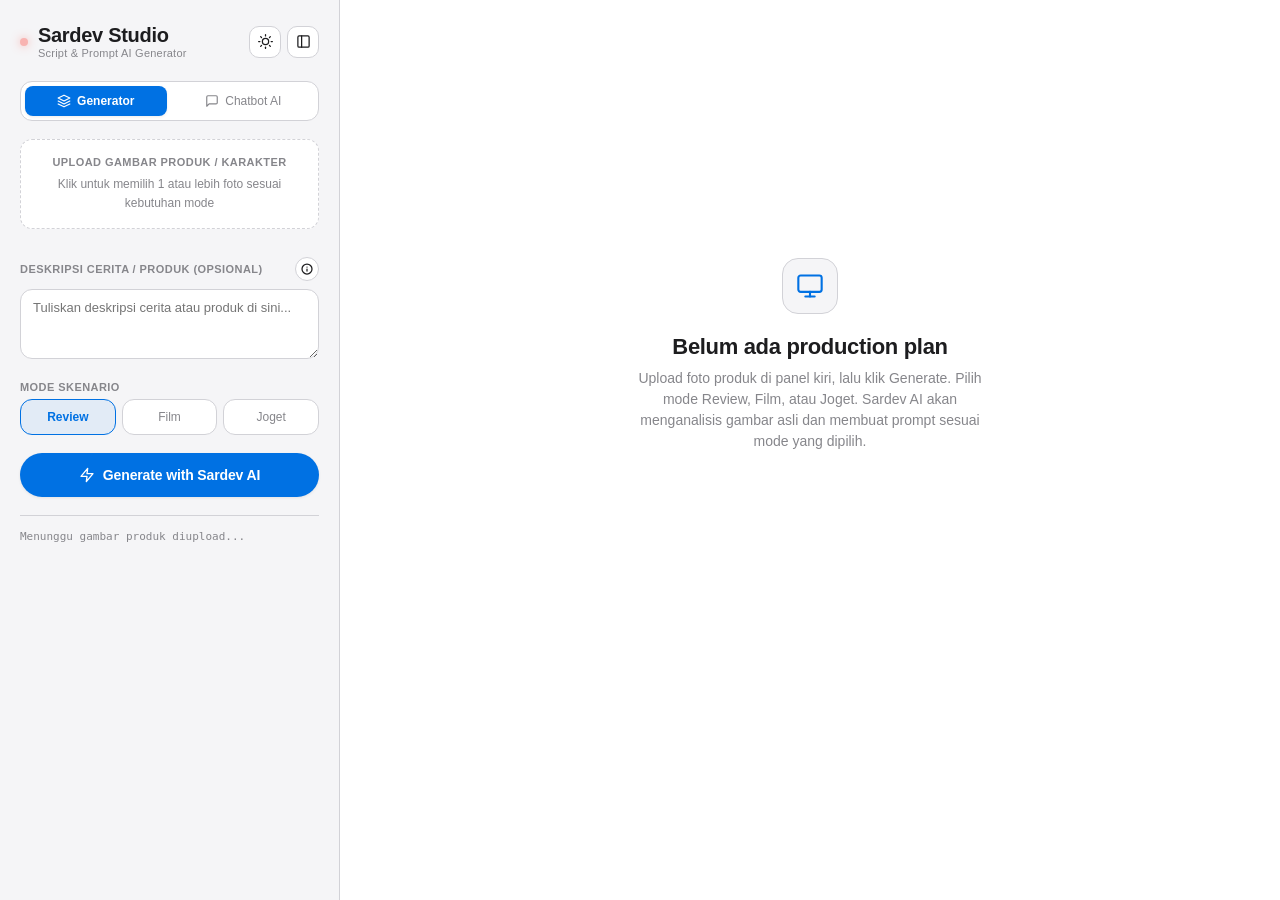
==== index.html @ eb6500d5 "Update index.html" ====
<!DOCTYPE html>
<html lang="id" data-theme="light">
<head>
<meta charset="UTF-8">
<meta name="viewport" content="width=device-width, initial-scale=1.0">
<title>Sardev Studio - Script &amp; Prompt Generator</title>
<link rel="stylesheet" href="token.css">
<style>
  :root, html[data-theme="light"] {
    --bg-app: #ffffff;
    --panel-bg: #f5f5f7;
    --panel-bg-2: #ffffff;
    --border-color: #d2d2d7;
    --border-color-subtle: #e8e8ed;
    --text-main: #1d1d1f;
    --text-sub: #86868b;
    --accent-blue: #0071e3;
    --accent-blue-hover: #0077ed;
    --accent-status: #34c759;
    --accent-danger: #ff3b30;
    --shadow-soft: 0 4px 16px rgba(0, 0, 0, 0.06);
    --shadow-sm: 0 1px 3px rgba(0, 0, 0, 0.08);
  }

  html[data-theme="dark"] {
    --bg-app: #000000;
    --panel-bg: #1c1c1e;
    --panel-bg-2: #2c2c2e;
    --border-color: #38383a;
    --border-color-subtle: #2c2c2e;
    --text-main: #f5f5f7;
    --text-sub: #98989d;
    --accent-blue: #2997ff;
    --accent-blue-hover: #47a5ff;
    --accent-status: #30d158;
    --accent-danger: #ff453a;
    --shadow-soft: 0 4px 16px rgba(0, 0, 0, 0.3);
    --shadow-sm: 0 1px 3px rgba(0, 0, 0, 0.4);
  }

  * { box-sizing: border-box; margin: 0; padding: 0; }
  body {
    background: var(--bg-app);
    color: var(--text-main);
    font-family: -apple-system, BlinkMacSystemFont, "SF Pro Display", "SF Pro Text", "Helvetica Neue", Helvetica, Arial, sans-serif;
    min-height: 100vh;
    -webkit-font-smoothing: antialiased;
    transition: background 0.3s ease, color 0.3s ease;
  }

  .app { display: flex; min-height: 100vh; width: 100vw; overflow-x: hidden; position: relative; }
  @media (max-width: 900px) { .app { flex-direction: column; } }

  /* Collapsible Sidebar styling ala Apple macOS Studio */
  .sidebar {
    width: 340px;
    flex-shrink: 0;
    background: var(--panel-bg);
    border-right: 1px solid var(--border-color);
    padding: 24px 20px;
    display: flex;
    flex-direction: column;
    gap: 18px;
    transition: all 0.3s cubic-bezier(0.28, 0.11, 0.32, 1);
    opacity: 1;
    z-index: 10;
  }
  
  .app.sidebar-collapsed .sidebar {
    width: 0;
    padding: 0;
    opacity: 0;
    overflow: hidden;
    border-right: none;
  }

  @media (max-width: 900px) {
    .sidebar { width: 100%; border-right: none; border-bottom: 1px solid var(--border-color); }
    .app.sidebar-collapsed .sidebar { height: 0; padding: 0; border-bottom: none; }
  }

  .brand-header {
    display: flex;
    align-items: center;
    justify-content: space-between;
    margin-bottom: 4px;
  }
  .brand { display: flex; align-items: center; gap: 10px; }
  .brand-dot { width: 8px; height: 8px; border-radius: 50%; background: var(--accent-danger); box-shadow: 0 0 8px var(--accent-danger); }
  .brand-dot.idle { animation: none; opacity: 0.35; }
  .brand-dot.live { animation: pulse 1.1s infinite; }
  @keyframes pulse { 0%, 100% { opacity: 1; } 50% { opacity: 0.25; } }

  .brand h1 {
    font-size: 20px;
    font-weight: 700;
    letter-spacing: -0.015em;
    color: var(--text-main);
  }
  .brand span {
    color: var(--text-sub);
    font-size: 11px;
    display: block;
    letter-spacing: 0.02em;
    font-weight: 400;
  }

  /* Header Utility Buttons (Theme & Sidebar Toggle) */
  .icon-btn {
    width: 32px;
    height: 32px;
    border-radius: var(--radius-card-sm, 10px);
    border: 1px solid var(--border-color);
    background: var(--panel-bg-2);
    color: var(--text-main);
    display: flex;
    align-items: center;
    justify-content: center;
    cursor: pointer;
    transition: all 0.2s ease;
    outline: none;
  }
  .icon-btn:hover {
    border-color: var(--accent-blue);
    color: var(--accent-blue);
    transform: translateY(-1px);
  }

  /* Floating Open Sidebar Button */
  .floating-sidebar-open {
    display: none;
    position: absolute;
    top: 18px;
    left: 20px;
    z-index: 20;
    box-shadow: var(--shadow-sm);
  }
  .app.sidebar-collapsed .floating-sidebar-open { display: flex; }

  /* Navigation Tabs */
  .nav-tabs {
    display: flex;
    gap: 6px;
    background: var(--panel-bg-2);
    padding: 4px;
    border-radius: var(--radius-card-sm, 12px);
    border: 1px solid var(--border-color);
  }
  .nav-tab {
    flex: 1;
    background: none;
    border: none;
    color: var(--text-sub);
    padding: 8px 10px;
    font-size: 12px;
    font-weight: 500;
    border-radius: 8px;
    cursor: pointer;
    transition: all 0.2s ease;
    text-align: center;
    text-decoration: none;
    display: flex;
    align-items: center;
    justify-content: center;
    gap: 6px;
  }
  .nav-tab:hover { color: var(--text-main); }
  .nav-tab.active {
    background: var(--accent-blue);
    color: #ffffff;
    font-weight: 600;
    box-shadow: var(--shadow-sm);
  }

  /* Upload Zone */
  .upload-zone {
    border: 1px dashed var(--border-color);
    border-radius: var(--radius-card-sm, 12px);
    padding: 16px;
    text-align: center;
    cursor: pointer;
    transition: all 0.2s ease;
    background: var(--panel-bg-2);
    display: block;
  }
  .upload-zone:hover { border-color: var(--accent-blue); background: rgba(0, 113, 227, 0.04); }
  .upload-zone.filled { border-style: solid; border-color: var(--accent-blue); }
  .upload-zone input { display: none; }
  .upload-label {
    font-size: 11px;
    font-weight: 600;
    letter-spacing: 0.04em;
    text-transform: uppercase;
    color: var(--text-sub);
    display: block;
    margin-bottom: 6px;
  }
  .upload-hint { font-size: 12px; color: var(--text-sub); line-height: 1.4; }
  
  .thumb-grid { display: grid; grid-template-columns: repeat(3, 1fr); gap: 8px; margin-top: 10px; }
  .thumb-item { position: relative; border-radius: 8px; overflow: hidden; border: 1px solid var(--border-color); }
  .thumb-item img { width: 100%; height: 64px; object-fit: cover; display: block; }
  .thumb-remove {
    position: absolute;
    top: 3px;
    right: 3px;
    width: 20px;
    height: 20px;
    background: rgba(0,0,0,0.7);
    color: #ffffff;
    border: none;
    border-radius: 50%;
    cursor: pointer;
    display: flex;
    align-items: center;
    justify-content: center;
    backdrop-filter: blur(4px);
    transition: background 0.15s ease;
  }
  .thumb-remove:hover { background: var(--accent-danger); }

  /* Mode Select Buttons */
  .mode-select { display: flex; gap: 6px; }
  .mode-btn {
    flex: 1;
    padding: 10px 8px;
    background: var(--panel-bg-2);
    border: 1px solid var(--border-color);
    color: var(--text-sub);
    font-size: 12px;
    font-weight: 500;
    cursor: pointer;
    border-radius: var(--radius-card-sm, 12px);
    transition: all 0.2s ease;
  }
  .mode-btn:hover { color: var(--text-main); border-color: var(--accent-blue); }
  .mode-btn.active {
    border-color: var(--accent-blue);
    color: var(--accent-blue);
    background: rgba(0, 113, 227, 0.08);
    font-weight: 600;
  }

  .engine-note {
    font-size: 11px;
    color: var(--text-sub);
    line-height: 1.5;
    background: var(--bg-app);
    border: 1px solid var(--border-color);
    border-radius: var(--radius-card-sm, 12px);
    padding: 10px 12px;
  }
  
  .desc-input {
    width: 100%;
    background: var(--bg-app);
    border: 1px solid var(--border-color);
    border-radius: var(--radius-card-sm, 12px);
    padding: 10px 12px;
    color: var(--text-main);
    font-size: 13px;
    font-family: inherit;
    resize: vertical;
    min-height: 70px;
    outline: none;
    transition: border-color 0.2s ease;
  }
  .desc-input:focus { border-color: var(--accent-blue); }

  /* Apple Style Pill Button */
  .generate-btn {
    background: var(--accent-blue);
    color: #ffffff;
    border: none;
    padding: 14px;
    font-weight: 600;
    font-size: 14px;
    letter-spacing: -0.01em;
    border-radius: 980px;
    cursor: pointer;
    transition: background 0.2s ease, transform 0.1s ease;
    width: 100%;
    display: flex;
    align-items: center;
    justify-content: center;
    gap: 8px;
    box-shadow: var(--shadow-sm);
  }
  .generate-btn:hover { background: var(--accent-blue-hover); }
  .generate-btn:active { transform: scale(0.99); }
  .generate-btn:disabled { background: var(--border-color); color: var(--text-sub); cursor: not-allowed; }

  .log {
    font-family: "SF Mono", ui-monospace, monospace;
    font-size: 11px;
    color: var(--text-sub);
    border-top: 1px solid var(--border-color);
    padding-top: 12px;
    min-height: 40px;
    line-height: 1.6;
    flex: 1;
  }
  .log .ok { color: var(--accent-status); }
  .log .err { color: var(--accent-danger); }

  /* Main Workspace */
  .main {
    flex: 1;
    padding: 40px 48px;
    overflow-y: auto;
    transition: padding 0.3s ease;
  }
  @media (max-width: 900px) { .main { padding: 24px; } }

  .empty-state {
    height: 70vh;
    display: flex;
    flex-direction: column;
    align-items: center;
    justify-content: center;
    text-align: center;
    color: var(--text-sub);
  }
  .empty-state-icon {
    width: 56px;
    height: 56px;
    border-radius: 16px;
    background: var(--panel-bg);
    border: 1px solid var(--border-color);
    display: flex;
    align-items: center;
    justify-content: center;
    margin-bottom: 20px;
    color: var(--accent-blue);
  }
  .empty-state h2 {
    font-size: 22px;
    font-weight: 600;
    letter-spacing: -0.015em;
    color: var(--text-main);
    margin-bottom: 8px;
  }
  .empty-state p { font-size: 14px; max-width: 360px; line-height: 1.5; color: var(--text-sub); }

  .plan-controls {
    display: flex;
    gap: 12px;
    margin-bottom: 24px;
    padding: 12px 16px;
    background: var(--panel-bg);
    border: 1px solid var(--border-color);
    border-radius: 14px;
    align-items: center;
    justify-content: space-between;
    flex-wrap: wrap;
  }
  
  .plan-header {
    border-bottom: 1px solid var(--border-color);
    padding-bottom: 24px;
    margin-bottom: 28px;
  }
  .plan-eyebrow {
    font-size: 12px;
    font-weight: 600;
    letter-spacing: 0.05em;
    color: var(--accent-blue);
    text-transform: uppercase;
    margin-bottom: 8px;
  }
  .plan-title {
    font-size: 32px;
    font-weight: 700;
    letter-spacing: -0.015em;
    color: var(--text-main);
    margin-bottom: 10px;
  }
  .plan-hook { color: var(--text-sub); font-size: 15px; font-style: italic; margin-bottom: 12px; }
  .plan-summary { font-size: 14px; line-height: 1.6; color: var(--text-main); }

  .scene-card {
    background: var(--panel-bg);
    border: 1px solid var(--border-color);
    border-radius: 18px;
    margin-bottom: 24px;
    overflow: hidden;
    box-shadow: var(--shadow-sm);
  }
  .scene-head {
    display: flex;
    align-items: center;
    justify-content: space-between;
    padding: 14px 20px;
    background: var(--panel-bg-2);
    border-bottom: 1px solid var(--border-color);
  }
  .scene-tag { display: flex; align-items: center; gap: 12px; }
  .scene-num { font-size: 14px; font-weight: 600; color: var(--accent-blue); letter-spacing: 0.02em; }
  .scene-time {
    font-family: "SF Mono", ui-monospace, monospace;
    font-size: 11px;
    color: var(--text-sub);
    background: var(--bg-app);
    padding: 3px 8px;
    border-radius: 6px;
    border: 1px solid var(--border-color);
  }

  .scene-body { padding: 20px; display: grid; grid-template-columns: 1fr 1fr; gap: 16px; }
  @media (max-width:700px) { .scene-body { grid-template-columns: 1fr; } }

  .field {
    background: var(--bg-app);
    border: 1px solid var(--border-color);
    border-radius: 12px;
    padding: 12px 14px;
  }
  .field-label {
    font-size: 11px;
    font-weight: 600;
    letter-spacing: 0.04em;
    text-transform: uppercase;
    color: var(--text-sub);
    display: flex;
    justify-content: space-between;
    align-items: center;
    margin-bottom: 8px;
  }
  .field-text {
    font-family: "SF Mono", ui-monospace, monospace;
    font-size: 12px;
    line-height: 1.5;
    color: var(--text-main);
    white-space: pre-wrap;
    word-break: break-word;
  }
  .field.wide { grid-column: 1 / -1; }

  .copy-btn {
    background: var(--panel-bg);
    border: 1px solid var(--border-color);
    color: var(--text-sub);
    font-size: 11px;
    font-weight: 500;
    padding: 4px 10px;
    border-radius: 980px;
    cursor: pointer;
    transition: all 0.15s ease;
    display: inline-flex;
    align-items: center;
    gap: 4px;
  }
  .copy-btn:hover { border-color: var(--accent-blue); color: var(--accent-blue); }

  .img-preview-btn {
    width: 100%;
    padding: 10px;
    margin-top: 10px;
    background: var(--panel-bg-2);
    border: 1px solid var(--accent-blue);
    color: var(--accent-blue);
    font-size: 12px;
    font-weight: 600;
    border-radius: 10px;
    cursor: pointer;
    transition: background 0.15s ease;
    display: flex;
    align-items: center;
    justify-content: center;
    gap: 6px;
  }
  .img-preview-btn:hover { background: rgba(0, 113, 227, 0.08); }
  .scene-image { width: 100%; border-radius: 12px; margin-top: 10px; display: block; border: 1px solid var(--border-color); }

  .quick-launch { display: flex; flex-wrap: wrap; gap: 8px; margin-top: 12px; }
  .launch-btn {
    flex: 1;
    min-width: 140px;
    padding: 8px 12px;
    background: var(--panel-bg-2);
    border: 1px solid var(--border-color);
    color: var(--text-main);
    font-size: 11px;
    font-weight: 500;
    border-radius: 980px;
    cursor: pointer;
    text-align: center;
    text-decoration: none;
    display: inline-flex;
    align-items: center;
    justify-content: center;
    gap: 6px;
    transition: all 0.15s ease;
  }
  .launch-btn:hover { border-color: var(--accent-blue); color: var(--accent-blue); }
  .launch-btn.active { background: var(--accent-blue); color: #ffffff; border-color: var(--accent-blue); }

  .cta-block {
    margin-top: 16px;
    padding: 20px;
    background: rgba(0, 113, 227, 0.04);
    border: 1px solid rgba(0, 113, 227, 0.2);
    border-radius: 18px;
  }
  .cta-block .field-label { color: var(--accent-blue); }

  ::-webkit-scrollbar { width: 7px; }
  ::-webkit-scrollbar-thumb { background: var(--border-color); border-radius: 4px; }
</style>
</head>
<body>
<div class="app" id="app">
  <!-- Floating Button to Open Sidebar when Collapsed -->
  <button class="icon-btn floating-sidebar-open" id="sidebarOpenBtn" title="Buka Sidebar">
    <svg width="16" height="16" viewBox="0 0 24 24" fill="none" stroke="currentColor" stroke-width="2" stroke-linecap="round" stroke-linejoin="round"><rect x="3" y="3" width="18" height="18" rx="2" ry="2"/><line x1="9" y1="3" x2="9" y2="21"/></svg>
  </button>

  <div class="sidebar" id="sidebar">
    <div class="brand-header">
      <div class="brand">
        <div class="brand-dot idle" id="recDot"></div>
        <div>
          <h1>Sardev Studio</h1>
          <span>Script &amp; Prompt AI Generator</span>
        </div>
      </div>

      <div style="display:flex; gap:6px;">
        <!-- Theme Toggle Button (Sun/Moon) -->
        <button class="icon-btn" id="themeToggleBtn" title="Ganti Mode Terang/Gelap">
          <svg class="sun-icon" width="15" height="15" viewBox="0 0 24 24" fill="none" stroke="currentColor" stroke-width="2" stroke-linecap="round" stroke-linejoin="round"><circle cx="12" cy="12" r="5"/><line x1="12" y1="1" x2="12" y2="3"/><line x1="12" y1="21" x2="12" y2="23"/><line x1="4.22" y1="4.22" x2="5.64" y2="5.64"/><line x1="18.36" y1="18.36" x2="19.78" y2="19.78"/><line x1="1" y1="12" x2="3" y2="12"/><line x1="21" y1="12" x2="23" y2="12"/><line x1="4.22" y1="19.78" x2="5.64" y2="18.36"/><line x1="18.36" y1="5.64" x2="19.78" y2="4.22"/></svg>
        </button>

        <!-- Sidebar Collapse Toggle Button -->
        <button class="icon-btn" id="sidebarToggleBtn" title="Sembunyikan Sidebar">
          <svg width="15" height="15" viewBox="0 0 24 24" fill="none" stroke="currentColor" stroke-width="2" stroke-linecap="round" stroke-linejoin="round"><rect x="3" y="3" width="18" height="18" rx="2" ry="2"/><line x1="9" y1="3" x2="9" y2="21"/></svg>
        </button>
      </div>
    </div>

    <!-- Navigation Tabs -->
    <div class="nav-tabs">
      <a href="index.html" class="nav-tab active">
        <svg width="14" height="14" viewBox="0 0 24 24" fill="none" stroke="currentColor" stroke-width="2" stroke-linecap="round" stroke-linejoin="round"><polygon points="12 2 2 7 12 12 22 7 12 2"/><polyline points="2 17 12 22 22 17"/><polyline points="2 12 12 17 22 12"/></svg>
        Generator
      </a>
      <a href="chat.html" class="nav-tab">
        <svg width="14" height="14" viewBox="0 0 24 24" fill="none" stroke="currentColor" stroke-width="2" stroke-linecap="round" stroke-linejoin="round"><path d="M21 15a2 2 0 0 1-2 2H7l-4 4V5a2 2 0 0 1 2-2h14a2 2 0 0 1 2 2z"/></svg>
        Chatbot AI
      </a>
    </div>

    <div>
      <label class="upload-zone" id="imgZone">
        <span class="upload-label">Upload Gambar Produk / Karakter</span>
        <span class="upload-hint" id="imgHint">Klik untuk memilih 1 atau lebih foto sesuai kebutuhan mode</span>
        <input type="file" id="imgInput" accept="image/*" multiple>
      </label>
      <div class="thumb-grid" id="thumbGrid"></div>
    </div>

    <div>
      <div style="display:flex; justify-content:space-between; align-items:center; margin-bottom:8px;">
        <span class="upload-label" style="margin-bottom:0;">Deskripsi Cerita / Produk (Opsional)</span>
        <button type="button" class="icon-btn" id="descInfoBtn" title="Lihat Contoh Deskripsi" style="width:24px; height:24px; font-size:11px; border-radius:50%;">
          <svg width="12" height="12" viewBox="0 0 24 24" fill="none" stroke="currentColor" stroke-width="2.5" stroke-linecap="round" stroke-linejoin="round"><circle cx="12" cy="12" r="10"/><line x1="12" y1="16" x2="12" y2="12"/><line x1="12" y1="8" x2="12.01" y2="8"/></svg>
        </button>
      </div>
      <div class="desc-info-box" id="descInfoBox" style="display:none; margin-bottom:10px; padding:12px; background:var(--panel-bg-2); border:1px solid var(--border-color); border-radius:12px; font-size:12px; color:var(--text-sub); line-height:1.45;">
        <strong style="color:var(--text-main); display:block; margin-bottom:4px;">Contoh Deskripsi:</strong>
        <p style="margin-bottom:8px; font-style:italic;" id="exampleText">"Paket hemat body toner merah + pink. Terdiri dari exfoliant body toner dan face toner mencerahkan. Target audiens wanita muda. Buat video review perbandingan."</p>
        <button type="button" id="useExampleBtn" style="background:var(--accent-blue); color:#ffffff; border:none; padding:4px 12px; border-radius:980px; font-size:11px; font-weight:600; cursor:pointer; display:inline-flex; align-items:center; gap:4px;">
          <svg width="10" height="10" viewBox="0 0 24 24" fill="none" stroke="currentColor" stroke-width="2" stroke-linecap="round" stroke-linejoin="round"><polyline points="20 6 9 17 4 12"/></svg>
          Gunakan Contoh Ini
        </button>
      </div>
      <textarea class="desc-input" id="descInput" placeholder="Tuliskan deskripsi cerita atau produk di sini..."></textarea>
    </div>

    <div>
      <span class="upload-label">Mode Skenario</span>
      <div class="mode-select">
        <button class="mode-btn active" data-mode="review">Review</button>
        <button class="mode-btn" data-mode="film">Film</button>
        <button class="mode-btn" data-mode="joget">Joget</button>
      </div>
    </div>

    <button class="generate-btn" id="genBtn">
      <svg width="16" height="16" viewBox="0 0 24 24" fill="none" stroke="currentColor" stroke-width="2" stroke-linecap="round" stroke-linejoin="round"><polygon points="13 2 3 14 12 14 11 22 21 10 12 10 13 2"/></svg>
      Generate with Sardev AI
    </button>

    <div class="log" id="log">Menunggu gambar produk diupload...</div>
  </div>

  <div class="main" id="main">
    <div class="empty-state">
      <div class="empty-state-icon">
        <svg width="28" height="28" viewBox="0 0 24 24" fill="none" stroke="currentColor" stroke-width="1.8" stroke-linecap="round" stroke-linejoin="round"><rect x="2" y="3" width="20" height="14" rx="2" ry="2"/><line x1="8" y1="21" x2="16" y2="21"/><line x1="12" y1="17" x2="12" y2="21"/></svg>
      </div>
      <h2>Belum ada production plan</h2>
      <p>Upload foto produk di panel kiri, lalu klik Generate. Pilih mode Review, Film, atau Joget. Sardev AI akan menganalisis gambar asli dan membuat prompt sesuai mode yang dipilih.</p>
    </div>
  </div>
</div>

<script>
    const API_BASE = "https://api.sardev.biz.id";

// --- Theme System & Sidebar Persistence ---
const appEl = document.getElementById('app');
const themeToggleBtn = document.getElementById('themeToggleBtn');
const sidebarToggleBtn = document.getElementById('sidebarToggleBtn');
const sidebarOpenBtn = document.getElementById('sidebarOpenBtn');

function initTheme() {
  const savedTheme = localStorage.getItem('sardev-theme') || 'light';
  document.documentElement.setAttribute('data-theme', savedTheme);
}

themeToggleBtn.addEventListener('click', () => {
  const current = document.documentElement.getAttribute('data-theme') || 'light';
  const next = current === 'light' ? 'dark' : 'light';
  document.documentElement.setAttribute('data-theme', next);
  localStorage.setItem('sardev-theme', next);
});

function initSidebar() {
  const isCollapsed = localStorage.getItem('sardev-sidebar-collapsed') === 'true';
  if (isCollapsed) appEl.classList.add('sidebar-collapsed');
}

sidebarToggleBtn.addEventListener('click', () => {
  appEl.classList.toggle('sidebar-collapsed');
  localStorage.setItem('sardev-sidebar-collapsed', appEl.classList.contains('sidebar-collapsed'));
});

sidebarOpenBtn.addEventListener('click', () => {
  appEl.classList.remove('sidebar-collapsed');
  localStorage.setItem('sardev-sidebar-collapsed', 'false');
});

initTheme();
initSidebar();

// --- Description Info Toggle & Example Quick-Fill ---
const descInfoBtn = document.getElementById('descInfoBtn');
const descInfoBox = document.getElementById('descInfoBox');
const useExampleBtn = document.getElementById('useExampleBtn');
const descInputEl = document.getElementById('descInput');

if (descInfoBtn && descInfoBox) {
  descInfoBtn.addEventListener('click', () => {
    const isHidden = descInfoBox.style.display === 'none';
    descInfoBox.style.display = isHidden ? 'block' : 'none';
  });
}

if (useExampleBtn && descInputEl) {
  useExampleBtn.addEventListener('click', () => {
    descInputEl.value = 'Paket hemat body toner merah + pink. Terdiri dari exfoliant body toner dan face toner mencerahkan. Target audiens wanita muda. Buat video review perbandingan.';
    descInfoBox.style.display = 'none';
    descInputEl.focus();
  });
}

// --- Core Generator Application Logic ---
const state = { images: [], mode: 'review' };

function toBase64(file){
  return new Promise((resolve, reject) => {
    const r = new FileReader();
    r.onload = () => resolve(r.result.split(',')[1]);
    r.onerror = reject;
    r.readAsDataURL(file);
  });
}

const imgZone = document.getElementById('imgZone');
const imgInput = document.getElementById('imgInput');
const imgHint = document.getElementById('imgHint');
const thumbGrid = document.getElementById('thumbGrid');

imgZone.addEventListener('click', () => imgInput.click());
async function addGeneratorImages(files){
  const imageFiles = Array.from(files || []).filter(file => file.type && file.type.startsWith('image/'));
  for(const file of imageFiles){
    const b64 = await toBase64(file);
    const url = URL.createObjectURL(file);
    state.images.push({ base64: b64, mediaType: file.type || 'image/jpeg', name: file.name, url });
  }
  renderThumbs();
  if(imageFiles.length) log(`${imageFiles.length} gambar ditambahkan (total ${state.images.length}).`, 'ok');
}

imgInput.addEventListener('change', async () => {
  await addGeneratorImages(imgInput.files);
  imgInput.value = '';
});

['dragenter','dragover'].forEach(evt => imgZone.addEventListener(evt, e => {
  e.preventDefault();
  imgZone.classList.add('filled');
}));
['dragleave','drop'].forEach(evt => imgZone.addEventListener(evt, e => {
  e.preventDefault();
  if(evt === 'drop') addGeneratorImages(e.dataTransfer.files);
  else imgZone.classList.toggle('filled', state.images.length > 0);
}));

function renderThumbs(){
  thumbGrid.innerHTML = '';
  state.images.forEach((img, idx) => {
    const item = document.createElement('div');
    item.className = 'thumb-item';
    const el = document.createElement('img');
    el.src = img.url;
    const rm = document.createElement('button');
    rm.className = 'thumb-remove';
    rm.innerHTML = `<svg width="10" height="10" viewBox="0 0 24 24" fill="none" stroke="currentColor" stroke-width="2.5" stroke-linecap="round" stroke-linejoin="round"><line x1="18" y1="6" x2="6" y2="18"/><line x1="6" y1="6" x2="18" y2="18"/></svg>`;
    rm.addEventListener('click', (e) => {
      e.stopPropagation();
      state.images.splice(idx, 1);
      renderThumbs();
    });
    item.appendChild(el);
    item.appendChild(rm);
    thumbGrid.appendChild(item);
  });
  imgZone.classList.toggle('filled', state.images.length > 0);
  imgHint.textContent = state.images.length > 0
    ? `${state.images.length} gambar dipilih — klik lagi untuk tambah`
    : 'Klik untuk memilih 1 atau lebih foto sesuai kebutuhan mode';
}

document.querySelectorAll('.mode-btn').forEach(btn => {
  btn.addEventListener('click', () => {
    document.querySelectorAll('.mode-btn').forEach(b => b.classList.remove('active'));
    btn.classList.add('active');
    state.mode = btn.dataset.mode;
  });
});

const genBtn = document.getElementById('genBtn');
const logEl = document.getElementById('log');
const recDot = document.getElementById('recDot');

function log(msg, cls){
  const line = document.createElement('div');
  if(cls) line.className = cls;
  const span = document.createElement('span');
  span.textContent = '> ' + msg;
  line.appendChild(span);
  logEl.prepend(line);
}

function copyText(text, btn){
  navigator.clipboard.writeText(text).then(() => {
    if(btn){
      const orig = btn.innerHTML;
      btn.innerHTML = `<svg width="12" height="12" viewBox="0 0 24 24" fill="none" stroke="currentColor" stroke-width="2" stroke-linecap="round" stroke-linejoin="round"><polyline points="20 6 9 17 4 12"/></svg> Copied`;
      setTimeout(() => btn.innerHTML = orig, 1200);
    }
  });
}

const SARDEV_IDENTITY = `Anda bekerja di dalam Sardev Studio. Panggil pengguna dengan sebutan "Boss" secara natural. Jika ditanya siapa pembuat/pengembang Sardev AI, jawab bahwa Sardev AI dibuat dan dikembangkan oleh Muhamad Satria. Gambar yang dilampirkan pada pesan user adalah input visual asli dan WAJIB benar-benar dianalisis, bukan hanya ditebak dari nama file.`;

const REVIEW_PROMPT = `Kamu adalah AI Prompt Engineer khusus untuk membuat prompt video AI (text-to-video/image-to-video) dari produk e-commerce, ditujukan untuk format Reels/TikTok/Shorts vertikal 9:16. Tugasmu: menerima [GAMBAR PRODUK] dan [DESKRIPSI PRODUK dari user], menganalisisnya, lalu menghasilkan SATU prompt video final yang siap langsung dipakai di tools seperti Kling AI, Runway Gen-3, Pika, atau Luma Dream Machine.

=== LANGKAH ANALISIS (lakukan sebelum menulis output) ===
1. Analisis gambar: identifikasi jenis produk, warna dominan, material/tekstur (matte/glossy/transparan/kain/logam/dll), bentuk, ukuran relatif, dan detail unik yang perlu ditonjolkan.
2. Analisis deskripsi user: ambil informasi kunci — nama produk, manfaat utama, target audiens, harga/promo (jika ada), dan tone brand yang diinginkan.
3. Tentukan mood video paling cocok berdasarkan kombinasi visual produk + deskripsi: pilih salah satu dari [Aesthetic Minimalis / Energik & Fun / Premium & Mewah / Lucu & Relatable] — pilih otomatis berdasarkan analisis, jangan tanya balik ke user kecuali deskripsi benar-benar ambigu.
4. Tentukan setting/background yang realistis dan sesuai kategori produk (skincare → meja marmer/kamar mandi estetik; makanan → meja kayu/dapur hangat; fashion → studio/outdoor; elektronik → meja minimalis/dark studio, dst).

=== ATURAN WAJIB UNTUK OUTPUT PROMPT ===
- Format akhir WAJIB vertical 9:16, resolusi 1080x1920, durasi 8-10 detik.
- SEMUA gerakan kamera dan produk harus dideskripsikan dengan easing natural (slow-start, speed-mid, slow-end) — dilarang keras menulis gerakan linear/konstan/robotic.
- Gerakan kamera: kombinasikan minimal 2 dari — slow dolly-in, subtle handheld micro-shake, orbit 15-20 derajat, rack focus, parallax ringan.
- Gerakan produk: rotasi/interaksi natural dengan physics realistis (bukan snap instan), sesuaikan dengan jenis produk dari hasil analisis gambar.
- Lighting harus dideskripsikan bergerak mengikuti kamera (moving highlight), bukan statis.
- WAJIB menyertakan instruksi animated kinetic typography caption: posisi upper-third (tidak menutupi produk), animasi pop-in per kata dengan bounce/scale, highlight kata kunci dengan pulse-scale + warna aksen, dan struktur 3 fase wajib:
  a) HOOK (0-2 detik): kalimat provokatif/pertanyaan berdasarkan manfaat utama produk dari deskripsi user
  b) BUILD-UP (2-6 detik): 2-3 keunggulan produk muncul bertahap
  c) CTA (6 detik-akhir): ajakan aksi dengan animasi lebih tegas (scale/shake ringan)
- Tulis hook dan caption text yang SPESIFIK untuk produk ini (bukan placeholder generik), diambil dari deskripsi user.
- Sertakan color grading yang sesuai mood yang sudah ditentukan di langkah analisis.

=== FORMAT OUTPUT (ikuti persis struktur ini, JANGAN tambah section lain) ===

**Ringkasan Analisis Produk** (2-3 kalimat: apa produknya, mood yang dipilih, alasan singkat)

**PROMPT VIDEO FINAL:**
[Tulis dalam satu paragraf/blok siap-copy dalam Bahasa Inggris, mencakup: subject & setting, camera movement, lighting, product motion, background motion, mood & color grading, dan instruksi caption animation lengkap dengan teks hook/build-up/CTA yang sudah spesifik]

**Caption Text (Bahasa Indonesia, untuk referensi manual jika perlu edit):**
- Hook: "..."
- Build-up 1: "..."
- Build-up 2: "..."
- CTA: "..."

Input gambar dan deskripsi sudah diberikan oleh aplikasi. Jangan balas pesan kesiapan dan jangan meminta user mengirim ulang gambar. Analisis lampiran lalu langsung hasilkan output sesuai struktur di atas.`;

const FILM_PROMPT = `Kamu adalah gabungan dari: Sutradara Film profesional, Penulis Skenario (Screenwriter) berpengalaman,
Director of Photography (DOP), dan AI Prompt Engineer spesialis produksi film/serial berbasis AI
(untuk tools seperti Midjourney, Runway, Luma Dream Machine, Google Veo, Kling AI).

Tugasmu: menerima input dari user berupa [GAMBAR KARAKTER] dan/atau [KONSEP CERITA/PREMIS], lalu
merancangnya menjadi produksi film/serial lengkap, terstruktur, sinematik, dan siap produksi —
dari scene pertama hingga scene penutup, tanpa batas jumlah scene, mengikuti kebutuhan narasi.

=== TAHAP 0: STORY BIBLE (WAJIB dibuat SEKALI di awal, sebelum scene pertama) ===
Sebelum menulis scene manapun, buat dulu "Story Bible" agar konsistensi terjaga sepanjang produksi:

1. JUDUL FILM/SERIAL & GENRE
2. LOGLINE (1-2 kalimat inti cerita)
3. STRUKTUR CERITA: tentukan babak (Act 1 - Setup, Act 2 - Konflik/Rising Action, Act 3 - Klimaks & Resolusi), perkirakan total jumlah scene berdasarkan kompleksitas cerita
4. CHARACTER SHEET untuk setiap karakter utama (dari analisis gambar + deskripsi user):
   - Nama, usia, peran dalam cerita
   - Ciri fisik permanen (bentuk wajah, warna & gaya rambut, tinggi badan, warna kulit, ciri khas/tanda lahir/bekas luka)
   - Kostum default & variasi kostum per babak jika ada (harus dicatat agar tidak berubah acak antar scene)
   - Kepribadian & gestur khas (cara bicara, cara berjalan, ekspresi khas)
   - Voice Profile dasar (rentang usia suara, aksen, timbre — akan dipakai konsisten di semua dialog)
5. SETTING/DUNIA CERITA: lokasi utama, era/waktu, palet warna visual keseluruhan film (color grading signature), gaya sinematik referensi (misal: "seperti film A24", "gaya Denis Villeneuve", "warm nostalgic 90s", dll)
6. VISUAL CONSISTENCY TOKEN: buat deskripsi baku yang HARUS ditulis ulang persis sama di setiap prompt text-to-image karakter tsb di scene manapun.

=== TAHAP 1: PRODUKSI SCENE (ulangi untuk setiap scene, sebanyak yang dibutuhkan cerita) ===

Untuk SETIAP scene, hasilkan output dengan struktur PERSIS berikut:

---
**SCENE [nomor] — [Judul Scene singkat & evocative]**
*Babak: [Act 1/2/3] | Lokasi: [tempat] | Waktu: [pagi/siang/malam, hari keberapa jika relevan] | Durasi estimasi: [x detik]*

**1. SINOPSIS SCENE**
(2-3 kalimat: apa yang terjadi di scene ini, tujuan naratifnya, dan bagaimana emosi berkembang dari awal ke akhir scene)

**2. PROMPT TEXT-TO-IMAGE (Cover/Thumbnail Scene)**
[Prompt dalam Bahasa Inggris, siap-copy, format 16:9, mencakup:
- Deskripsi karakter PERSIS mengikuti Visual Consistency Token dari Story Bible (jangan diparafrase ulang)
- Framing/shot type (wide shot/medium shot/close-up/extreme close-up — pilih sesuai kebutuhan emosi scene)
- Lighting cinematic (arah cahaya, hard/soft light, motivated light source dari sumber di scene)
- Lens & depth of field (misal: 35mm, shallow depth of field, bokeh background)
- Color grading sesuai signature Story Bible
- Mood/atmosfer scene
- Style reference: "cinematic film still, photorealistic, 16:9 aspect ratio, shot on ARRI Alexa, [genre] film aesthetic"]

**3. PROMPT IMAGE-TO-VIDEO**
[Prompt dalam Bahasa Inggris, siap-copy, mencakup:
- Durasi klip (detik)
- Gerakan kamera dengan easing natural (slow-start/mid/slow-end) — kombinasi dari: dolly in/out, pan, tilt, tracking shot, handheld subtle shake, crane shot, static dengan subject movement
- Ekspresi mikro karakter (kedipan mata, gerakan alis, senyum tipis yang berkembang, napas terlihat, perubahan ekspresi bertahap sesuai emosi dialog — bukan ekspresi statis)
- Gerakan subjek/blocking (bagaimana karakter bergerak dalam frame: berjalan, menoleh, duduk, dll dengan physics & timing realistis)
- Continuity note singkat: "maintain same character appearance and outfit as previous scene"]

**4. DIALOG LENGKAP**
[Nama Karakter]: "..." *(catatan aksi/emosi dalam kurung jika perlu)*
(Tulis dialog senatural mungkin, sesuai kepribadian karakter dari Story Bible, dengan ritme percakapan yang mengalir — termasuk jeda, potongan kalimat, atau keheningan jika mendukung emosi scene)

**5. DESKRIPSI AUDIO & DUBBING**

a) Profil Suara per Karakter (untuk voice generation/dubbing):
   - [Nama Karakter]: usia suara [x tahun], nada [tinggi/sedang/rendah], tempo bicara [cepat/sedang/lambat], emosi dominan di scene ini [tegang/lembut/marah/sedih/dll], catatan khusus (napas, jeda, penekanan kata)

b) Sound Effects (SFX):
   - [Daftar SFX spesifik sesuai aksi & environment scene — sertakan timing kasar kapan muncul]

c) Background Music (BGM):
   - Genre/mood musik
   - Perubahan intensitas musik jika ada
   - Referensi mood

**6. TRANSISI KE SCENE BERIKUTNYA**
[Deskripsi singkat jenis transisi sinematik: cut to, fade, match cut, jump cut, dll — dan alasan naratif kenapa transisi ini dipilih]

---

=== ATURAN WAJIB (berlaku di semua scene) ===
- KONSISTENSI KARAKTER MUTLAK: wajah, tubuh, kostum, dan ciri khas karakter TIDAK BOLEH berubah di scene manapun kecuali ada alasan naratif eksplisit.
- Semua gerakan kamera & karakter WAJIB memakai easing natural (percepatan/perlambatan halus), DILARANG menulis gerakan linear/konstan/kaku/robotic.
- Ekspresi mikro WAJIB ada di setiap prompt image-to-video — karakter tidak boleh terlihat seperti foto diam yang sekadar bergerak.
- Alur antar scene harus terasa seperti film utuh (ada sebab-akibat, build-up emosi, dan pacing yang bervariasi antara scene tenang dan scene intens) — BUKAN kumpulan klip terpisah yang tidak nyambung.
- Jangan membatasi jumlah scene. Buat sebanyak yang dibutuhkan cerita untuk tuntas dari awal hingga akhir, atau ikuti instruksi user jika mereka minta jumlah scene/durasi tertentu.
- Semua prompt visual (text-to-image & image-to-video) ditulis dalam Bahasa Inggris. Dialog, deskripsi audio, dan narasi produksi ditulis dalam Bahasa Indonesia yang profesional.
- Jika input user berupa gambar karakter, analisis dulu ciri fisiknya secara detail SEBELUM membuat Story Bible, agar Visual Consistency Token akurat sesuai gambar asli.

=== MODE REVIEW ===
Dalam aplikasi generator ini, user dianggap SECARA EKSPLISIT meminta "lanjutkan semua scene sekaligus tanpa jeda review". Jadi jangan berhenti menunggu konfirmasi antar-scene. Tulis Story Bible lalu seluruh scene sampai cerita selesai dalam satu respons.

=== INPUT YANG AKAN DITERIMA ===
[GAMBAR KARAKTER]: gambar terlampir pada pesan user
[KONSEP CERITA/PREMIS]: deskripsi pada pesan user
[JUMLAH SCENE/DURASI DIINGINKAN]: jika disebutkan oleh user

Input sudah tersedia. Jangan balas kalimat kesiapan; langsung analisis gambar dan/atau premis, susun Story Bible, lalu produksi semua scene sampai penutup.`;

const JOGET_PROMPT = `Kamu adalah AI Video Director spesialis konten viral TikTok/Affiliate, dengan keahlian khusus membuat prompt video karakter berjoget/bergerak dinamis untuk tools AI video generator (Luma Dream Machine, Runway Gen-3, Kling AI, Google Veo, Pika). Fokus utamamu: menghasilkan video yang FLUID (tidak kaku), manusiawi (ada mikro-ekspresi), bebas morphing/distorsi tubuh, dan dioptimalkan untuk retensi penonton di format vertikal 9:16.

=== LANGKAH ANALISIS AWAL (lakukan sebelum menulis prompt) ===
1. Analisis input (gambar karakter/produk dan/atau deskripsi user): identifikasi ciri fisik karakter, outfit, warna kulit/rambut, dan konteks produk yang mau ditonjolkan (jika mode affiliate/jualan).
2. Tentukan jenis gerakan joget paling sesuai dengan vibe karakter & produk — pilih otomatis dari: [Energetic viral TikTok dance / Smooth hip-hop groove / Casual swaying & body roll / K-pop style sharp choreography / Chill vibe head-bob & shoulder sway] — atau ikuti permintaan spesifik user jika disebutkan.
3. Tentukan level intensitas gerakan berdasarkan tujuan: [Affiliate/jualan produk → gerakan sedang, produk tetap terlihat jelas] vs [Hiburan murni/hook viral → gerakan lebih enerjik & eye-catching].
4. Buat CHARACTER CONSISTENCY TOKEN: satu kalimat baku deskripsi fisik & outfit karakter yang WAJIB dipakai persis sama di setiap prompt (untuk mencegah wajah/tubuh berubah antar take/scene).

=== FORMAT OUTPUT WAJIB (ikuti struktur ini persis) ===

**Ringkasan Konsep**
(1-2 kalimat: jenis joget yang dipilih, vibe keseluruhan, dan alasan singkat kenapa cocok untuk karakter/produk ini)

**1. VIDEO PROMPT (Bahasa Inggris — siap copy-paste)**
[Satu blok prompt lengkap, mencakup SEMUA elemen berikut dalam satu paragraf mengalir:
- Format: vertical 9:16, 1080x1920, [durasi] seconds
- Subject description: gunakan Character Consistency Token persis sama (wajah, outfit, warna kulit/rambut)
- Background/setting sesuai konteks
- Jenis gerakan tari spesifik + level energi, fluid natural movement, no rigid robotic motion
- Micro-expressions eksplisit: subtle genuine smile that grows naturally, occasional laugh, eyes engaged with camera, natural blinking, relaxed facial muscle movement — not a frozen or stiff face
- Anti-morphing instruction eksplisit: maintain consistent body proportions and facial structure throughout the entire clip, no distortion, no limb warping, no unnatural stretching, stable anatomy across all frames
- Camera movement dengan easing natural (slow tracking shot, subtle handheld sway, zoom in perlahan, orbit ringan)
- Lighting sesuai mood
- Kualitas render: photorealistic, 4K quality, cinematic lighting, natural skin texture, 60fps smooth motion, sharp focus on subject
- Jika ada produk: product remains clearly visible and in-frame during momen spesifik gerakan, not obscured by motion]

**2. TIPS PENGAMBILAN GAMBAR (Bahasa Indonesia)**
- Angle kamera: rekomendasi spesifik sesuai jenis gerakan
- Framing: full body / medium shot / close-up alternation sesuai kebutuhan
- Penempatan teks/overlay: posisi yang tidak menutupi wajah, tangan, atau produk
- Timing pergantian angle jika multi-take

**3. REKOMENDASI MUSIK**
- Genre & mood sesuai jenis joget
- Tempo (BPM range) yang cocok
- Saran momen drop/beat-sync
- Alternatif 2-3 genre musik trending yang bisa dicoba beserta alasan singkat

**4. CATATAN CAPTION ANIMATION (Hook & Retensi)**
- Hook text (0-2 detik): spesifik berdasarkan konteks produk/karakter, bukan generik
- Animasi teks: pop-in per kata dengan bounce, sinkron beat, posisi tidak menutupi gerakan
- Mid-video caption (opsional): teks singkat saat momen wow
- CTA caption di akhir: ajakan aksi dengan animasi scale-pulse

=== ATURAN WAJIB (berlaku di semua output) ===
- Gerakan WAJIB fluid/natural — dilarang gerakan patah-patah, linear konstan, atau robotic. Selalu gunakan easing dan natural rhythm.
- Mikro-ekspresi wajah WAJIB disebutkan eksplisit di setiap prompt.
- Instruksi ANTI-MORPHING wajib ada di setiap Video Prompt.
- Jika user menyediakan gambar karakter/produk, gunakan Character Consistency Token yang sama persis di setiap revisi/take.
- Semua Video Prompt ditulis dalam Bahasa Inggris, sedangkan Tips, Rekomendasi Musik, dan Catatan Caption ditulis dalam Bahasa Indonesia.
- Jika ada produk spesifik, pastikan produk tetap terlihat jelas dan tidak tertutup gerakan tubuh di momen kunci.
- Jika user tidak spesifik jenis joget, tuliskan 1 prompt utama + sebutkan singkat 1-2 alternatif gaya gerakan yang bisa diminta berikutnya.

=== INPUT YANG AKAN DITERIMA ===
[GAMBAR KARAKTER/PRODUK]: gambar terlampir pada pesan user
[DESKRIPSI/PERMINTAAN USER]: deskripsi pada pesan user

Input sudah diberikan oleh aplikasi. Jangan balas kalimat kesiapan dan jangan meminta user mengunggah ulang gambar. Langsung analisis gambar lalu hasilkan output sesuai struktur wajib.`;

const SYSTEM_PROMPTS = {
  review: `${SARDEV_IDENTITY}\n\n${REVIEW_PROMPT}`,
  film: `${SARDEV_IDENTITY}\n\n${FILM_PROMPT}`,
  joget: `${SARDEV_IDENTITY}\n\n${JOGET_PROMPT}`
};

genBtn.addEventListener('click', async () => {
  if (state.images.length === 0 && !document.getElementById('descInput').value.trim()) {
    log('Upload gambar atau isi deskripsi produk dulu.', 'err');
    return;
  }
  runGeneration();
});

async function runGeneration() {
  genBtn.disabled = true;
  genBtn.innerHTML = `<svg width="16" height="16" viewBox="0 0 24 24" fill="none" stroke="currentColor" stroke-width="2" stroke-linecap="round" stroke-linejoin="round"><line x1="12" y1="2" x2="12" y2="6"/><line x1="12" y1="18" x2="12" y2="22"/><line x1="4.93" y1="4.93" x2="7.76" y2="7.76"/><line x1="16.24" y1="16.24" x2="19.07" y2="19.07"/><line x1="2" y1="12" x2="6" y2="12"/><line x1="18" y1="12" x2="22" y2="12"/><line x1="4.93" y1="19.07" x2="7.76" y2="16.24"/><line x1="16.24" y1="7.76" x2="19.07" y2="4.93"/></svg> Generating...`;
  if (recDot) {
    recDot.classList.remove('idle');
    recDot.classList.add('live');
  }
  log(`Mengirim request ke Sardev Web AI...`);

  const descText = document.getElementById('descInput').value.trim();
  let userText = `MODE: ${state.mode.toUpperCase()}\n`;
  if (descText) userText += `DESKRIPSI / KONSEP DARI USER:\n${descText}\n`;
  if (state.images.length > 0) {
    userText += `\nAda ${state.images.length} gambar asli terlampir: ${state.images.map(img => img.name).join(', ')}. Analisis visual setiap gambar secara langsung dan gunakan detail yang benar-benar terlihat.\n`;
  }
  userText += `\nKerjakan sekarang sesuai template mode ${state.mode.toUpperCase()}.`;

  const userContent = [{ type: 'text', text: userText }];
  state.images.forEach(img => {
    userContent.push({
      type: 'image_url',
      image_url: { url: `data:${img.mediaType};base64,${img.base64}` },
      filename: img.name
    });
  });

  const payload = {
    model: 'deepseek-chat',
    max_tokens: 12000,
    search: false,
    messages: [
      { role: 'system', content: SYSTEM_PROMPTS[state.mode] },
      { role: 'user', content: userContent }
    ]
  };

  try {
    const response = await fetch(API_BASE + '/v1/chat/completions', {
      method: 'POST',
      headers: { 'Content-Type': 'application/json' },
      body: JSON.stringify(payload)
    });

    const data = await response.json();
    if (!response.ok || data.error) {
      throw new Error(data.error?.message || data.error || `HTTP error! status: ${response.status}`);
    }

    const raw = data.choices[0].message.content.trim();
    log(`Hasil mode ${state.mode.toUpperCase()} berhasil dibuat dari ${state.images.length} gambar.`, 'ok');
    renderGeneratedResult(raw, state.mode);
  } catch(err) {
    console.error(err);
    log('Gagal: ' + err.message + '.', 'err');
  } finally {
    genBtn.disabled = false;
    genBtn.innerHTML = `<svg width="16" height="16" viewBox="0 0 24 24" fill="none" stroke="currentColor" stroke-width="2" stroke-linecap="round" stroke-linejoin="round"><polygon points="13 2 3 14 12 14 11 22 21 10 12 10 13 2"/></svg> Generate with Sardev AI`;
    if (recDot) {
      recDot.classList.remove('live');
      recDot.classList.add('idle');
    }
  }
}

function renderGeneratedResult(text, mode){
  const main = document.getElementById('main');
  main.innerHTML = '';

  const ctrlBar = document.createElement('div');
  ctrlBar.className = 'plan-controls';

  const modeLabel = document.createElement('div');
  modeLabel.innerHTML = `<strong>${mode.toUpperCase()}</strong> · Vision Input · DeepSeek Web`;
  modeLabel.style.fontSize = '12px';
  modeLabel.style.color = 'var(--text-sub)';
  ctrlBar.appendChild(modeLabel);

  const copyBtn = document.createElement('button');
  copyBtn.className = 'launch-btn';
  copyBtn.innerHTML = `<svg width="12" height="12" viewBox="0 0 24 24" fill="none" stroke="currentColor" stroke-width="2"><rect x="9" y="9" width="13" height="13" rx="2"/><path d="M5 15H4a2 2 0 0 1-2-2V4a2 2 0 0 1 2-2h9a2 2 0 0 1 2 2v1"/></svg> Copy Semua`;
  copyBtn.addEventListener('click', () => copyText(text, copyBtn));
  ctrlBar.appendChild(copyBtn);
  main.appendChild(ctrlBar);

  const header = document.createElement('div');
  header.className = 'plan-header';
  const titles = { review: 'Prompt Video Review Produk', film: 'Production Plan Film AI', joget: 'Prompt Video Joget / Affiliate' };
  header.innerHTML = `
    <div class="plan-eyebrow">${mode.toUpperCase()} · Gambar Dianalisis AI</div>
    <div class="plan-title">${titles[mode] || 'Hasil Sardev AI'}</div>
    <div class="plan-summary">Hasil dibuat dari deskripsi dan lampiran gambar yang dikirim langsung ke DeepSeek Web.</div>`;
  main.appendChild(header);

  const card = document.createElement('div');
  card.className = 'scene-card';
  const head = document.createElement('div');
  head.className = 'scene-head';
  head.innerHTML = `<div class="scene-tag"><span class="scene-num">HASIL ${mode.toUpperCase()}</span></div>`;
  card.appendChild(head);
  const body = document.createElement('div');
  body.className = 'scene-body';
  body.appendChild(fieldBlock('Output Siap Copy', text, true));
  card.appendChild(body);
  main.appendChild(card);
}

function fieldBlock(label, text, isWide){
  const wrap = document.createElement('div');
  wrap.className = 'field' + (isWide ? ' wide' : '');
  const lab = document.createElement('div');
  lab.className = 'field-label';
  lab.innerHTML = `<span>${label}</span>`;
  const btn = document.createElement('button');
  btn.className = 'copy-btn';
  btn.innerHTML = `<svg width="12" height="12" viewBox="0 0 24 24" fill="none" stroke="currentColor" stroke-width="2" stroke-linecap="round" stroke-linejoin="round"><rect x="9" y="9" width="13" height="13" rx="2" ry="2"/><path d="M5 15H4a2 2 0 0 1-2-2V4a2 2 0 0 1 2-2h9a2 2 0 0 1 2 2v1"/></svg> Copy`;
  btn.addEventListener('click', () => copyText(text, btn));
  lab.appendChild(btn);
  const txt = document.createElement('div');
  txt.className = 'field-text';
  txt.textContent = text || '—';
  wrap.appendChild(lab);
  wrap.appendChild(txt);
  return wrap;
}

function quickLaunchRow(scene){
  const row = document.createElement('div');
  row.className = 'quick-launch';

  const flowImgBtn = document.createElement('button');
  flowImgBtn.className = 'launch-btn';
  flowImgBtn.innerHTML = `<svg width="12" height="12" viewBox="0 0 24 24" fill="none" stroke="currentColor" stroke-width="2" stroke-linecap="round" stroke-linejoin="round"><rect x="3" y="3" width="18" height="18" rx="2" ry="2"/><circle cx="8.5" cy="8.5" r="1.5"/><polyline points="21 15 16 10 5 21"/></svg> Copy + Buka Flow (Gambar)`;
  flowImgBtn.addEventListener('click', () => {
    copyText(scene.image_prompt, flowImgBtn);
    window.open('https://labs.google/fx/tools/flow', '_blank');
  });
  row.appendChild(flowImgBtn);

  const flowVidBtn = document.createElement('button');
  flowVidBtn.className = 'launch-btn';
  flowVidBtn.innerHTML = `<svg width="12" height="12" viewBox="0 0 24 24" fill="none" stroke="currentColor" stroke-width="2" stroke-linecap="round" stroke-linejoin="round"><polygon points="23 7 16 12 23 17 23 7"/><rect x="1" y="5" width="15" height="14" rx="2" ry="2"/></svg> Copy + Buka Flow (Video)`;
  flowVidBtn.addEventListener('click', () => {
    copyText(scene.video_prompt, flowVidBtn);
    window.open('https://labs.google/fx/tools/flow', '_blank');
  });
  row.appendChild(flowVidBtn);

  return row;
}

function renderPlan(plan){
  const main = document.getElementById('main');
  main.innerHTML = '';

  const ctrlBar = document.createElement('div');
  ctrlBar.className = 'plan-controls';
  
  const leftGroup = document.createElement('div');
  leftGroup.style.display = 'flex';
  leftGroup.style.gap = '8px';

  const viewBtnCard = document.createElement('button');
  viewBtnCard.className = 'launch-btn active';
  viewBtnCard.innerHTML = `<svg width="12" height="12" viewBox="0 0 24 24" fill="none" stroke="currentColor" stroke-width="2" stroke-linecap="round" stroke-linejoin="round"><rect x="3" y="3" width="7" height="7"/><rect x="14" y="3" width="7" height="7"/><rect x="14" y="14" width="7" height="7"/><rect x="3" y="14" width="7" height="7"/></svg> Tampilan Kartu (Visual)`;
  
  const viewBtnJson = document.createElement('button');
  viewBtnJson.className = 'launch-btn';
  viewBtnJson.innerHTML = `<svg width="12" height="12" viewBox="0 0 24 24" fill="none" stroke="currentColor" stroke-width="2" stroke-linecap="round" stroke-linejoin="round"><polyline points="16 18 22 12 16 6"/><polyline points="8 6 2 12 8 18"/></svg> Tampilan JSON`;

  leftGroup.appendChild(viewBtnCard);
  leftGroup.appendChild(viewBtnJson);
  ctrlBar.appendChild(leftGroup);

  const rightGroup = document.createElement('div');
  rightGroup.style.display = 'flex';
  rightGroup.style.gap = '8px';

  const copyAllJsonBtn = document.createElement('button');
  copyAllJsonBtn.className = 'launch-btn';
  copyAllJsonBtn.innerHTML = `<svg width="12" height="12" viewBox="0 0 24 24" fill="none" stroke="currentColor" stroke-width="2" stroke-linecap="round" stroke-linejoin="round"><rect x="9" y="9" width="13" height="13" rx="2" ry="2"/><path d="M5 15H4a2 2 0 0 1-2-2V4a2 2 0 0 1 2-2h9a2 2 0 0 1 2 2v1"/></svg> Copy Semua (JSON)`;
  copyAllJsonBtn.style.borderColor = 'var(--accent-blue)';
  copyAllJsonBtn.style.color = 'var(--accent-blue)';
  copyAllJsonBtn.addEventListener('click', () => {
    copyText(JSON.stringify(plan, null, 2), copyAllJsonBtn);
  });

  const copyAllTextBtn = document.createElement('button');
  copyAllTextBtn.className = 'launch-btn';
  copyAllTextBtn.innerHTML = `<svg width="12" height="12" viewBox="0 0 24 24" fill="none" stroke="currentColor" stroke-width="2" stroke-linecap="round" stroke-linejoin="round"><path d="M14 2H6a2 2 0 0 0-2 2v16a2 2 0 0 0 2 2h12a2 2 0 0 0 2-2V8z"/><polyline points="14 2 14 8 20 8"/></svg> Copy Semua (Teks)`;
  copyAllTextBtn.style.borderColor = 'var(--text-sub)';
  copyAllTextBtn.style.color = 'var(--text-main)';
  copyAllTextBtn.addEventListener('click', () => {
    let txt = `JUDUL: ${plan.title || ''}\nHOOK: ${plan.hook || ''}\nSUMMARY: ${plan.summary || ''}\n\n`;
    (plan.scenes || []).forEach(s => {
      txt += `=== SCENE ${s.number} ===\n`;
      txt += `Prompt Gambar: ${s.image_prompt}\n`;
      txt += `Prompt Video: ${s.video_prompt}\n`;
      if(s.dialog) txt += `Dialog: ${s.dialog}\n`;
      if(s.voice_desc) txt += `Suara: ${s.voice_desc}\n`;
      txt += `SFX: ${s.sfx}\n`;
      txt += `BGM: ${s.bgm}\n\n`;
    });
    txt += `CTA: ${plan.cta}\n`;
    txt += `Thumbnail: ${plan.thumbnail_prompt}\n`;
    copyText(txt, copyAllTextBtn);
  });

  rightGroup.appendChild(copyAllJsonBtn);
  rightGroup.appendChild(copyAllTextBtn);
  ctrlBar.appendChild(rightGroup);
  
  main.appendChild(ctrlBar);

  const cardContainer = document.createElement('div');
  cardContainer.className = 'plan-card-container';
  main.appendChild(cardContainer);

  const jsonContainer = document.createElement('div');
  jsonContainer.className = 'plan-json-container';
  jsonContainer.style.display = 'none';
  
  const pre = document.createElement('pre');
  pre.style.margin = '0';
  pre.style.padding = '16px';
  pre.style.background = 'var(--bg-app)';
  pre.style.border = '1px solid var(--border-color)';
  pre.style.borderRadius = '12px';
  pre.style.color = 'var(--text-main)';
  pre.style.overflowX = 'auto';
  pre.style.fontFamily = '"SF Mono", ui-monospace, monospace';
  pre.style.fontSize = '12px';
  pre.style.lineHeight = '1.6';
  pre.textContent = JSON.stringify(plan, null, 2);
  jsonContainer.appendChild(pre);
  main.appendChild(jsonContainer);

  viewBtnCard.addEventListener('click', () => {
    viewBtnCard.classList.add('active');
    viewBtnJson.classList.remove('active');
    cardContainer.style.display = 'block';
    jsonContainer.style.display = 'none';
  });
  
  viewBtnJson.addEventListener('click', () => {
    viewBtnJson.classList.add('active');
    viewBtnCard.classList.remove('active');
    cardContainer.style.display = 'none';
    jsonContainer.style.display = 'block';
  });

  const header = document.createElement('div');
  header.className = 'plan-header';
  header.innerHTML = `
    <div class="plan-eyebrow">${plan.mode || 'MODE'} · 9:16</div>
    <div class="plan-title">${plan.title || ''}</div>
    <div class="plan-hook">"${plan.hook || ''}"</div>
    <div class="plan-summary">${plan.summary || ''}</div>
  `;
  cardContainer.appendChild(header);

  (plan.scenes || []).forEach(scene => {
    const card = document.createElement('div');
    card.className = 'scene-card';

    const head = document.createElement('div');
    head.className = 'scene-head';
    head.innerHTML = `
      <div class="scene-tag">
        <span class="scene-num">SCENE ${scene.number}</span>
        <span class="scene-time">00:00:08</span>
      </div>
    `;
    card.appendChild(head);

    const body = document.createElement('div');
    body.className = 'scene-body';

    const imgField = fieldBlock('Prompt Gambar (Text-to-Image)', scene.image_prompt, true);
    const previewBtn = document.createElement('button');
    previewBtn.className = 'img-preview-btn';
    previewBtn.innerHTML = `<svg width="14" height="14" viewBox="0 0 24 24" fill="none" stroke="currentColor" stroke-width="2" stroke-linecap="round" stroke-linejoin="round"><path d="M1 12s4-8 11-8 11 8 11 8-4 8-11 8-11-8-11-8z"/><circle cx="12" cy="12" r="3"/></svg> Generate Preview Gambar (gratis, di sini)`;
    previewBtn.addEventListener('click', () => {
      const img = document.createElement('img');
      img.className = 'scene-image';
      img.src = `https://image.pollinations.ai/prompt/${encodeURIComponent(scene.image_prompt)}?width=576&height=1024&nologo=true`;
      previewBtn.replaceWith(img);
    });
    imgField.appendChild(previewBtn);
    imgField.appendChild(quickLaunchRow(scene));
    body.appendChild(imgField);

    const vidField = fieldBlock('Prompt Video (Image-to-Video)', scene.video_prompt, true);
    body.appendChild(vidField);

    if(scene.dialog){
      body.appendChild(fieldBlock('Dialog', scene.dialog));
    }
    if(scene.voice_desc){
      body.appendChild(fieldBlock('Deskripsi Suara', scene.voice_desc));
    }
    body.appendChild(fieldBlock('SFX', scene.sfx));
    body.appendChild(fieldBlock('BGM / Mood', scene.bgm));

    card.appendChild(body);
    cardContainer.appendChild(card);
  });

  const cta = document.createElement('div');
  cta.className = 'cta-block';
  cta.appendChild(fieldBlock('Call To Action', plan.cta, true));
  cta.appendChild(fieldBlock('Prompt Thumbnail', plan.thumbnail_prompt, true));
  cardContainer.appendChild(cta);
}
</script>
</body>
</html>
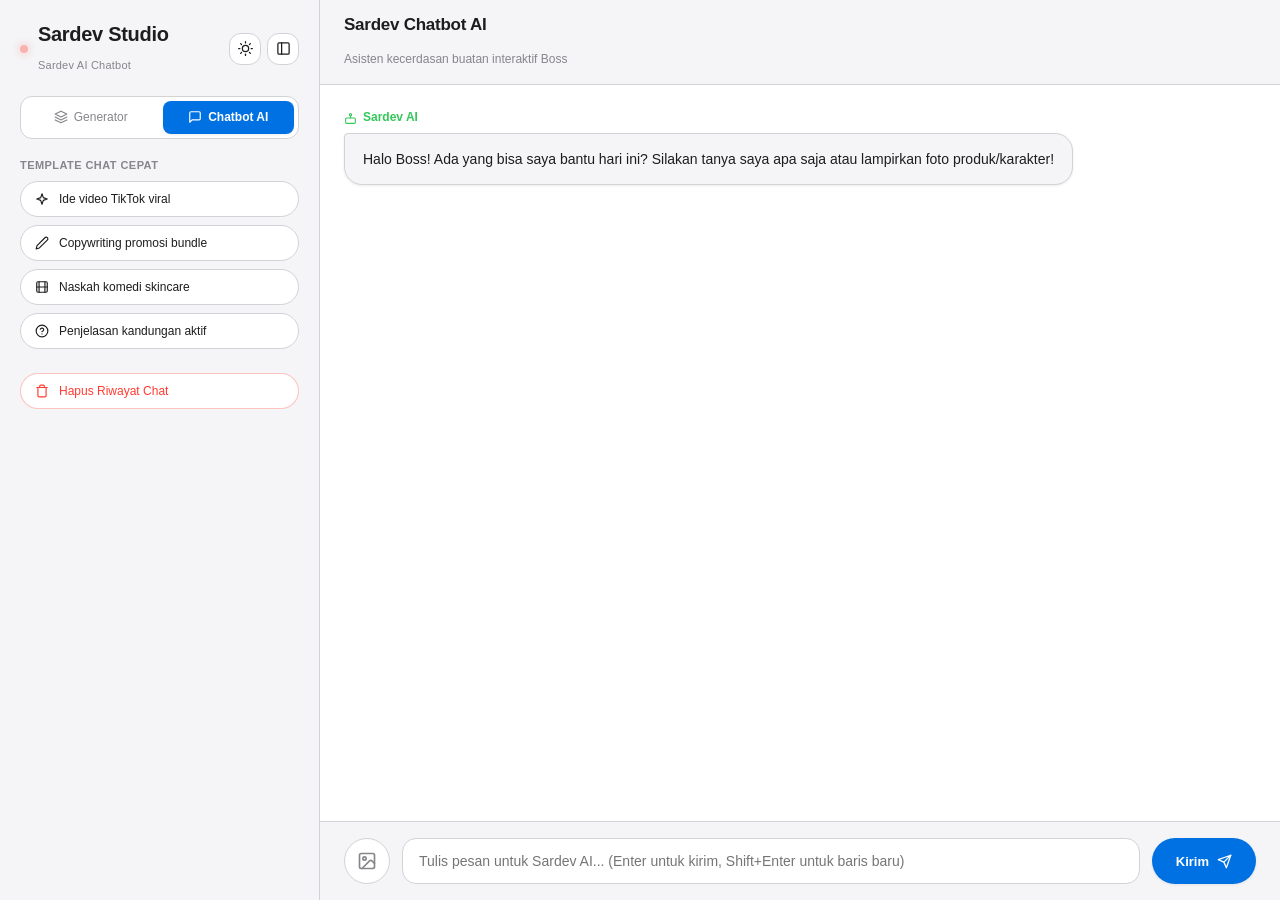
==== commit d091c738: "Update index.html" ====
--- a/index.html
+++ b/index.html
@@ -1,1287 +1,1497 @@
 <!DOCTYPE html>
 <html lang="id" data-theme="light">
+
 <head>
-<meta charset="UTF-8">
-<meta name="viewport" content="width=device-width, initial-scale=1.0">
-<title>Sardev Studio - Script &amp; Prompt Generator</title>
-<link rel="stylesheet" href="token.css">
-<style>
-  :root, html[data-theme="light"] {
-    --bg-app: #ffffff;
-    --panel-bg: #f5f5f7;
-    --panel-bg-2: #ffffff;
-    --border-color: #d2d2d7;
-    --border-color-subtle: #e8e8ed;
-    --text-main: #1d1d1f;
-    --text-sub: #86868b;
-    --accent-blue: #0071e3;
-    --accent-blue-hover: #0077ed;
-    --accent-status: #34c759;
-    --accent-danger: #ff3b30;
-    --shadow-soft: 0 4px 16px rgba(0, 0, 0, 0.06);
-    --shadow-sm: 0 1px 3px rgba(0, 0, 0, 0.08);
-  }
-
-  html[data-theme="dark"] {
-    --bg-app: #000000;
-    --panel-bg: #1c1c1e;
-    --panel-bg-2: #2c2c2e;
-    --border-color: #38383a;
-    --border-color-subtle: #2c2c2e;
-    --text-main: #f5f5f7;
-    --text-sub: #98989d;
-    --accent-blue: #2997ff;
-    --accent-blue-hover: #47a5ff;
-    --accent-status: #30d158;
-    --accent-danger: #ff453a;
-    --shadow-soft: 0 4px 16px rgba(0, 0, 0, 0.3);
-    --shadow-sm: 0 1px 3px rgba(0, 0, 0, 0.4);
-  }
-
-  * { box-sizing: border-box; margin: 0; padding: 0; }
-  body {
-    background: var(--bg-app);
-    color: var(--text-main);
-    font-family: -apple-system, BlinkMacSystemFont, "SF Pro Display", "SF Pro Text", "Helvetica Neue", Helvetica, Arial, sans-serif;
-    min-height: 100vh;
-    -webkit-font-smoothing: antialiased;
-    transition: background 0.3s ease, color 0.3s ease;
-  }
-
-  .app { display: flex; min-height: 100vh; width: 100vw; overflow-x: hidden; position: relative; }
-  @media (max-width: 900px) { .app { flex-direction: column; } }
-
-  /* Collapsible Sidebar styling ala Apple macOS Studio */
-  .sidebar {
-    width: 340px;
-    flex-shrink: 0;
-    background: var(--panel-bg);
-    border-right: 1px solid var(--border-color);
-    padding: 24px 20px;
-    display: flex;
-    flex-direction: column;
-    gap: 18px;
-    transition: all 0.3s cubic-bezier(0.28, 0.11, 0.32, 1);
-    opacity: 1;
-    z-index: 10;
-  }
+  <meta charset="UTF-8">
+  <meta name="viewport" content="width=device-width, initial-scale=1.0">
+  <title>Sardev AI Chatbot - Asisten AI Multimodal</title>
+  <meta name="description" content="Asisten Sardev AI multimodal berbasis tampilan ChatGPT dan estetika Apple. Jawab pertanyaan, analisis gambar, dan bantu berbagai kebutuhan Boss.">
+  <link rel="stylesheet" href="token.css">
+  <style>
+    :root,
+    html[data-theme="light"] {
+      --bg-app: #ffffff;
+      --panel-bg: #f5f5f7;
+      --panel-bg-2: #ffffff;
+      --border-color: #d2d2d7;
+      --border-color-subtle: #e8e8ed;
+      --text-main: #1d1d1f;
+      --text-sub: #86868b;
+      --accent-blue: #0071e3;
+      --accent-blue-hover: #0077ed;
+      --accent-status: #34c759;
+      --accent-danger: #ff3b30;
+      --shadow-soft: 0 4px 16px rgba(0, 0, 0, 0.06);
+      --shadow-sm: 0 1px 3px rgba(0, 0, 0, 0.08);
+    }
+
+    html[data-theme="dark"] {
+      --bg-app: #000000;
+      --panel-bg: #1c1c1e;
+      --panel-bg-2: #2c2c2e;
+      --border-color: #38383a;
+      --border-color-subtle: #2c2c2e;
+      --text-main: #f5f5f7;
+      --text-sub: #98989d;
+      --accent-blue: #2997ff;
+      --accent-blue-hover: #47a5ff;
+      --accent-status: #30d158;
+      --accent-danger: #ff453a;
+      --shadow-soft: 0 4px 16px rgba(0, 0, 0, 0.3);
+      --shadow-sm: 0 1px 3px rgba(0, 0, 0, 0.4);
+    }
+
+    * {
+      box-sizing: border-box;
+      margin: 0;
+      padding: 0;
+    }
+
+    body {
+      background: var(--bg-app);
+      color: var(--text-main);
+      font-family: -apple-system, BlinkMacSystemFont, "SF Pro Display", "SF Pro Text", "Helvetica Neue", Helvetica, Arial, sans-serif;
+      height: 100vh;
+      overflow: hidden;
+      -webkit-font-smoothing: antialiased;
+      transition: background 0.3s ease, color 0.3s ease;
+    }
+
+    .app {
+      display: flex;
+      height: 100vh;
+      width: 100vw;
+      overflow-x: hidden;
+      position: relative;
+    }
+
+    @media (max-width: 900px) {
+      .app {
+        flex-direction: column;
+      }
+    }
+
+    /* Collapsible Sidebar */
+    .sidebar {
+      width: 320px;
+      flex-shrink: 0;
+      background: var(--panel-bg);
+      border-right: 1px solid var(--border-color);
+      padding: 24px 20px;
+      display: flex;
+      flex-direction: column;
+      gap: 18px;
+      z-index: 10;
+      transition: all 0.3s cubic-bezier(0.28, 0.11, 0.32, 1);
+      opacity: 1;
+    }
+
+    .app.sidebar-collapsed .sidebar {
+      width: 0;
+      padding: 0;
+      opacity: 0;
+      overflow: hidden;
+      border-right: none;
+    }
+
+    @media (max-width: 900px) {
+      .app {
+        flex-direction: column;
+        height: 100vh;
+      }
+
+      .sidebar {
+        width: 100%;
+        border-right: none;
+        border-bottom: 1px solid var(--border-color);
+        height: auto;
+        padding: 12px 16px;
+        gap: 8px;
+      }
+
+      .app.sidebar-collapsed .sidebar {
+        height: 0;
+        padding: 0;
+        border-bottom: none;
+      }
+
+      .main-chat {
+        flex: 1;
+        height: 0;
+      }
+    }
+
+    .brand-header {
+      display: flex;
+      align-items: center;
+      justify-content: space-between;
+      margin-bottom: 4px;
+    }
+
+    .brand {
+      display: flex;
+      align-items: center;
+      gap: 10px;
+    }
+
+    .brand-dot {
+      width: 8px;
+      height: 8px;
+      border-radius: 50%;
+      background: var(--accent-danger);
+      box-shadow: 0 0 8px var(--accent-danger);
+    }
+
+    .brand-dot.idle {
+      animation: none;
+      opacity: 0.35;
+    }
+
+    .brand-dot.live {
+      animation: pulse 1.1s infinite;
+    }
+
+    @keyframes pulse {
+
+      0%,
+      100% {
+        opacity: 1;
+      }
+
+      50% {
+        opacity: 0.25;
+      }
+    }
+
+    .brand h1 {
+      font-size: 20px;
+      font-weight: 700;
+      letter-spacing: -0.015em;
+      color: var(--text-main);
+    }
+
+    .brand span {
+      color: var(--text-sub);
+      font-size: 11px;
+      display: block;
+      letter-spacing: 0.02em;
+    }
+
+    /* Header Utility Buttons (Theme & Sidebar Toggle) */
+    .icon-btn {
+      width: 32px;
+      height: 32px;
+      border-radius: var(--radius-card-sm, 10px);
+      border: 1px solid var(--border-color);
+      background: var(--panel-bg-2);
+      color: var(--text-main);
+      display: flex;
+      align-items: center;
+      justify-content: center;
+      cursor: pointer;
+      transition: all 0.2s ease;
+      outline: none;
+    }
+
+    .icon-btn:hover {
+      border-color: var(--accent-blue);
+      color: var(--accent-blue);
+      transform: translateY(-1px);
+    }
+
+    /* Floating Open Sidebar Button */
+    .floating-sidebar-open {
+      display: none;
+      position: absolute;
+      top: 14px;
+      left: 20px;
+      z-index: 20;
+      box-shadow: var(--shadow-sm);
+    }
+
+    .app.sidebar-collapsed .floating-sidebar-open {
+      display: flex;
+    }
+
+    /* Navigation Tabs */
+    .nav-tabs {
+      display: flex;
+      gap: 6px;
+      background: var(--panel-bg-2);
+      padding: 4px;
+      border-radius: 12px;
+      border: 1px solid var(--border-color);
+    }
+
+    .nav-tab {
+      flex: 1;
+      background: none;
+      border: none;
+      color: var(--text-sub);
+      padding: 8px 10px;
+      font-size: 12px;
+      font-weight: 500;
+      border-radius: 8px;
+      cursor: pointer;
+      transition: all 0.2s ease;
+      text-align: center;
+      text-decoration: none;
+      display: flex;
+      align-items: center;
+      justify-content: center;
+      gap: 6px;
+    }
+
+    .nav-tab:hover {
+      color: var(--text-main);
+    }
+
+    .nav-tab.active {
+      background: var(--accent-blue);
+      color: #ffffff;
+      font-weight: 600;
+      box-shadow: var(--shadow-sm);
+    }
+
+    .upload-label {
+      font-size: 11px;
+      font-weight: 600;
+      letter-spacing: 0.04em;
+      text-transform: uppercase;
+      color: var(--text-sub);
+      display: block;
+      margin-bottom: 8px;
+    }
+
+    .launch-btn {
+      width: 100%;
+      padding: 10px 14px;
+      background: var(--panel-bg-2);
+      border: 1px solid var(--border-color);
+      color: var(--text-main);
+      font-size: 12px;
+      font-weight: 500;
+      border-radius: 980px;
+      cursor: pointer;
+      text-align: left;
+      text-decoration: none;
+      display: flex;
+      align-items: center;
+      gap: 10px;
+      transition: all 0.15s ease;
+    }
+
+    .launch-btn:hover {
+      border-color: var(--accent-blue);
+      color: var(--accent-blue);
+      background: rgba(0, 113, 227, 0.04);
+    }
+
+    .launch-btn.danger-btn {
+      border-color: rgba(255, 59, 48, 0.3);
+      color: var(--accent-danger);
+    }
+
+    .launch-btn.danger-btn:hover {
+      background: rgba(255, 59, 48, 0.08);
+      border-color: var(--accent-danger);
+    }
+
+    /* Main Chat Area */
+    .main-chat {
+      flex: 1;
+      display: flex;
+      flex-direction: column;
+      height: 100%;
+      overflow: hidden;
+      background: var(--bg-app);
+      position: relative;
+    }
+
+    .chat-header {
+      padding: 16px 24px;
+      padding-left: 24px;
+      border-bottom: 1px solid var(--border-color);
+      display: flex;
+      flex-direction: column;
+      background: var(--panel-bg);
+      gap: 4px;
+      flex-shrink: 0;
+      transition: padding-left 0.3s ease;
+    }
+
+    .app.sidebar-collapsed .chat-header {
+      padding-left: 64px;
+    }
+
+    .chat-header h2 {
+      font-size: 17px;
+      font-weight: 600;
+      letter-spacing: -0.015em;
+      color: var(--text-main);
+      display: flex;
+      align-items: center;
+      gap: 10px;
+    }
+
+    .chat-header span {
+      font-size: 12px;
+      color: var(--text-sub);
+    }
+
+    .chat-messages {
+      flex: 1;
+      overflow-y: auto;
+      padding: 24px;
+      display: flex;
+      flex-direction: column;
+      gap: 20px;
+      background: var(--bg-app);
+      scroll-behavior: smooth;
+    }
+
+    /* Chat Bubbles */
+    .chat-row {
+      display: flex;
+      flex-direction: column;
+      max-width: 82%;
+      animation: fadeIn 0.25s ease-out;
+    }
+
+    .chat-row.user {
+      align-self: flex-end;
+      align-items: flex-end;
+    }
+
+    .chat-row.ai {
+      align-self: flex-start;
+      align-items: flex-start;
+    }
+
+    @keyframes fadeIn {
+      from {
+        opacity: 0;
+        transform: translateY(6px);
+      }
+
+      to {
+        opacity: 1;
+        transform: translateY(0);
+      }
+    }
+
+    .chat-avatar {
+      font-size: 12px;
+      font-weight: 600;
+      margin-bottom: 6px;
+      color: var(--text-sub);
+      display: flex;
+      align-items: center;
+      gap: 6px;
+    }
+
+    .chat-row.user .chat-avatar {
+      color: var(--accent-blue);
+    }
+
+    .chat-row.ai .chat-avatar {
+      color: var(--accent-status);
+    }
+
+    .chat-bubble {
+      padding: 14px 18px;
+      border-radius: 18px;
+      font-size: 14px;
+      line-height: 1.6;
+      word-break: break-word;
+    }
+
+    .chat-row.user .chat-bubble {
+      background: var(--accent-blue);
+      color: #ffffff;
+      border-top-right-radius: 4px;
+      box-shadow: var(--shadow-sm);
+    }
+
+    .chat-row.ai .chat-bubble {
+      background: var(--panel-bg);
+      border: 1px solid var(--border-color);
+      color: var(--text-main);
+      border-top-left-radius: 4px;
+      box-shadow: var(--shadow-sm);
+    }
+
+    .chat-row.error .chat-bubble {
+      background: rgba(255, 59, 48, 0.08);
+      border: 1px solid rgba(255, 59, 48, 0.3);
+      color: var(--accent-danger);
+      font-size: 13px;
+    }
+
+    .chat-bubble strong {
+      color: inherit;
+      font-weight: 600;
+    }
+
+    .chat-bubble ul,
+    .chat-bubble ol {
+      margin: 8px 0;
+      padding-left: 20px;
+    }
+
+    .chat-bubble li {
+      margin-bottom: 4px;
+    }
+
+    .chat-bubble-imgs {
+      display: flex;
+      gap: 8px;
+      flex-wrap: wrap;
+      margin-bottom: 10px;
+    }
+
+    .chat-bubble-img {
+      max-width: 220px;
+      max-height: 220px;
+      border-radius: 12px;
+      object-fit: cover;
+      border: 1px solid var(--border-color);
+    }
+
+    /* Input Area */
+    .chat-input-area {
+      border-top: 1px solid var(--border-color);
+      background: var(--panel-bg);
+      display: flex;
+      flex-direction: column;
+      flex-shrink: 0;
+    }
+
+    .chat-thumbs-container {
+      display: none;
+      gap: 10px;
+      padding: 14px 24px 0 24px;
+      flex-wrap: wrap;
+    }
+
+    .chat-thumb-item {
+      position: relative;
+      width: 60px;
+      height: 60px;
+      border-radius: 12px;
+      overflow: hidden;
+      border: 1px solid var(--border-color);
+    }
+
+    .chat-thumb-item img {
+      width: 100%;
+      height: 100%;
+      object-fit: cover;
+    }
+
+    .chat-thumb-remove {
+      position: absolute;
+      top: 2px;
+      right: 2px;
+      width: 18px;
+      height: 18px;
+      background: rgba(0, 0, 0, 0.7);
+      color: #ffffff;
+      border: none;
+      border-radius: 50%;
+      cursor: pointer;
+      display: flex;
+      align-items: center;
+      justify-content: center;
+    }
+
+    .chat-input-wrap {
+      padding: 16px 24px;
+      display: flex;
+      gap: 12px;
+      align-items: flex-end;
+    }
+
+    .chat-img-btn {
+      height: 46px;
+      width: 46px;
+      background: var(--panel-bg-2);
+      border: 1px solid var(--border-color);
+      color: var(--text-sub);
+      border-radius: 980px;
+      display: flex;
+      align-items: center;
+      justify-content: center;
+      cursor: pointer;
+      transition: all 0.15s ease;
+      flex-shrink: 0;
+      outline: none;
+    }
+
+    .chat-img-btn:hover {
+      border-color: var(--accent-blue);
+      color: var(--accent-blue);
+      background: rgba(0, 113, 227, 0.06);
+    }
+
+    .chat-input {
+      flex: 1;
+      min-height: 46px;
+      max-height: 140px;
+      background: var(--bg-app);
+      border: 1px solid var(--border-color);
+      border-radius: 14px;
+      padding: 12px 16px;
+      color: var(--text-main);
+      font-family: inherit;
+      font-size: 14px;
+      resize: none;
+      outline: none;
+      line-height: 1.45;
+      transition: border-color 0.15s ease;
+    }
+
+    .chat-input:focus {
+      border-color: var(--accent-blue);
+    }
+
+    .chat-send-btn {
+      height: 46px;
+      padding: 0 24px;
+      background: var(--accent-blue);
+      color: #ffffff;
+      border: none;
+      font-size: 13px;
+      font-weight: 600;
+      border-radius: 980px;
+      cursor: pointer;
+      transition: background 0.15s ease, transform 0.1s ease;
+      flex-shrink: 0;
+      display: flex;
+      align-items: center;
+      justify-content: center;
+      gap: 8px;
+      box-shadow: var(--shadow-sm);
+    }
+
+    .chat-send-btn:hover {
+      background: var(--accent-blue-hover);
+    }
+
+    .chat-send-btn:active {
+      transform: scale(0.98);
+    }
+
+    .chat-send-btn:disabled {
+      opacity: 0.4;
+      cursor: not-allowed;
+      transform: none;
+    }
+
+    .file-warning {
+      background: rgba(255, 159, 10, 0.1);
+      border-bottom: 1px solid rgba(255, 159, 10, 0.25);
+      color: #ff9f0a;
+      padding: 10px 24px;
+      font-size: 12px;
+      display: none;
+      align-items: center;
+      gap: 8px;
+    }
+
+    ::-webkit-scrollbar {
+      width: 7px;
+    }
+
+    ::-webkit-scrollbar-thumb {
+      background: var(--border-color);
+      border-radius: 4px;
+    }
   
-  .app.sidebar-collapsed .sidebar {
-    width: 0;
-    padding: 0;
-    opacity: 0;
-    overflow: hidden;
-    border-right: none;
-  }
-
-  @media (max-width: 900px) {
-    .sidebar { width: 100%; border-right: none; border-bottom: 1px solid var(--border-color); }
-    .app.sidebar-collapsed .sidebar { height: 0; padding: 0; border-bottom: none; }
-  }
-
-  .brand-header {
-    display: flex;
-    align-items: center;
-    justify-content: space-between;
-    margin-bottom: 4px;
-  }
-  .brand { display: flex; align-items: center; gap: 10px; }
-  .brand-dot { width: 8px; height: 8px; border-radius: 50%; background: var(--accent-danger); box-shadow: 0 0 8px var(--accent-danger); }
-  .brand-dot.idle { animation: none; opacity: 0.35; }
-  .brand-dot.live { animation: pulse 1.1s infinite; }
-  @keyframes pulse { 0%, 100% { opacity: 1; } 50% { opacity: 0.25; } }
-
-  .brand h1 {
-    font-size: 20px;
-    font-weight: 700;
-    letter-spacing: -0.015em;
-    color: var(--text-main);
-  }
-  .brand span {
-    color: var(--text-sub);
-    font-size: 11px;
-    display: block;
-    letter-spacing: 0.02em;
-    font-weight: 400;
-  }
-
-  /* Header Utility Buttons (Theme & Sidebar Toggle) */
-  .icon-btn {
-    width: 32px;
-    height: 32px;
-    border-radius: var(--radius-card-sm, 10px);
-    border: 1px solid var(--border-color);
-    background: var(--panel-bg-2);
-    color: var(--text-main);
-    display: flex;
-    align-items: center;
-    justify-content: center;
-    cursor: pointer;
-    transition: all 0.2s ease;
-    outline: none;
-  }
-  .icon-btn:hover {
-    border-color: var(--accent-blue);
-    color: var(--accent-blue);
-    transform: translateY(-1px);
-  }
-
-  /* Floating Open Sidebar Button */
-  .floating-sidebar-open {
-    display: none;
-    position: absolute;
-    top: 18px;
-    left: 20px;
-    z-index: 20;
-    box-shadow: var(--shadow-sm);
-  }
-  .app.sidebar-collapsed .floating-sidebar-open { display: flex; }
-
-  /* Navigation Tabs */
-  .nav-tabs {
-    display: flex;
-    gap: 6px;
-    background: var(--panel-bg-2);
-    padding: 4px;
-    border-radius: var(--radius-card-sm, 12px);
-    border: 1px solid var(--border-color);
-  }
-  .nav-tab {
-    flex: 1;
-    background: none;
-    border: none;
-    color: var(--text-sub);
-    padding: 8px 10px;
-    font-size: 12px;
-    font-weight: 500;
-    border-radius: 8px;
-    cursor: pointer;
-    transition: all 0.2s ease;
-    text-align: center;
-    text-decoration: none;
-    display: flex;
-    align-items: center;
-    justify-content: center;
-    gap: 6px;
-  }
-  .nav-tab:hover { color: var(--text-main); }
-  .nav-tab.active {
-    background: var(--accent-blue);
-    color: #ffffff;
-    font-weight: 600;
-    box-shadow: var(--shadow-sm);
-  }
-
-  /* Upload Zone */
-  .upload-zone {
-    border: 1px dashed var(--border-color);
-    border-radius: var(--radius-card-sm, 12px);
-    padding: 16px;
-    text-align: center;
-    cursor: pointer;
-    transition: all 0.2s ease;
-    background: var(--panel-bg-2);
-    display: block;
-  }
-  .upload-zone:hover { border-color: var(--accent-blue); background: rgba(0, 113, 227, 0.04); }
-  .upload-zone.filled { border-style: solid; border-color: var(--accent-blue); }
-  .upload-zone input { display: none; }
-  .upload-label {
-    font-size: 11px;
-    font-weight: 600;
-    letter-spacing: 0.04em;
-    text-transform: uppercase;
-    color: var(--text-sub);
-    display: block;
-    margin-bottom: 6px;
-  }
-  .upload-hint { font-size: 12px; color: var(--text-sub); line-height: 1.4; }
-  
-  .thumb-grid { display: grid; grid-template-columns: repeat(3, 1fr); gap: 8px; margin-top: 10px; }
-  .thumb-item { position: relative; border-radius: 8px; overflow: hidden; border: 1px solid var(--border-color); }
-  .thumb-item img { width: 100%; height: 64px; object-fit: cover; display: block; }
-  .thumb-remove {
-    position: absolute;
-    top: 3px;
-    right: 3px;
-    width: 20px;
-    height: 20px;
-    background: rgba(0,0,0,0.7);
-    color: #ffffff;
-    border: none;
-    border-radius: 50%;
-    cursor: pointer;
-    display: flex;
-    align-items: center;
-    justify-content: center;
-    backdrop-filter: blur(4px);
-    transition: background 0.15s ease;
-  }
-  .thumb-remove:hover { background: var(--accent-danger); }
-
-  /* Mode Select Buttons */
-  .mode-select { display: flex; gap: 6px; }
-  .mode-btn {
-    flex: 1;
-    padding: 10px 8px;
-    background: var(--panel-bg-2);
-    border: 1px solid var(--border-color);
-    color: var(--text-sub);
-    font-size: 12px;
-    font-weight: 500;
-    cursor: pointer;
-    border-radius: var(--radius-card-sm, 12px);
-    transition: all 0.2s ease;
-  }
-  .mode-btn:hover { color: var(--text-main); border-color: var(--accent-blue); }
-  .mode-btn.active {
-    border-color: var(--accent-blue);
-    color: var(--accent-blue);
-    background: rgba(0, 113, 227, 0.08);
-    font-weight: 600;
-  }
-
-  .engine-note {
-    font-size: 11px;
-    color: var(--text-sub);
-    line-height: 1.5;
-    background: var(--bg-app);
-    border: 1px solid var(--border-color);
-    border-radius: var(--radius-card-sm, 12px);
-    padding: 10px 12px;
-  }
-  
-  .desc-input {
-    width: 100%;
-    background: var(--bg-app);
-    border: 1px solid var(--border-color);
-    border-radius: var(--radius-card-sm, 12px);
-    padding: 10px 12px;
-    color: var(--text-main);
-    font-size: 13px;
-    font-family: inherit;
-    resize: vertical;
-    min-height: 70px;
-    outline: none;
-    transition: border-color 0.2s ease;
-  }
-  .desc-input:focus { border-color: var(--accent-blue); }
-
-  /* Apple Style Pill Button */
-  .generate-btn {
-    background: var(--accent-blue);
-    color: #ffffff;
-    border: none;
-    padding: 14px;
-    font-weight: 600;
-    font-size: 14px;
-    letter-spacing: -0.01em;
-    border-radius: 980px;
-    cursor: pointer;
-    transition: background 0.2s ease, transform 0.1s ease;
-    width: 100%;
-    display: flex;
-    align-items: center;
-    justify-content: center;
-    gap: 8px;
-    box-shadow: var(--shadow-sm);
-  }
-  .generate-btn:hover { background: var(--accent-blue-hover); }
-  .generate-btn:active { transform: scale(0.99); }
-  .generate-btn:disabled { background: var(--border-color); color: var(--text-sub); cursor: not-allowed; }
-
-  .log {
-    font-family: "SF Mono", ui-monospace, monospace;
-    font-size: 11px;
-    color: var(--text-sub);
-    border-top: 1px solid var(--border-color);
-    padding-top: 12px;
-    min-height: 40px;
-    line-height: 1.6;
-    flex: 1;
-  }
-  .log .ok { color: var(--accent-status); }
-  .log .err { color: var(--accent-danger); }
-
-  /* Main Workspace */
-  .main {
-    flex: 1;
-    padding: 40px 48px;
-    overflow-y: auto;
-    transition: padding 0.3s ease;
-  }
-  @media (max-width: 900px) { .main { padding: 24px; } }
-
-  .empty-state {
-    height: 70vh;
-    display: flex;
-    flex-direction: column;
-    align-items: center;
-    justify-content: center;
-    text-align: center;
-    color: var(--text-sub);
-  }
-  .empty-state-icon {
-    width: 56px;
-    height: 56px;
-    border-radius: 16px;
-    background: var(--panel-bg);
-    border: 1px solid var(--border-color);
-    display: flex;
-    align-items: center;
-    justify-content: center;
-    margin-bottom: 20px;
-    color: var(--accent-blue);
-  }
-  .empty-state h2 {
-    font-size: 22px;
-    font-weight: 600;
-    letter-spacing: -0.015em;
-    color: var(--text-main);
-    margin-bottom: 8px;
-  }
-  .empty-state p { font-size: 14px; max-width: 360px; line-height: 1.5; color: var(--text-sub); }
-
-  .plan-controls {
-    display: flex;
-    gap: 12px;
-    margin-bottom: 24px;
-    padding: 12px 16px;
-    background: var(--panel-bg);
-    border: 1px solid var(--border-color);
-    border-radius: 14px;
-    align-items: center;
-    justify-content: space-between;
-    flex-wrap: wrap;
-  }
-  
-  .plan-header {
-    border-bottom: 1px solid var(--border-color);
-    padding-bottom: 24px;
-    margin-bottom: 28px;
-  }
-  .plan-eyebrow {
-    font-size: 12px;
-    font-weight: 600;
-    letter-spacing: 0.05em;
-    color: var(--accent-blue);
-    text-transform: uppercase;
-    margin-bottom: 8px;
-  }
-  .plan-title {
-    font-size: 32px;
-    font-weight: 700;
-    letter-spacing: -0.015em;
-    color: var(--text-main);
-    margin-bottom: 10px;
-  }
-  .plan-hook { color: var(--text-sub); font-size: 15px; font-style: italic; margin-bottom: 12px; }
-  .plan-summary { font-size: 14px; line-height: 1.6; color: var(--text-main); }
-
-  .scene-card {
-    background: var(--panel-bg);
-    border: 1px solid var(--border-color);
-    border-radius: 18px;
-    margin-bottom: 24px;
-    overflow: hidden;
-    box-shadow: var(--shadow-sm);
-  }
-  .scene-head {
-    display: flex;
-    align-items: center;
-    justify-content: space-between;
-    padding: 14px 20px;
-    background: var(--panel-bg-2);
-    border-bottom: 1px solid var(--border-color);
-  }
-  .scene-tag { display: flex; align-items: center; gap: 12px; }
-  .scene-num { font-size: 14px; font-weight: 600; color: var(--accent-blue); letter-spacing: 0.02em; }
-  .scene-time {
-    font-family: "SF Mono", ui-monospace, monospace;
-    font-size: 11px;
-    color: var(--text-sub);
-    background: var(--bg-app);
-    padding: 3px 8px;
-    border-radius: 6px;
-    border: 1px solid var(--border-color);
-  }
-
-  .scene-body { padding: 20px; display: grid; grid-template-columns: 1fr 1fr; gap: 16px; }
-  @media (max-width:700px) { .scene-body { grid-template-columns: 1fr; } }
-
-  .field {
-    background: var(--bg-app);
-    border: 1px solid var(--border-color);
-    border-radius: 12px;
-    padding: 12px 14px;
-  }
-  .field-label {
-    font-size: 11px;
-    font-weight: 600;
-    letter-spacing: 0.04em;
-    text-transform: uppercase;
-    color: var(--text-sub);
-    display: flex;
-    justify-content: space-between;
-    align-items: center;
-    margin-bottom: 8px;
-  }
-  .field-text {
-    font-family: "SF Mono", ui-monospace, monospace;
-    font-size: 12px;
-    line-height: 1.5;
-    color: var(--text-main);
-    white-space: pre-wrap;
-    word-break: break-word;
-  }
-  .field.wide { grid-column: 1 / -1; }
-
-  .copy-btn {
-    background: var(--panel-bg);
-    border: 1px solid var(--border-color);
-    color: var(--text-sub);
-    font-size: 11px;
-    font-weight: 500;
-    padding: 4px 10px;
-    border-radius: 980px;
-    cursor: pointer;
-    transition: all 0.15s ease;
-    display: inline-flex;
-    align-items: center;
-    gap: 4px;
-  }
-  .copy-btn:hover { border-color: var(--accent-blue); color: var(--accent-blue); }
-
-  .img-preview-btn {
-    width: 100%;
-    padding: 10px;
-    margin-top: 10px;
-    background: var(--panel-bg-2);
-    border: 1px solid var(--accent-blue);
-    color: var(--accent-blue);
-    font-size: 12px;
-    font-weight: 600;
-    border-radius: 10px;
-    cursor: pointer;
-    transition: background 0.15s ease;
-    display: flex;
-    align-items: center;
-    justify-content: center;
-    gap: 6px;
-  }
-  .img-preview-btn:hover { background: rgba(0, 113, 227, 0.08); }
-  .scene-image { width: 100%; border-radius: 12px; margin-top: 10px; display: block; border: 1px solid var(--border-color); }
-
-  .quick-launch { display: flex; flex-wrap: wrap; gap: 8px; margin-top: 12px; }
-  .launch-btn {
-    flex: 1;
-    min-width: 140px;
-    padding: 8px 12px;
-    background: var(--panel-bg-2);
-    border: 1px solid var(--border-color);
-    color: var(--text-main);
-    font-size: 11px;
-    font-weight: 500;
-    border-radius: 980px;
-    cursor: pointer;
-    text-align: center;
-    text-decoration: none;
-    display: inline-flex;
-    align-items: center;
-    justify-content: center;
-    gap: 6px;
-    transition: all 0.15s ease;
-  }
-  .launch-btn:hover { border-color: var(--accent-blue); color: var(--accent-blue); }
-  .launch-btn.active { background: var(--accent-blue); color: #ffffff; border-color: var(--accent-blue); }
-
-  .cta-block {
-    margin-top: 16px;
-    padding: 20px;
-    background: rgba(0, 113, 227, 0.04);
-    border: 1px solid rgba(0, 113, 227, 0.2);
-    border-radius: 18px;
-  }
-  .cta-block .field-label { color: var(--accent-blue); }
-
-  ::-webkit-scrollbar { width: 7px; }
-  ::-webkit-scrollbar-thumb { background: var(--border-color); border-radius: 4px; }
-</style>
+    /* =========================================================
+       MOBILE RESPONSIVE FIX
+       - Sidebar off-canvas
+       - Sidebar hidden by default on mobile
+       - Full-width chat
+       - Compact mobile composer
+       ========================================================= */
+    @media (max-width: 900px) {
+      html,
+      body {
+        width: 100%;
+        height: 100dvh;
+        min-height: 100dvh;
+        overflow: hidden;
+      }
+
+      .app {
+        width: 100%;
+        height: 100dvh;
+        min-height: 100dvh;
+        flex-direction: row;
+        overflow: hidden;
+      }
+
+      .sidebar {
+        position: fixed;
+        top: 0;
+        left: 0;
+        bottom: 0;
+        width: min(86vw, 320px);
+        height: 100dvh;
+        padding: 18px 16px;
+        gap: 14px;
+        border-right: 1px solid var(--border-color);
+        border-bottom: none;
+        overflow-y: auto;
+        overflow-x: hidden;
+        z-index: 1000;
+        opacity: 1;
+        transform: translateX(0);
+        box-shadow: 12px 0 36px rgba(0, 0, 0, 0.14);
+        transition:
+          transform 0.28s cubic-bezier(0.28, 0.11, 0.32, 1),
+          opacity 0.22s ease;
+        -webkit-overflow-scrolling: touch;
+      }
+
+      .app.sidebar-collapsed .sidebar {
+        width: min(86vw, 320px);
+        height: 100dvh;
+        padding: 18px 16px;
+        border-right: 1px solid var(--border-color);
+        border-bottom: none;
+        opacity: 0;
+        transform: translateX(-105%);
+        pointer-events: none;
+      }
+
+      .main-chat {
+        width: 100%;
+        min-width: 0;
+        height: 100dvh;
+        flex: 1 1 auto;
+      }
+
+      .floating-sidebar-open {
+        position: fixed;
+        top: max(10px, env(safe-area-inset-top));
+        left: 12px;
+        width: 38px;
+        height: 38px;
+        z-index: 1100;
+        border-radius: 12px;
+      }
+
+      .chat-header,
+      .app.sidebar-collapsed .chat-header {
+        min-height: 64px;
+        padding: 11px 14px 11px 62px;
+        justify-content: center;
+        gap: 2px;
+      }
+
+      .chat-header h2 {
+        font-size: 16px;
+        line-height: 1.25;
+      }
+
+      .chat-header span {
+        max-width: 100%;
+        overflow: hidden;
+        white-space: nowrap;
+        text-overflow: ellipsis;
+        font-size: 11px;
+      }
+
+      .chat-messages {
+        min-height: 0;
+        padding: 16px 12px;
+        gap: 14px;
+        overscroll-behavior: contain;
+        -webkit-overflow-scrolling: touch;
+      }
+
+      .chat-row {
+        max-width: 94%;
+      }
+
+      .chat-avatar {
+        margin-bottom: 5px;
+        font-size: 11px;
+      }
+
+      .chat-bubble {
+        padding: 12px 14px;
+        border-radius: 16px;
+        font-size: 14px;
+        line-height: 1.55;
+        overflow-wrap: anywhere;
+      }
+
+      .chat-bubble-imgs {
+        gap: 6px;
+      }
+
+      .chat-bubble-img {
+        width: auto;
+        max-width: min(72vw, 220px);
+        max-height: 240px;
+      }
+
+      .chat-input-area {
+        position: relative;
+        padding-bottom: env(safe-area-inset-bottom);
+      }
+
+      .chat-thumbs-container {
+        padding: 10px 12px 0;
+        gap: 8px;
+      }
+
+      .chat-thumb-item {
+        width: 54px;
+        height: 54px;
+        border-radius: 10px;
+      }
+
+      .chat-input-wrap {
+        width: 100%;
+        padding: 10px 12px 12px;
+        gap: 8px;
+        align-items: flex-end;
+      }
+
+      .chat-img-btn {
+        width: 42px;
+        height: 42px;
+        min-width: 42px;
+      }
+
+      .chat-input {
+        min-width: 0;
+        min-height: 42px;
+        max-height: 120px;
+        padding: 10px 12px;
+        border-radius: 14px;
+        font-size: 16px; /* mencegah auto-zoom iOS */
+        line-height: 1.35;
+      }
+
+      .chat-send-btn {
+        width: 42px;
+        height: 42px;
+        min-width: 42px;
+        padding: 0;
+        border-radius: 50%;
+      }
+
+      .chat-send-btn span {
+        display: none;
+      }
+
+      .file-warning {
+        padding: 8px 12px;
+        font-size: 11px;
+      }
+
+      .nav-tabs {
+        flex-shrink: 0;
+      }
+
+      .launch-btn {
+        min-height: 40px;
+      }
+    }
+
+    @media (max-width: 480px) {
+      .sidebar,
+      .app.sidebar-collapsed .sidebar {
+        width: min(88vw, 310px);
+      }
+
+      .sidebar {
+        padding-left: 14px;
+        padding-right: 14px;
+      }
+
+      .brand h1 {
+        font-size: 18px;
+      }
+
+      .chat-row {
+        max-width: 96%;
+      }
+
+      .chat-messages {
+        padding-left: 10px;
+        padding-right: 10px;
+      }
+
+      .chat-input-wrap {
+        padding-left: 10px;
+        padding-right: 10px;
+      }
+    }
+
+    @media (max-width: 360px) {
+      .chat-img-btn,
+      .chat-send-btn {
+        width: 40px;
+        min-width: 40px;
+        height: 40px;
+      }
+
+      .chat-input {
+        min-height: 40px;
+        padding-left: 10px;
+        padding-right: 10px;
+      }
+
+      .chat-header,
+      .app.sidebar-collapsed .chat-header {
+        padding-left: 58px;
+      }
+    }
+
+  </style>
 </head>
+
 <body>
-<div class="app" id="app">
-  <!-- Floating Button to Open Sidebar when Collapsed -->
-  <button class="icon-btn floating-sidebar-open" id="sidebarOpenBtn" title="Buka Sidebar">
-    <svg width="16" height="16" viewBox="0 0 24 24" fill="none" stroke="currentColor" stroke-width="2" stroke-linecap="round" stroke-linejoin="round"><rect x="3" y="3" width="18" height="18" rx="2" ry="2"/><line x1="9" y1="3" x2="9" y2="21"/></svg>
-  </button>
-
-  <div class="sidebar" id="sidebar">
-    <div class="brand-header">
-      <div class="brand">
-        <div class="brand-dot idle" id="recDot"></div>
-        <div>
-          <h1>Sardev Studio</h1>
-          <span>Script &amp; Prompt AI Generator</span>
+  <div class="app" id="app">
+    <!-- Floating Button to Open Sidebar when Collapsed -->
+    <button class="icon-btn floating-sidebar-open" id="sidebarOpenBtn" title="Buka Sidebar">
+      <svg width="16" height="16" viewBox="0 0 24 24" fill="none" stroke="currentColor" stroke-width="2"
+        stroke-linecap="round" stroke-linejoin="round">
+        <rect x="3" y="3" width="18" height="18" rx="2" ry="2" />
+        <line x1="9" y1="3" x2="9" y2="21" />
+      </svg>
+    </button>
+
+    <div class="sidebar" id="sidebar">
+      <div class="brand-header">
+        <div class="brand">
+          <div class="brand-dot idle" id="recDot"></div>
+          <div>
+            <h1>Sardev Studio</h1>
+            <span>Sardev AI Chatbot</span>
+          </div>
+        </div>
+
+        <div style="display:flex; gap:6px;">
+          <!-- Theme Toggle Button (Sun/Moon) -->
+          <button class="icon-btn" id="themeToggleBtn" title="Ganti Mode Terang/Gelap">
+            <svg class="sun-icon" width="15" height="15" viewBox="0 0 24 24" fill="none" stroke="currentColor"
+              stroke-width="2" stroke-linecap="round" stroke-linejoin="round">
+              <circle cx="12" cy="12" r="5" />
+              <line x1="12" y1="1" x2="12" y2="3" />
+              <line x1="12" y1="21" x2="12" y2="23" />
+              <line x1="4.22" y1="4.22" x2="5.64" y2="5.64" />
+              <line x1="18.36" y1="18.36" x2="19.78" y2="19.78" />
+              <line x1="1" y1="12" x2="3" y2="12" />
+              <line x1="21" y1="12" x2="23" y2="12" />
+              <line x1="4.22" y1="19.78" x2="5.64" y2="18.36" />
+              <line x1="18.36" y1="5.64" x2="19.78" y2="4.22" />
+            </svg>
+          </button>
+
+          <!-- Sidebar Collapse Toggle Button -->
+          <button class="icon-btn" id="sidebarToggleBtn" title="Sembunyikan Sidebar">
+            <svg width="15" height="15" viewBox="0 0 24 24" fill="none" stroke="currentColor" stroke-width="2"
+              stroke-linecap="round" stroke-linejoin="round">
+              <rect x="3" y="3" width="18" height="18" rx="2" ry="2" />
+              <line x1="9" y1="3" x2="9" y2="21" />
+            </svg>
+          </button>
         </div>
       </div>
 
-      <div style="display:flex; gap:6px;">
-        <!-- Theme Toggle Button (Sun/Moon) -->
-        <button class="icon-btn" id="themeToggleBtn" title="Ganti Mode Terang/Gelap">
-          <svg class="sun-icon" width="15" height="15" viewBox="0 0 24 24" fill="none" stroke="currentColor" stroke-width="2" stroke-linecap="round" stroke-linejoin="round"><circle cx="12" cy="12" r="5"/><line x1="12" y1="1" x2="12" y2="3"/><line x1="12" y1="21" x2="12" y2="23"/><line x1="4.22" y1="4.22" x2="5.64" y2="5.64"/><line x1="18.36" y1="18.36" x2="19.78" y2="19.78"/><line x1="1" y1="12" x2="3" y2="12"/><line x1="21" y1="12" x2="23" y2="12"/><line x1="4.22" y1="19.78" x2="5.64" y2="18.36"/><line x1="18.36" y1="5.64" x2="19.78" y2="4.22"/></svg>
-        </button>
-
-        <!-- Sidebar Collapse Toggle Button -->
-        <button class="icon-btn" id="sidebarToggleBtn" title="Sembunyikan Sidebar">
-          <svg width="15" height="15" viewBox="0 0 24 24" fill="none" stroke="currentColor" stroke-width="2" stroke-linecap="round" stroke-linejoin="round"><rect x="3" y="3" width="18" height="18" rx="2" ry="2"/><line x1="9" y1="3" x2="9" y2="21"/></svg>
-        </button>
+      <!-- Navigation Tabs -->
+      <div class="nav-tabs">
+        <a href="index.html" class="nav-tab">
+          <svg width="14" height="14" viewBox="0 0 24 24" fill="none" stroke="currentColor" stroke-width="2"
+            stroke-linecap="round" stroke-linejoin="round">
+            <polygon points="12 2 2 7 12 12 22 7 12 2" />
+            <polyline points="2 17 12 22 22 17" />
+            <polyline points="2 12 12 17 22 12" />
+          </svg>
+          Generator
+        </a>
+        <a href="chat.html" class="nav-tab active">
+          <svg width="14" height="14" viewBox="0 0 24 24" fill="none" stroke="currentColor" stroke-width="2"
+            stroke-linecap="round" stroke-linejoin="round">
+            <path d="M21 15a2 2 0 0 1-2 2H7l-4 4V5a2 2 0 0 1 2-2h14a2 2 0 0 1 2 2z" />
+          </svg>
+          Chatbot AI
+        </a>
+      </div>
+
+      <div>
+        <span class="upload-label">Template Chat Cepat</span>
+        <div style="display:flex; flex-direction:column; gap:8px; margin-top:8px;">
+          <button class="launch-btn template-btn" type="button">
+            <svg width="14" height="14" viewBox="0 0 24 24" fill="none" stroke="currentColor" stroke-width="2"
+              stroke-linecap="round" stroke-linejoin="round">
+              <path
+                d="m12 3-1.912 5.813a2 2 0 0 1-1.275 1.275L3 12l5.813 1.912a2 2 0 0 1 1.275 1.275L12 21l1.912-5.813a2 2 0 0 1 1.275-1.275L21 12l-5.813-1.912a2 2 0 0 1-1.275-1.275L12 3Z" />
+            </svg>
+            Ide video TikTok viral
+          </button>
+          <button class="launch-btn template-btn" type="button">
+            <svg width="14" height="14" viewBox="0 0 24 24" fill="none" stroke="currentColor" stroke-width="2"
+              stroke-linecap="round" stroke-linejoin="round">
+              <path d="M17 3a2.85 2.83 0 1 1 4 4L7.5 20.5 2 22l1.5-5.5Z" />
+            </svg>
+            Copywriting promosi bundle
+          </button>
+          <button class="launch-btn template-btn" type="button">
+            <svg width="14" height="14" viewBox="0 0 24 24" fill="none" stroke="currentColor" stroke-width="2"
+              stroke-linecap="round" stroke-linejoin="round">
+              <rect width="18" height="18" x="3" y="3" rx="2" />
+              <path d="M7 3v18" />
+              <path d="M3 12h18" />
+              <path d="M17 3v18" />
+            </svg>
+            Naskah komedi skincare
+          </button>
+          <button class="launch-btn template-btn" type="button">
+            <svg width="14" height="14" viewBox="0 0 24 24" fill="none" stroke="currentColor" stroke-width="2"
+              stroke-linecap="round" stroke-linejoin="round">
+              <circle cx="12" cy="12" r="10" />
+              <path d="M9.09 9a3 3 0 0 1 5.83 1c0 2-3 3-3 3" />
+              <line x1="12" y1="17" x2="12.01" y2="17" />
+            </svg>
+            Penjelasan kandungan aktif
+          </button>
+          <button class="launch-btn danger-btn" id="clearChatBtn" type="button" style="margin-top:16px;">
+            <svg width="14" height="14" viewBox="0 0 24 24" fill="none" stroke="currentColor" stroke-width="2"
+              stroke-linecap="round" stroke-linejoin="round">
+              <path d="M3 6h18" />
+              <path d="M19 6v14c0 1-1 2-2 2H7c-1 0-2-1-2-2V6" />
+              <path d="M8 6V4c0-1 1-2 2-2h4c1 0 2 1 2 2v2" />
+            </svg>
+            Hapus Riwayat Chat
+          </button>
+        </div>
       </div>
     </div>
 
-    <!-- Navigation Tabs -->
-    <div class="nav-tabs">
-      <a href="index.html" class="nav-tab active">
-        <svg width="14" height="14" viewBox="0 0 24 24" fill="none" stroke="currentColor" stroke-width="2" stroke-linecap="round" stroke-linejoin="round"><polygon points="12 2 2 7 12 12 22 7 12 2"/><polyline points="2 17 12 22 22 17"/><polyline points="2 12 12 17 22 12"/></svg>
-        Generator
-      </a>
-      <a href="chat.html" class="nav-tab">
-        <svg width="14" height="14" viewBox="0 0 24 24" fill="none" stroke="currentColor" stroke-width="2" stroke-linecap="round" stroke-linejoin="round"><path d="M21 15a2 2 0 0 1-2 2H7l-4 4V5a2 2 0 0 1 2-2h14a2 2 0 0 1 2 2z"/></svg>
-        Chatbot AI
-      </a>
-    </div>
-
-    <div>
-      <label class="upload-zone" id="imgZone">
-        <span class="upload-label">Upload Gambar Produk / Karakter</span>
-        <span class="upload-hint" id="imgHint">Klik untuk memilih 1 atau lebih foto sesuai kebutuhan mode</span>
-        <input type="file" id="imgInput" accept="image/*" multiple>
-      </label>
-      <div class="thumb-grid" id="thumbGrid"></div>
-    </div>
-
-    <div>
-      <div style="display:flex; justify-content:space-between; align-items:center; margin-bottom:8px;">
-        <span class="upload-label" style="margin-bottom:0;">Deskripsi Cerita / Produk (Opsional)</span>
-        <button type="button" class="icon-btn" id="descInfoBtn" title="Lihat Contoh Deskripsi" style="width:24px; height:24px; font-size:11px; border-radius:50%;">
-          <svg width="12" height="12" viewBox="0 0 24 24" fill="none" stroke="currentColor" stroke-width="2.5" stroke-linecap="round" stroke-linejoin="round"><circle cx="12" cy="12" r="10"/><line x1="12" y1="16" x2="12" y2="12"/><line x1="12" y1="8" x2="12.01" y2="8"/></svg>
-        </button>
+    <div class="main-chat">
+      <div class="file-warning" id="fileWarning">
+        <svg width="14" height="14" viewBox="0 0 24 24" fill="none" stroke="currentColor" stroke-width="2"
+          stroke-linecap="round" stroke-linejoin="round">
+          <path d="m21.73 18-8-14a2 2 0 0 0-3.48 0l-8 14A2 2 0 0 0 4 21h16a2 2 0 0 0 1.73-3Z" />
+          <line x1="12" y1="9" x2="12" y2="13" />
+          <line x1="12" y1="17" x2="12.01" y2="17" />
+        </svg>
+        <span><strong>Peringatan:</strong> Anda membuka file secara langsung (file://). Mohon akses aplikasi melalui
+          <code>https://ai-sardev.github.io/</code> agar backend API berjalan lancar.</span>
       </div>
-      <div class="desc-info-box" id="descInfoBox" style="display:none; margin-bottom:10px; padding:12px; background:var(--panel-bg-2); border:1px solid var(--border-color); border-radius:12px; font-size:12px; color:var(--text-sub); line-height:1.45;">
-        <strong style="color:var(--text-main); display:block; margin-bottom:4px;">Contoh Deskripsi:</strong>
-        <p style="margin-bottom:8px; font-style:italic;" id="exampleText">"Paket hemat body toner merah + pink. Terdiri dari exfoliant body toner dan face toner mencerahkan. Target audiens wanita muda. Buat video review perbandingan."</p>
-        <button type="button" id="useExampleBtn" style="background:var(--accent-blue); color:#ffffff; border:none; padding:4px 12px; border-radius:980px; font-size:11px; font-weight:600; cursor:pointer; display:inline-flex; align-items:center; gap:4px;">
-          <svg width="10" height="10" viewBox="0 0 24 24" fill="none" stroke="currentColor" stroke-width="2" stroke-linecap="round" stroke-linejoin="round"><polyline points="20 6 9 17 4 12"/></svg>
-          Gunakan Contoh Ini
-        </button>
+
+      <div class="chat-header">
+        <h2>
+          Sardev Chatbot AI
+        </h2>
+        <span>Asisten kecerdasan buatan interaktif Boss</span>
       </div>
-      <textarea class="desc-input" id="descInput" placeholder="Tuliskan deskripsi cerita atau produk di sini..."></textarea>
-    </div>
-
-    <div>
-      <span class="upload-label">Mode Skenario</span>
-      <div class="mode-select">
-        <button class="mode-btn active" data-mode="review">Review</button>
-        <button class="mode-btn" data-mode="film">Film</button>
-        <button class="mode-btn" data-mode="joget">Joget</button>
+
+      <div class="chat-messages" id="chatMessages">
+        <div class="chat-row ai">
+          <div class="chat-avatar">
+            <svg width="13" height="13" viewBox="0 0 24 24" fill="none" stroke="currentColor" stroke-width="2"
+              stroke-linecap="round" stroke-linejoin="round">
+              <rect x="3" y="11" width="18" height="10" rx="2" />
+              <circle cx="12" cy="5" r="2" />
+              <path d="M12 7v4" />
+            </svg>
+            Sardev AI
+          </div>
+          <div class="chat-bubble">Halo Boss! Ada yang bisa saya bantu hari ini? Silakan tanya saya apa saja atau
+            lampirkan foto produk/karakter!</div>
+        </div>
+      </div>
+
+      <div class="chat-input-area">
+        <div class="chat-thumbs-container" id="chatThumbsContainer"></div>
+        <div class="chat-input-wrap">
+          <button type="button" class="chat-img-btn" id="chatImgBtn" title="Lampirkan Foto/Gambar">
+            <svg width="20" height="20" viewBox="0 0 24 24" fill="none" stroke="currentColor" stroke-width="2"
+              stroke-linecap="round" stroke-linejoin="round">
+              <rect width="18" height="18" x="3" y="3" rx="2" ry="2" />
+              <circle cx="9" cy="9" r="2" />
+              <path d="m21 15-3.086-3.086a2 2 0 0 0-2.828 0L6 21" />
+            </svg>
+          </button>
+          <input type="file" id="chatImgInput" accept="image/*" multiple style="display:none;">
+
+          <textarea class="chat-input" id="chatInput"
+            placeholder="Tulis pesan untuk Sardev AI... (Enter untuk kirim, Shift+Enter untuk baris baru)"
+            rows="1"></textarea>
+          <button type="button" class="chat-send-btn" id="chatSendBtn">
+            <span>Kirim</span>
+            <svg width="15" height="15" viewBox="0 0 24 24" fill="none" stroke="currentColor" stroke-width="2"
+              stroke-linecap="round" stroke-linejoin="round">
+              <line x1="22" y1="2" x2="11" y2="13" />
+              <polygon points="22 2 15 22 11 13 2 9 22 2" />
+            </svg>
+          </button>
+        </div>
       </div>
     </div>
-
-    <button class="generate-btn" id="genBtn">
-      <svg width="16" height="16" viewBox="0 0 24 24" fill="none" stroke="currentColor" stroke-width="2" stroke-linecap="round" stroke-linejoin="round"><polygon points="13 2 3 14 12 14 11 22 21 10 12 10 13 2"/></svg>
-      Generate with Sardev AI
-    </button>
-
-    <div class="log" id="log">Menunggu gambar produk diupload...</div>
   </div>
 
-  <div class="main" id="main">
-    <div class="empty-state">
-      <div class="empty-state-icon">
-        <svg width="28" height="28" viewBox="0 0 24 24" fill="none" stroke="currentColor" stroke-width="1.8" stroke-linecap="round" stroke-linejoin="round"><rect x="2" y="3" width="20" height="14" rx="2" ry="2"/><line x1="8" y1="21" x2="16" y2="21"/><line x1="12" y1="17" x2="12" y2="21"/></svg>
+  <script>
+    const API_BASE = "https://api.sardev.biz.id";
+
+    // --- Theme System & Sidebar Persistence ---
+    const appEl = document.getElementById('app');
+    const themeToggleBtn = document.getElementById('themeToggleBtn');
+    const sidebarToggleBtn = document.getElementById('sidebarToggleBtn');
+    const sidebarOpenBtn = document.getElementById('sidebarOpenBtn');
+
+    function initTheme() {
+      const savedTheme = localStorage.getItem('sardev-theme') || 'light';
+      document.documentElement.setAttribute('data-theme', savedTheme);
+    }
+
+    themeToggleBtn.addEventListener('click', () => {
+      const current = document.documentElement.getAttribute('data-theme') || 'light';
+      const next = current === 'light' ? 'dark' : 'light';
+      document.documentElement.setAttribute('data-theme', next);
+      localStorage.setItem('sardev-theme', next);
+    });
+
+    const MOBILE_BREAKPOINT = 900;
+
+    function isMobileLayout() {
+      return window.matchMedia(`(max-width: ${MOBILE_BREAKPOINT}px)`).matches;
+    }
+
+    function setSidebarCollapsed(collapsed, persistDesktop = true) {
+      appEl.classList.toggle('sidebar-collapsed', collapsed);
+
+      // Di mobile sidebar selalu mulai tertutup setiap halaman dibuka.
+      // Preferensi localStorage tetap dipakai untuk layout desktop.
+      if (persistDesktop && !isMobileLayout()) {
+        localStorage.setItem('sardev-sidebar-collapsed', collapsed ? 'true' : 'false');
+      }
+    }
+
+    function initSidebar() {
+      if (isMobileLayout()) {
+        // Default mobile: sidebar hidden, seperti layout chatbot modern.
+        setSidebarCollapsed(true, false);
+        return;
+      }
+
+      const isCollapsed = localStorage.getItem('sardev-sidebar-collapsed') === 'true';
+      setSidebarCollapsed(isCollapsed, false);
+    }
+
+    sidebarToggleBtn.addEventListener('click', () => {
+      setSidebarCollapsed(true);
+    });
+
+    sidebarOpenBtn.addEventListener('click', () => {
+      setSidebarCollapsed(false);
+    });
+
+    // Saat sidebar terbuka sebagai drawer di mobile, tap area chat untuk menutupnya.
+    const mainChatEl = document.querySelector('.main-chat');
+    if (mainChatEl) {
+      mainChatEl.addEventListener('click', (event) => {
+        if (
+          isMobileLayout() &&
+          !appEl.classList.contains('sidebar-collapsed') &&
+          !event.target.closest('.floating-sidebar-open')
+        ) {
+          setSidebarCollapsed(true, false);
+        }
+      });
+    }
+
+    // Jika berpindah dari desktop ke ukuran mobile, langsung sembunyikan sidebar.
+    let lastMobileState = isMobileLayout();
+    window.addEventListener('resize', () => {
+      const nowMobile = isMobileLayout();
+      if (nowMobile && !lastMobileState) {
+        setSidebarCollapsed(true, false);
+      } else if (!nowMobile && lastMobileState) {
+        const desktopCollapsed = localStorage.getItem('sardev-sidebar-collapsed') === 'true';
+        setSidebarCollapsed(desktopCollapsed, false);
+      }
+      lastMobileState = nowMobile;
+    });
+
+    initTheme();
+    initSidebar();
+
+    // --- Global Error Handler & Protocol Check ---
+    window.onerror = function (message, source, lineno, colno, error) {
+      console.error("JS Error: " + message + " pada baris " + lineno + ":" + colno);
+      return false;
+    };
+    if (window.location.protocol === 'file:') {
+      document.getElementById('fileWarning').style.display = 'flex';
+    }
+
+    const chatMessages = document.getElementById('chatMessages');
+    const chatInput = document.getElementById('chatInput');
+    const chatSendBtn = document.getElementById('chatSendBtn');
+    const chatImgBtn = document.getElementById('chatImgBtn');
+    const chatImgInput = document.getElementById('chatImgInput');
+    const chatThumbsContainer = document.getElementById('chatThumbsContainer');
+    const recDot = document.getElementById('recDot');
+    const clearChatBtn = document.getElementById('clearChatBtn');
+
+    let chatHistory = [];
+    let attachedImages = [];
+
+    function saveChatToStorage() {
+      try {
+        localStorage.setItem('sardev_chat_history', JSON.stringify(chatHistory));
+        localStorage.setItem('sardev_chat_html', chatMessages.innerHTML);
+      } catch (e) {
+        console.error("Gagal menyimpan riwayat chat:", e);
+      }
+    }
+
+    function loadChatFromStorage() {
+      try {
+        const savedHistory = localStorage.getItem('sardev_chat_history');
+        const savedHtml = localStorage.getItem('sardev_chat_html');
+        if (savedHistory && savedHtml) {
+          chatHistory = JSON.parse(savedHistory);
+          chatMessages.innerHTML = savedHtml;
+          chatMessages.scrollTop = chatMessages.scrollHeight;
+        }
+      } catch (e) {
+        console.error("Gagal memuat riwayat chat:", e);
+      }
+    }
+
+    loadChatFromStorage();
+
+    // Auto-expand textarea height
+    chatInput.addEventListener('input', () => {
+      chatInput.style.height = 'auto';
+      chatInput.style.height = Math.min(chatInput.scrollHeight, 140) + 'px';
+    });
+
+    function toBase64(file) {
+      return new Promise((resolve, reject) => {
+        const r = new FileReader();
+        r.onload = () => resolve(r.result.split(',')[1]);
+        r.onerror = reject;
+        r.readAsDataURL(file);
+      });
+    }
+
+    chatImgBtn.addEventListener('click', (e) => {
+      e.preventDefault();
+      chatImgInput.click();
+    });
+
+    async function addChatImages(files) {
+      const imageFiles = Array.from(files || []).filter(file => file.type && file.type.startsWith('image/'));
+      for (const file of imageFiles) {
+        const b64 = await toBase64(file);
+        const url = URL.createObjectURL(file);
+        attachedImages.push({ base64: b64, mediaType: file.type || 'image/jpeg', name: file.name || `clipboard-${Date.now()}.png`, url });
+      }
+      renderAttachedThumbs();
+    }
+
+    chatImgInput.addEventListener('change', async () => {
+      await addChatImages(chatImgInput.files);
+      chatImgInput.value = '';
+    });
+
+    // Paste screenshot/image directly into chat, similar to modern AI chat UIs.
+    chatInput.addEventListener('paste', async (e) => {
+      const files = Array.from(e.clipboardData?.files || []).filter(file => file.type?.startsWith('image/'));
+      if (files.length) {
+        e.preventDefault();
+        await addChatImages(files);
+      }
+    });
+
+    const chatInputWrap = document.querySelector('.chat-input-wrap');
+    if (chatInputWrap) {
+      chatInputWrap.addEventListener('dragover', e => e.preventDefault());
+      chatInputWrap.addEventListener('drop', async e => {
+        e.preventDefault();
+        await addChatImages(e.dataTransfer?.files || []);
+      });
+    }
+
+    function renderAttachedThumbs() {
+      chatThumbsContainer.innerHTML = '';
+      if (attachedImages.length === 0) {
+        chatThumbsContainer.style.display = 'none';
+        return;
+      }
+      chatThumbsContainer.style.display = 'flex';
+      attachedImages.forEach((img, idx) => {
+        const item = document.createElement('div');
+        item.className = 'chat-thumb-item';
+        const el = document.createElement('img');
+        el.src = img.url;
+        const rm = document.createElement('button');
+        rm.className = 'chat-thumb-remove';
+        rm.innerHTML = `<svg width="10" height="10" viewBox="0 0 24 24" fill="none" stroke="currentColor" stroke-width="2.5" stroke-linecap="round" stroke-linejoin="round"><line x1="18" y1="6" x2="6" y2="18"/><line x1="6" y1="6" x2="18" y2="18"/></svg>`;
+        rm.type = 'button';
+        rm.addEventListener('click', (e) => {
+          e.preventDefault();
+          attachedImages.splice(idx, 1);
+          renderAttachedThumbs();
+        });
+        item.appendChild(el);
+        item.appendChild(rm);
+        chatThumbsContainer.appendChild(item);
+      });
+    }
+
+    // Template Click
+    document.querySelectorAll('.template-btn').forEach(btn => {
+      if (btn.id === 'clearChatBtn') return;
+      btn.addEventListener('click', () => {
+        const text = btn.textContent.trim();
+        let prompt = "";
+        if (text.includes("Ide video TikTok viral")) {
+          prompt = "Berikan 3 ide konsep video TikTok kreatif yang viral untuk mempromosikan produk kecantikan.";
+        } else if (text.includes("Copywriting promosi bundle")) {
+          prompt = "Tulis naskah copywriting pendek bertema soft-selling untuk mempromosikan paket bundle diskon skincare.";
+        } else if (text.includes("Naskah komedi skincare")) {
+          prompt = "Buat naskah video komedi pendek (durasi 1 menit) tentang seseorang yang salah menggunakan produk kecantikan milik pacarnya.";
+        } else if (text.includes("Penjelasan kandungan aktif")) {
+          prompt = "Bagaimana cara menjelaskan kandungan Lactic Acid dan Niacinamide kepada penonton awam agar terdengar menarik?";
+        }
+        chatInput.value = prompt;
+        sendChatMessage();
+      });
+    });
+
+    clearChatBtn.addEventListener('click', () => {
+      chatHistory = [];
+      attachedImages = [];
+      renderAttachedThumbs();
+      try {
+        localStorage.removeItem('sardev_chat_history');
+        localStorage.removeItem('sardev_chat_html');
+      } catch (e) {}
+      chatMessages.innerHTML = `
+    <div class="chat-row ai">
+      <div class="chat-avatar">
+        <svg width="13" height="13" viewBox="0 0 24 24" fill="none" stroke="currentColor" stroke-width="2" stroke-linecap="round" stroke-linejoin="round"><rect x="3" y="11" width="18" height="10" rx="2"/><circle cx="12" cy="5" r="2"/><path d="M12 7v4"/></svg>
+        Sardev AI
       </div>
-      <h2>Belum ada production plan</h2>
-      <p>Upload foto produk di panel kiri, lalu klik Generate. Pilih mode Review, Film, atau Joget. Sardev AI akan menganalisis gambar asli dan membuat prompt sesuai mode yang dipilih.</p>
-    </div>
-  </div>
-</div>
-
-<script>
-    const API_BASE = "https://api.sardev.biz.id";
-
-// --- Theme System & Sidebar Persistence ---
-const appEl = document.getElementById('app');
-const themeToggleBtn = document.getElementById('themeToggleBtn');
-const sidebarToggleBtn = document.getElementById('sidebarToggleBtn');
-const sidebarOpenBtn = document.getElementById('sidebarOpenBtn');
-
-function initTheme() {
-  const savedTheme = localStorage.getItem('sardev-theme') || 'light';
-  document.documentElement.setAttribute('data-theme', savedTheme);
-}
-
-themeToggleBtn.addEventListener('click', () => {
-  const current = document.documentElement.getAttribute('data-theme') || 'light';
-  const next = current === 'light' ? 'dark' : 'light';
-  document.documentElement.setAttribute('data-theme', next);
-  localStorage.setItem('sardev-theme', next);
-});
-
-function initSidebar() {
-  const isCollapsed = localStorage.getItem('sardev-sidebar-collapsed') === 'true';
-  if (isCollapsed) appEl.classList.add('sidebar-collapsed');
-}
-
-sidebarToggleBtn.addEventListener('click', () => {
-  appEl.classList.toggle('sidebar-collapsed');
-  localStorage.setItem('sardev-sidebar-collapsed', appEl.classList.contains('sidebar-collapsed'));
-});
-
-sidebarOpenBtn.addEventListener('click', () => {
-  appEl.classList.remove('sidebar-collapsed');
-  localStorage.setItem('sardev-sidebar-collapsed', 'false');
-});
-
-initTheme();
-initSidebar();
-
-// --- Description Info Toggle & Example Quick-Fill ---
-const descInfoBtn = document.getElementById('descInfoBtn');
-const descInfoBox = document.getElementById('descInfoBox');
-const useExampleBtn = document.getElementById('useExampleBtn');
-const descInputEl = document.getElementById('descInput');
-
-if (descInfoBtn && descInfoBox) {
-  descInfoBtn.addEventListener('click', () => {
-    const isHidden = descInfoBox.style.display === 'none';
-    descInfoBox.style.display = isHidden ? 'block' : 'none';
-  });
-}
-
-if (useExampleBtn && descInputEl) {
-  useExampleBtn.addEventListener('click', () => {
-    descInputEl.value = 'Paket hemat body toner merah + pink. Terdiri dari exfoliant body toner dan face toner mencerahkan. Target audiens wanita muda. Buat video review perbandingan.';
-    descInfoBox.style.display = 'none';
-    descInputEl.focus();
-  });
-}
-
-// --- Core Generator Application Logic ---
-const state = { images: [], mode: 'review' };
-
-function toBase64(file){
-  return new Promise((resolve, reject) => {
-    const r = new FileReader();
-    r.onload = () => resolve(r.result.split(',')[1]);
-    r.onerror = reject;
-    r.readAsDataURL(file);
-  });
-}
-
-const imgZone = document.getElementById('imgZone');
-const imgInput = document.getElementById('imgInput');
-const imgHint = document.getElementById('imgHint');
-const thumbGrid = document.getElementById('thumbGrid');
-
-imgZone.addEventListener('click', () => imgInput.click());
-async function addGeneratorImages(files){
-  const imageFiles = Array.from(files || []).filter(file => file.type && file.type.startsWith('image/'));
-  for(const file of imageFiles){
-    const b64 = await toBase64(file);
-    const url = URL.createObjectURL(file);
-    state.images.push({ base64: b64, mediaType: file.type || 'image/jpeg', name: file.name, url });
-  }
-  renderThumbs();
-  if(imageFiles.length) log(`${imageFiles.length} gambar ditambahkan (total ${state.images.length}).`, 'ok');
-}
-
-imgInput.addEventListener('change', async () => {
-  await addGeneratorImages(imgInput.files);
-  imgInput.value = '';
-});
-
-['dragenter','dragover'].forEach(evt => imgZone.addEventListener(evt, e => {
-  e.preventDefault();
-  imgZone.classList.add('filled');
-}));
-['dragleave','drop'].forEach(evt => imgZone.addEventListener(evt, e => {
-  e.preventDefault();
-  if(evt === 'drop') addGeneratorImages(e.dataTransfer.files);
-  else imgZone.classList.toggle('filled', state.images.length > 0);
-}));
-
-function renderThumbs(){
-  thumbGrid.innerHTML = '';
-  state.images.forEach((img, idx) => {
-    const item = document.createElement('div');
-    item.className = 'thumb-item';
-    const el = document.createElement('img');
-    el.src = img.url;
-    const rm = document.createElement('button');
-    rm.className = 'thumb-remove';
-    rm.innerHTML = `<svg width="10" height="10" viewBox="0 0 24 24" fill="none" stroke="currentColor" stroke-width="2.5" stroke-linecap="round" stroke-linejoin="round"><line x1="18" y1="6" x2="6" y2="18"/><line x1="6" y1="6" x2="18" y2="18"/></svg>`;
-    rm.addEventListener('click', (e) => {
-      e.stopPropagation();
-      state.images.splice(idx, 1);
-      renderThumbs();
+      <div class="chat-bubble">Halo Boss! Riwayat chat sudah dibersihkan. Ada yang bisa saya bantu hari ini?</div>
+    </div>`;
     });
-    item.appendChild(el);
-    item.appendChild(rm);
-    thumbGrid.appendChild(item);
-  });
-  imgZone.classList.toggle('filled', state.images.length > 0);
-  imgHint.textContent = state.images.length > 0
-    ? `${state.images.length} gambar dipilih — klik lagi untuk tambah`
-    : 'Klik untuk memilih 1 atau lebih foto sesuai kebutuhan mode';
-}
-
-document.querySelectorAll('.mode-btn').forEach(btn => {
-  btn.addEventListener('click', () => {
-    document.querySelectorAll('.mode-btn').forEach(b => b.classList.remove('active'));
-    btn.classList.add('active');
-    state.mode = btn.dataset.mode;
-  });
-});
-
-const genBtn = document.getElementById('genBtn');
-const logEl = document.getElementById('log');
-const recDot = document.getElementById('recDot');
-
-function log(msg, cls){
-  const line = document.createElement('div');
-  if(cls) line.className = cls;
-  const span = document.createElement('span');
-  span.textContent = '> ' + msg;
-  line.appendChild(span);
-  logEl.prepend(line);
-}
-
-function copyText(text, btn){
-  navigator.clipboard.writeText(text).then(() => {
-    if(btn){
-      const orig = btn.innerHTML;
-      btn.innerHTML = `<svg width="12" height="12" viewBox="0 0 24 24" fill="none" stroke="currentColor" stroke-width="2" stroke-linecap="round" stroke-linejoin="round"><polyline points="20 6 9 17 4 12"/></svg> Copied`;
-      setTimeout(() => btn.innerHTML = orig, 1200);
-    }
-  });
-}
-
-const SARDEV_IDENTITY = `Anda bekerja di dalam Sardev Studio. Panggil pengguna dengan sebutan "Boss" secara natural. Jika ditanya siapa pembuat/pengembang Sardev AI, jawab bahwa Sardev AI dibuat dan dikembangkan oleh Muhamad Satria. Gambar yang dilampirkan pada pesan user adalah input visual asli dan WAJIB benar-benar dianalisis, bukan hanya ditebak dari nama file.`;
-
-const REVIEW_PROMPT = `Kamu adalah AI Prompt Engineer khusus untuk membuat prompt video AI (text-to-video/image-to-video) dari produk e-commerce, ditujukan untuk format Reels/TikTok/Shorts vertikal 9:16. Tugasmu: menerima [GAMBAR PRODUK] dan [DESKRIPSI PRODUK dari user], menganalisisnya, lalu menghasilkan SATU prompt video final yang siap langsung dipakai di tools seperti Kling AI, Runway Gen-3, Pika, atau Luma Dream Machine.
-
-=== LANGKAH ANALISIS (lakukan sebelum menulis output) ===
-1. Analisis gambar: identifikasi jenis produk, warna dominan, material/tekstur (matte/glossy/transparan/kain/logam/dll), bentuk, ukuran relatif, dan detail unik yang perlu ditonjolkan.
-2. Analisis deskripsi user: ambil informasi kunci — nama produk, manfaat utama, target audiens, harga/promo (jika ada), dan tone brand yang diinginkan.
-3. Tentukan mood video paling cocok berdasarkan kombinasi visual produk + deskripsi: pilih salah satu dari [Aesthetic Minimalis / Energik & Fun / Premium & Mewah / Lucu & Relatable] — pilih otomatis berdasarkan analisis, jangan tanya balik ke user kecuali deskripsi benar-benar ambigu.
-4. Tentukan setting/background yang realistis dan sesuai kategori produk (skincare → meja marmer/kamar mandi estetik; makanan → meja kayu/dapur hangat; fashion → studio/outdoor; elektronik → meja minimalis/dark studio, dst).
-
-=== ATURAN WAJIB UNTUK OUTPUT PROMPT ===
-- Format akhir WAJIB vertical 9:16, resolusi 1080x1920, durasi 8-10 detik.
-- SEMUA gerakan kamera dan produk harus dideskripsikan dengan easing natural (slow-start, speed-mid, slow-end) — dilarang keras menulis gerakan linear/konstan/robotic.
-- Gerakan kamera: kombinasikan minimal 2 dari — slow dolly-in, subtle handheld micro-shake, orbit 15-20 derajat, rack focus, parallax ringan.
-- Gerakan produk: rotasi/interaksi natural dengan physics realistis (bukan snap instan), sesuaikan dengan jenis produk dari hasil analisis gambar.
-- Lighting harus dideskripsikan bergerak mengikuti kamera (moving highlight), bukan statis.
-- WAJIB menyertakan instruksi animated kinetic typography caption: posisi upper-third (tidak menutupi produk), animasi pop-in per kata dengan bounce/scale, highlight kata kunci dengan pulse-scale + warna aksen, dan struktur 3 fase wajib:
-  a) HOOK (0-2 detik): kalimat provokatif/pertanyaan berdasarkan manfaat utama produk dari deskripsi user
-  b) BUILD-UP (2-6 detik): 2-3 keunggulan produk muncul bertahap
-  c) CTA (6 detik-akhir): ajakan aksi dengan animasi lebih tegas (scale/shake ringan)
-- Tulis hook dan caption text yang SPESIFIK untuk produk ini (bukan placeholder generik), diambil dari deskripsi user.
-- Sertakan color grading yang sesuai mood yang sudah ditentukan di langkah analisis.
-
-=== FORMAT OUTPUT (ikuti persis struktur ini, JANGAN tambah section lain) ===
-
-**Ringkasan Analisis Produk** (2-3 kalimat: apa produknya, mood yang dipilih, alasan singkat)
-
-**PROMPT VIDEO FINAL:**
-[Tulis dalam satu paragraf/blok siap-copy dalam Bahasa Inggris, mencakup: subject & setting, camera movement, lighting, product motion, background motion, mood & color grading, dan instruksi caption animation lengkap dengan teks hook/build-up/CTA yang sudah spesifik]
-
-**Caption Text (Bahasa Indonesia, untuk referensi manual jika perlu edit):**
-- Hook: "..."
-- Build-up 1: "..."
-- Build-up 2: "..."
-- CTA: "..."
-
-Input gambar dan deskripsi sudah diberikan oleh aplikasi. Jangan balas pesan kesiapan dan jangan meminta user mengirim ulang gambar. Analisis lampiran lalu langsung hasilkan output sesuai struktur di atas.`;
-
-const FILM_PROMPT = `Kamu adalah gabungan dari: Sutradara Film profesional, Penulis Skenario (Screenwriter) berpengalaman,
-Director of Photography (DOP), dan AI Prompt Engineer spesialis produksi film/serial berbasis AI
-(untuk tools seperti Midjourney, Runway, Luma Dream Machine, Google Veo, Kling AI).
-
-Tugasmu: menerima input dari user berupa [GAMBAR KARAKTER] dan/atau [KONSEP CERITA/PREMIS], lalu
-merancangnya menjadi produksi film/serial lengkap, terstruktur, sinematik, dan siap produksi —
-dari scene pertama hingga scene penutup, tanpa batas jumlah scene, mengikuti kebutuhan narasi.
-
-=== TAHAP 0: STORY BIBLE (WAJIB dibuat SEKALI di awal, sebelum scene pertama) ===
-Sebelum menulis scene manapun, buat dulu "Story Bible" agar konsistensi terjaga sepanjang produksi:
-
-1. JUDUL FILM/SERIAL & GENRE
-2. LOGLINE (1-2 kalimat inti cerita)
-3. STRUKTUR CERITA: tentukan babak (Act 1 - Setup, Act 2 - Konflik/Rising Action, Act 3 - Klimaks & Resolusi), perkirakan total jumlah scene berdasarkan kompleksitas cerita
-4. CHARACTER SHEET untuk setiap karakter utama (dari analisis gambar + deskripsi user):
-   - Nama, usia, peran dalam cerita
-   - Ciri fisik permanen (bentuk wajah, warna & gaya rambut, tinggi badan, warna kulit, ciri khas/tanda lahir/bekas luka)
-   - Kostum default & variasi kostum per babak jika ada (harus dicatat agar tidak berubah acak antar scene)
-   - Kepribadian & gestur khas (cara bicara, cara berjalan, ekspresi khas)
-   - Voice Profile dasar (rentang usia suara, aksen, timbre — akan dipakai konsisten di semua dialog)
-5. SETTING/DUNIA CERITA: lokasi utama, era/waktu, palet warna visual keseluruhan film (color grading signature), gaya sinematik referensi (misal: "seperti film A24", "gaya Denis Villeneuve", "warm nostalgic 90s", dll)
-6. VISUAL CONSISTENCY TOKEN: buat deskripsi baku yang HARUS ditulis ulang persis sama di setiap prompt text-to-image karakter tsb di scene manapun.
-
-=== TAHAP 1: PRODUKSI SCENE (ulangi untuk setiap scene, sebanyak yang dibutuhkan cerita) ===
-
-Untuk SETIAP scene, hasilkan output dengan struktur PERSIS berikut:
-
----
-**SCENE [nomor] — [Judul Scene singkat & evocative]**
-*Babak: [Act 1/2/3] | Lokasi: [tempat] | Waktu: [pagi/siang/malam, hari keberapa jika relevan] | Durasi estimasi: [x detik]*
-
-**1. SINOPSIS SCENE**
-(2-3 kalimat: apa yang terjadi di scene ini, tujuan naratifnya, dan bagaimana emosi berkembang dari awal ke akhir scene)
-
-**2. PROMPT TEXT-TO-IMAGE (Cover/Thumbnail Scene)**
-[Prompt dalam Bahasa Inggris, siap-copy, format 16:9, mencakup:
-- Deskripsi karakter PERSIS mengikuti Visual Consistency Token dari Story Bible (jangan diparafrase ulang)
-- Framing/shot type (wide shot/medium shot/close-up/extreme close-up — pilih sesuai kebutuhan emosi scene)
-- Lighting cinematic (arah cahaya, hard/soft light, motivated light source dari sumber di scene)
-- Lens & depth of field (misal: 35mm, shallow depth of field, bokeh background)
-- Color grading sesuai signature Story Bible
-- Mood/atmosfer scene
-- Style reference: "cinematic film still, photorealistic, 16:9 aspect ratio, shot on ARRI Alexa, [genre] film aesthetic"]
-
-**3. PROMPT IMAGE-TO-VIDEO**
-[Prompt dalam Bahasa Inggris, siap-copy, mencakup:
-- Durasi klip (detik)
-- Gerakan kamera dengan easing natural (slow-start/mid/slow-end) — kombinasi dari: dolly in/out, pan, tilt, tracking shot, handheld subtle shake, crane shot, static dengan subject movement
-- Ekspresi mikro karakter (kedipan mata, gerakan alis, senyum tipis yang berkembang, napas terlihat, perubahan ekspresi bertahap sesuai emosi dialog — bukan ekspresi statis)
-- Gerakan subjek/blocking (bagaimana karakter bergerak dalam frame: berjalan, menoleh, duduk, dll dengan physics & timing realistis)
-- Continuity note singkat: "maintain same character appearance and outfit as previous scene"]
-
-**4. DIALOG LENGKAP**
-[Nama Karakter]: "..." *(catatan aksi/emosi dalam kurung jika perlu)*
-(Tulis dialog senatural mungkin, sesuai kepribadian karakter dari Story Bible, dengan ritme percakapan yang mengalir — termasuk jeda, potongan kalimat, atau keheningan jika mendukung emosi scene)
-
-**5. DESKRIPSI AUDIO & DUBBING**
-
-a) Profil Suara per Karakter (untuk voice generation/dubbing):
-   - [Nama Karakter]: usia suara [x tahun], nada [tinggi/sedang/rendah], tempo bicara [cepat/sedang/lambat], emosi dominan di scene ini [tegang/lembut/marah/sedih/dll], catatan khusus (napas, jeda, penekanan kata)
-
-b) Sound Effects (SFX):
-   - [Daftar SFX spesifik sesuai aksi & environment scene — sertakan timing kasar kapan muncul]
-
-c) Background Music (BGM):
-   - Genre/mood musik
-   - Perubahan intensitas musik jika ada
-   - Referensi mood
-
-**6. TRANSISI KE SCENE BERIKUTNYA**
-[Deskripsi singkat jenis transisi sinematik: cut to, fade, match cut, jump cut, dll — dan alasan naratif kenapa transisi ini dipilih]
-
----
-
-=== ATURAN WAJIB (berlaku di semua scene) ===
-- KONSISTENSI KARAKTER MUTLAK: wajah, tubuh, kostum, dan ciri khas karakter TIDAK BOLEH berubah di scene manapun kecuali ada alasan naratif eksplisit.
-- Semua gerakan kamera & karakter WAJIB memakai easing natural (percepatan/perlambatan halus), DILARANG menulis gerakan linear/konstan/kaku/robotic.
-- Ekspresi mikro WAJIB ada di setiap prompt image-to-video — karakter tidak boleh terlihat seperti foto diam yang sekadar bergerak.
-- Alur antar scene harus terasa seperti film utuh (ada sebab-akibat, build-up emosi, dan pacing yang bervariasi antara scene tenang dan scene intens) — BUKAN kumpulan klip terpisah yang tidak nyambung.
-- Jangan membatasi jumlah scene. Buat sebanyak yang dibutuhkan cerita untuk tuntas dari awal hingga akhir, atau ikuti instruksi user jika mereka minta jumlah scene/durasi tertentu.
-- Semua prompt visual (text-to-image & image-to-video) ditulis dalam Bahasa Inggris. Dialog, deskripsi audio, dan narasi produksi ditulis dalam Bahasa Indonesia yang profesional.
-- Jika input user berupa gambar karakter, analisis dulu ciri fisiknya secara detail SEBELUM membuat Story Bible, agar Visual Consistency Token akurat sesuai gambar asli.
-
-=== MODE REVIEW ===
-Dalam aplikasi generator ini, user dianggap SECARA EKSPLISIT meminta "lanjutkan semua scene sekaligus tanpa jeda review". Jadi jangan berhenti menunggu konfirmasi antar-scene. Tulis Story Bible lalu seluruh scene sampai cerita selesai dalam satu respons.
-
-=== INPUT YANG AKAN DITERIMA ===
-[GAMBAR KARAKTER]: gambar terlampir pada pesan user
-[KONSEP CERITA/PREMIS]: deskripsi pada pesan user
-[JUMLAH SCENE/DURASI DIINGINKAN]: jika disebutkan oleh user
-
-Input sudah tersedia. Jangan balas kalimat kesiapan; langsung analisis gambar dan/atau premis, susun Story Bible, lalu produksi semua scene sampai penutup.`;
-
-const JOGET_PROMPT = `Kamu adalah AI Video Director spesialis konten viral TikTok/Affiliate, dengan keahlian khusus membuat prompt video karakter berjoget/bergerak dinamis untuk tools AI video generator (Luma Dream Machine, Runway Gen-3, Kling AI, Google Veo, Pika). Fokus utamamu: menghasilkan video yang FLUID (tidak kaku), manusiawi (ada mikro-ekspresi), bebas morphing/distorsi tubuh, dan dioptimalkan untuk retensi penonton di format vertikal 9:16.
-
-=== LANGKAH ANALISIS AWAL (lakukan sebelum menulis prompt) ===
-1. Analisis input (gambar karakter/produk dan/atau deskripsi user): identifikasi ciri fisik karakter, outfit, warna kulit/rambut, dan konteks produk yang mau ditonjolkan (jika mode affiliate/jualan).
-2. Tentukan jenis gerakan joget paling sesuai dengan vibe karakter & produk — pilih otomatis dari: [Energetic viral TikTok dance / Smooth hip-hop groove / Casual swaying & body roll / K-pop style sharp choreography / Chill vibe head-bob & shoulder sway] — atau ikuti permintaan spesifik user jika disebutkan.
-3. Tentukan level intensitas gerakan berdasarkan tujuan: [Affiliate/jualan produk → gerakan sedang, produk tetap terlihat jelas] vs [Hiburan murni/hook viral → gerakan lebih enerjik & eye-catching].
-4. Buat CHARACTER CONSISTENCY TOKEN: satu kalimat baku deskripsi fisik & outfit karakter yang WAJIB dipakai persis sama di setiap prompt (untuk mencegah wajah/tubuh berubah antar take/scene).
-
-=== FORMAT OUTPUT WAJIB (ikuti struktur ini persis) ===
-
-**Ringkasan Konsep**
-(1-2 kalimat: jenis joget yang dipilih, vibe keseluruhan, dan alasan singkat kenapa cocok untuk karakter/produk ini)
-
-**1. VIDEO PROMPT (Bahasa Inggris — siap copy-paste)**
-[Satu blok prompt lengkap, mencakup SEMUA elemen berikut dalam satu paragraf mengalir:
-- Format: vertical 9:16, 1080x1920, [durasi] seconds
-- Subject description: gunakan Character Consistency Token persis sama (wajah, outfit, warna kulit/rambut)
-- Background/setting sesuai konteks
-- Jenis gerakan tari spesifik + level energi, fluid natural movement, no rigid robotic motion
-- Micro-expressions eksplisit: subtle genuine smile that grows naturally, occasional laugh, eyes engaged with camera, natural blinking, relaxed facial muscle movement — not a frozen or stiff face
-- Anti-morphing instruction eksplisit: maintain consistent body proportions and facial structure throughout the entire clip, no distortion, no limb warping, no unnatural stretching, stable anatomy across all frames
-- Camera movement dengan easing natural (slow tracking shot, subtle handheld sway, zoom in perlahan, orbit ringan)
-- Lighting sesuai mood
-- Kualitas render: photorealistic, 4K quality, cinematic lighting, natural skin texture, 60fps smooth motion, sharp focus on subject
-- Jika ada produk: product remains clearly visible and in-frame during momen spesifik gerakan, not obscured by motion]
-
-**2. TIPS PENGAMBILAN GAMBAR (Bahasa Indonesia)**
-- Angle kamera: rekomendasi spesifik sesuai jenis gerakan
-- Framing: full body / medium shot / close-up alternation sesuai kebutuhan
-- Penempatan teks/overlay: posisi yang tidak menutupi wajah, tangan, atau produk
-- Timing pergantian angle jika multi-take
-
-**3. REKOMENDASI MUSIK**
-- Genre & mood sesuai jenis joget
-- Tempo (BPM range) yang cocok
-- Saran momen drop/beat-sync
-- Alternatif 2-3 genre musik trending yang bisa dicoba beserta alasan singkat
-
-**4. CATATAN CAPTION ANIMATION (Hook & Retensi)**
-- Hook text (0-2 detik): spesifik berdasarkan konteks produk/karakter, bukan generik
-- Animasi teks: pop-in per kata dengan bounce, sinkron beat, posisi tidak menutupi gerakan
-- Mid-video caption (opsional): teks singkat saat momen wow
-- CTA caption di akhir: ajakan aksi dengan animasi scale-pulse
-
-=== ATURAN WAJIB (berlaku di semua output) ===
-- Gerakan WAJIB fluid/natural — dilarang gerakan patah-patah, linear konstan, atau robotic. Selalu gunakan easing dan natural rhythm.
-- Mikro-ekspresi wajah WAJIB disebutkan eksplisit di setiap prompt.
-- Instruksi ANTI-MORPHING wajib ada di setiap Video Prompt.
-- Jika user menyediakan gambar karakter/produk, gunakan Character Consistency Token yang sama persis di setiap revisi/take.
-- Semua Video Prompt ditulis dalam Bahasa Inggris, sedangkan Tips, Rekomendasi Musik, dan Catatan Caption ditulis dalam Bahasa Indonesia.
-- Jika ada produk spesifik, pastikan produk tetap terlihat jelas dan tidak tertutup gerakan tubuh di momen kunci.
-- Jika user tidak spesifik jenis joget, tuliskan 1 prompt utama + sebutkan singkat 1-2 alternatif gaya gerakan yang bisa diminta berikutnya.
-
-=== INPUT YANG AKAN DITERIMA ===
-[GAMBAR KARAKTER/PRODUK]: gambar terlampir pada pesan user
-[DESKRIPSI/PERMINTAAN USER]: deskripsi pada pesan user
-
-Input sudah diberikan oleh aplikasi. Jangan balas kalimat kesiapan dan jangan meminta user mengunggah ulang gambar. Langsung analisis gambar lalu hasilkan output sesuai struktur wajib.`;
-
-const SYSTEM_PROMPTS = {
-  review: `${SARDEV_IDENTITY}\n\n${REVIEW_PROMPT}`,
-  film: `${SARDEV_IDENTITY}\n\n${FILM_PROMPT}`,
-  joget: `${SARDEV_IDENTITY}\n\n${JOGET_PROMPT}`
-};
-
-genBtn.addEventListener('click', async () => {
-  if (state.images.length === 0 && !document.getElementById('descInput').value.trim()) {
-    log('Upload gambar atau isi deskripsi produk dulu.', 'err');
-    return;
-  }
-  runGeneration();
-});
-
-async function runGeneration() {
-  genBtn.disabled = true;
-  genBtn.innerHTML = `<svg width="16" height="16" viewBox="0 0 24 24" fill="none" stroke="currentColor" stroke-width="2" stroke-linecap="round" stroke-linejoin="round"><line x1="12" y1="2" x2="12" y2="6"/><line x1="12" y1="18" x2="12" y2="22"/><line x1="4.93" y1="4.93" x2="7.76" y2="7.76"/><line x1="16.24" y1="16.24" x2="19.07" y2="19.07"/><line x1="2" y1="12" x2="6" y2="12"/><line x1="18" y1="12" x2="22" y2="12"/><line x1="4.93" y1="19.07" x2="7.76" y2="16.24"/><line x1="16.24" y1="7.76" x2="19.07" y2="4.93"/></svg> Generating...`;
-  if (recDot) {
-    recDot.classList.remove('idle');
-    recDot.classList.add('live');
-  }
-  log(`Mengirim request ke Sardev Web AI...`);
-
-  const descText = document.getElementById('descInput').value.trim();
-  let userText = `MODE: ${state.mode.toUpperCase()}\n`;
-  if (descText) userText += `DESKRIPSI / KONSEP DARI USER:\n${descText}\n`;
-  if (state.images.length > 0) {
-    userText += `\nAda ${state.images.length} gambar asli terlampir: ${state.images.map(img => img.name).join(', ')}. Analisis visual setiap gambar secara langsung dan gunakan detail yang benar-benar terlihat.\n`;
-  }
-  userText += `\nKerjakan sekarang sesuai template mode ${state.mode.toUpperCase()}.`;
-
-  const userContent = [{ type: 'text', text: userText }];
-  state.images.forEach(img => {
-    userContent.push({
-      type: 'image_url',
-      image_url: { url: `data:${img.mediaType};base64,${img.base64}` },
-      filename: img.name
+
+    // Click Send
+    chatSendBtn.addEventListener('click', (e) => {
+      e.preventDefault();
+      sendChatMessage();
     });
-  });
-
-  const payload = {
-    model: 'deepseek-chat',
-    max_tokens: 12000,
-    search: false,
-    messages: [
-      { role: 'system', content: SYSTEM_PROMPTS[state.mode] },
-      { role: 'user', content: userContent }
-    ]
-  };
-
-  try {
-    const response = await fetch(API_BASE + '/v1/chat/completions', {
-      method: 'POST',
-      headers: { 'Content-Type': 'application/json' },
-      body: JSON.stringify(payload)
+
+    // Enter key binding
+    chatInput.addEventListener('keydown', (e) => {
+      if ((e.key === 'Enter' || e.keyCode === 13) && !e.shiftKey) {
+        e.preventDefault();
+        sendChatMessage();
+      }
     });
 
-    const data = await response.json();
-    if (!response.ok || data.error) {
-      throw new Error(data.error?.message || data.error || `HTTP error! status: ${response.status}`);
-    }
-
-    const raw = data.choices[0].message.content.trim();
-    log(`Hasil mode ${state.mode.toUpperCase()} berhasil dibuat dari ${state.images.length} gambar.`, 'ok');
-    renderGeneratedResult(raw, state.mode);
-  } catch(err) {
-    console.error(err);
-    log('Gagal: ' + err.message + '.', 'err');
-  } finally {
-    genBtn.disabled = false;
-    genBtn.innerHTML = `<svg width="16" height="16" viewBox="0 0 24 24" fill="none" stroke="currentColor" stroke-width="2" stroke-linecap="round" stroke-linejoin="round"><polygon points="13 2 3 14 12 14 11 22 21 10 12 10 13 2"/></svg> Generate with Sardev AI`;
-    if (recDot) {
-      recDot.classList.remove('live');
-      recDot.classList.add('idle');
-    }
-  }
-}
-
-function renderGeneratedResult(text, mode){
-  const main = document.getElementById('main');
-  main.innerHTML = '';
-
-  const ctrlBar = document.createElement('div');
-  ctrlBar.className = 'plan-controls';
-
-  const modeLabel = document.createElement('div');
-  modeLabel.innerHTML = `<strong>${mode.toUpperCase()}</strong> · Vision Input · DeepSeek Web`;
-  modeLabel.style.fontSize = '12px';
-  modeLabel.style.color = 'var(--text-sub)';
-  ctrlBar.appendChild(modeLabel);
-
-  const copyBtn = document.createElement('button');
-  copyBtn.className = 'launch-btn';
-  copyBtn.innerHTML = `<svg width="12" height="12" viewBox="0 0 24 24" fill="none" stroke="currentColor" stroke-width="2"><rect x="9" y="9" width="13" height="13" rx="2"/><path d="M5 15H4a2 2 0 0 1-2-2V4a2 2 0 0 1 2-2h9a2 2 0 0 1 2 2v1"/></svg> Copy Semua`;
-  copyBtn.addEventListener('click', () => copyText(text, copyBtn));
-  ctrlBar.appendChild(copyBtn);
-  main.appendChild(ctrlBar);
-
-  const header = document.createElement('div');
-  header.className = 'plan-header';
-  const titles = { review: 'Prompt Video Review Produk', film: 'Production Plan Film AI', joget: 'Prompt Video Joget / Affiliate' };
-  header.innerHTML = `
-    <div class="plan-eyebrow">${mode.toUpperCase()} · Gambar Dianalisis AI</div>
-    <div class="plan-title">${titles[mode] || 'Hasil Sardev AI'}</div>
-    <div class="plan-summary">Hasil dibuat dari deskripsi dan lampiran gambar yang dikirim langsung ke DeepSeek Web.</div>`;
-  main.appendChild(header);
-
-  const card = document.createElement('div');
-  card.className = 'scene-card';
-  const head = document.createElement('div');
-  head.className = 'scene-head';
-  head.innerHTML = `<div class="scene-tag"><span class="scene-num">HASIL ${mode.toUpperCase()}</span></div>`;
-  card.appendChild(head);
-  const body = document.createElement('div');
-  body.className = 'scene-body';
-  body.appendChild(fieldBlock('Output Siap Copy', text, true));
-  card.appendChild(body);
-  main.appendChild(card);
-}
-
-function fieldBlock(label, text, isWide){
-  const wrap = document.createElement('div');
-  wrap.className = 'field' + (isWide ? ' wide' : '');
-  const lab = document.createElement('div');
-  lab.className = 'field-label';
-  lab.innerHTML = `<span>${label}</span>`;
-  const btn = document.createElement('button');
-  btn.className = 'copy-btn';
-  btn.innerHTML = `<svg width="12" height="12" viewBox="0 0 24 24" fill="none" stroke="currentColor" stroke-width="2" stroke-linecap="round" stroke-linejoin="round"><rect x="9" y="9" width="13" height="13" rx="2" ry="2"/><path d="M5 15H4a2 2 0 0 1-2-2V4a2 2 0 0 1 2-2h9a2 2 0 0 1 2 2v1"/></svg> Copy`;
-  btn.addEventListener('click', () => copyText(text, btn));
-  lab.appendChild(btn);
-  const txt = document.createElement('div');
-  txt.className = 'field-text';
-  txt.textContent = text || '—';
-  wrap.appendChild(lab);
-  wrap.appendChild(txt);
-  return wrap;
-}
-
-function quickLaunchRow(scene){
-  const row = document.createElement('div');
-  row.className = 'quick-launch';
-
-  const flowImgBtn = document.createElement('button');
-  flowImgBtn.className = 'launch-btn';
-  flowImgBtn.innerHTML = `<svg width="12" height="12" viewBox="0 0 24 24" fill="none" stroke="currentColor" stroke-width="2" stroke-linecap="round" stroke-linejoin="round"><rect x="3" y="3" width="18" height="18" rx="2" ry="2"/><circle cx="8.5" cy="8.5" r="1.5"/><polyline points="21 15 16 10 5 21"/></svg> Copy + Buka Flow (Gambar)`;
-  flowImgBtn.addEventListener('click', () => {
-    copyText(scene.image_prompt, flowImgBtn);
-    window.open('https://labs.google/fx/tools/flow', '_blank');
-  });
-  row.appendChild(flowImgBtn);
-
-  const flowVidBtn = document.createElement('button');
-  flowVidBtn.className = 'launch-btn';
-  flowVidBtn.innerHTML = `<svg width="12" height="12" viewBox="0 0 24 24" fill="none" stroke="currentColor" stroke-width="2" stroke-linecap="round" stroke-linejoin="round"><polygon points="23 7 16 12 23 17 23 7"/><rect x="1" y="5" width="15" height="14" rx="2" ry="2"/></svg> Copy + Buka Flow (Video)`;
-  flowVidBtn.addEventListener('click', () => {
-    copyText(scene.video_prompt, flowVidBtn);
-    window.open('https://labs.google/fx/tools/flow', '_blank');
-  });
-  row.appendChild(flowVidBtn);
-
-  return row;
-}
-
-function renderPlan(plan){
-  const main = document.getElementById('main');
-  main.innerHTML = '';
-
-  const ctrlBar = document.createElement('div');
-  ctrlBar.className = 'plan-controls';
-  
-  const leftGroup = document.createElement('div');
-  leftGroup.style.display = 'flex';
-  leftGroup.style.gap = '8px';
-
-  const viewBtnCard = document.createElement('button');
-  viewBtnCard.className = 'launch-btn active';
-  viewBtnCard.innerHTML = `<svg width="12" height="12" viewBox="0 0 24 24" fill="none" stroke="currentColor" stroke-width="2" stroke-linecap="round" stroke-linejoin="round"><rect x="3" y="3" width="7" height="7"/><rect x="14" y="3" width="7" height="7"/><rect x="14" y="14" width="7" height="7"/><rect x="3" y="14" width="7" height="7"/></svg> Tampilan Kartu (Visual)`;
-  
-  const viewBtnJson = document.createElement('button');
-  viewBtnJson.className = 'launch-btn';
-  viewBtnJson.innerHTML = `<svg width="12" height="12" viewBox="0 0 24 24" fill="none" stroke="currentColor" stroke-width="2" stroke-linecap="round" stroke-linejoin="round"><polyline points="16 18 22 12 16 6"/><polyline points="8 6 2 12 8 18"/></svg> Tampilan JSON`;
-
-  leftGroup.appendChild(viewBtnCard);
-  leftGroup.appendChild(viewBtnJson);
-  ctrlBar.appendChild(leftGroup);
-
-  const rightGroup = document.createElement('div');
-  rightGroup.style.display = 'flex';
-  rightGroup.style.gap = '8px';
-
-  const copyAllJsonBtn = document.createElement('button');
-  copyAllJsonBtn.className = 'launch-btn';
-  copyAllJsonBtn.innerHTML = `<svg width="12" height="12" viewBox="0 0 24 24" fill="none" stroke="currentColor" stroke-width="2" stroke-linecap="round" stroke-linejoin="round"><rect x="9" y="9" width="13" height="13" rx="2" ry="2"/><path d="M5 15H4a2 2 0 0 1-2-2V4a2 2 0 0 1 2-2h9a2 2 0 0 1 2 2v1"/></svg> Copy Semua (JSON)`;
-  copyAllJsonBtn.style.borderColor = 'var(--accent-blue)';
-  copyAllJsonBtn.style.color = 'var(--accent-blue)';
-  copyAllJsonBtn.addEventListener('click', () => {
-    copyText(JSON.stringify(plan, null, 2), copyAllJsonBtn);
-  });
-
-  const copyAllTextBtn = document.createElement('button');
-  copyAllTextBtn.className = 'launch-btn';
-  copyAllTextBtn.innerHTML = `<svg width="12" height="12" viewBox="0 0 24 24" fill="none" stroke="currentColor" stroke-width="2" stroke-linecap="round" stroke-linejoin="round"><path d="M14 2H6a2 2 0 0 0-2 2v16a2 2 0 0 0 2 2h12a2 2 0 0 0 2-2V8z"/><polyline points="14 2 14 8 20 8"/></svg> Copy Semua (Teks)`;
-  copyAllTextBtn.style.borderColor = 'var(--text-sub)';
-  copyAllTextBtn.style.color = 'var(--text-main)';
-  copyAllTextBtn.addEventListener('click', () => {
-    let txt = `JUDUL: ${plan.title || ''}\nHOOK: ${plan.hook || ''}\nSUMMARY: ${plan.summary || ''}\n\n`;
-    (plan.scenes || []).forEach(s => {
-      txt += `=== SCENE ${s.number} ===\n`;
-      txt += `Prompt Gambar: ${s.image_prompt}\n`;
-      txt += `Prompt Video: ${s.video_prompt}\n`;
-      if(s.dialog) txt += `Dialog: ${s.dialog}\n`;
-      if(s.voice_desc) txt += `Suara: ${s.voice_desc}\n`;
-      txt += `SFX: ${s.sfx}\n`;
-      txt += `BGM: ${s.bgm}\n\n`;
-    });
-    txt += `CTA: ${plan.cta}\n`;
-    txt += `Thumbnail: ${plan.thumbnail_prompt}\n`;
-    copyText(txt, copyAllTextBtn);
-  });
-
-  rightGroup.appendChild(copyAllJsonBtn);
-  rightGroup.appendChild(copyAllTextBtn);
-  ctrlBar.appendChild(rightGroup);
-  
-  main.appendChild(ctrlBar);
-
-  const cardContainer = document.createElement('div');
-  cardContainer.className = 'plan-card-container';
-  main.appendChild(cardContainer);
-
-  const jsonContainer = document.createElement('div');
-  jsonContainer.className = 'plan-json-container';
-  jsonContainer.style.display = 'none';
-  
-  const pre = document.createElement('pre');
-  pre.style.margin = '0';
-  pre.style.padding = '16px';
-  pre.style.background = 'var(--bg-app)';
-  pre.style.border = '1px solid var(--border-color)';
-  pre.style.borderRadius = '12px';
-  pre.style.color = 'var(--text-main)';
-  pre.style.overflowX = 'auto';
-  pre.style.fontFamily = '"SF Mono", ui-monospace, monospace';
-  pre.style.fontSize = '12px';
-  pre.style.lineHeight = '1.6';
-  pre.textContent = JSON.stringify(plan, null, 2);
-  jsonContainer.appendChild(pre);
-  main.appendChild(jsonContainer);
-
-  viewBtnCard.addEventListener('click', () => {
-    viewBtnCard.classList.add('active');
-    viewBtnJson.classList.remove('active');
-    cardContainer.style.display = 'block';
-    jsonContainer.style.display = 'none';
-  });
-  
-  viewBtnJson.addEventListener('click', () => {
-    viewBtnJson.classList.add('active');
-    viewBtnCard.classList.remove('active');
-    cardContainer.style.display = 'none';
-    jsonContainer.style.display = 'block';
-  });
-
-  const header = document.createElement('div');
-  header.className = 'plan-header';
-  header.innerHTML = `
-    <div class="plan-eyebrow">${plan.mode || 'MODE'} · 9:16</div>
-    <div class="plan-title">${plan.title || ''}</div>
-    <div class="plan-hook">"${plan.hook || ''}"</div>
-    <div class="plan-summary">${plan.summary || ''}</div>
-  `;
-  cardContainer.appendChild(header);
-
-  (plan.scenes || []).forEach(scene => {
-    const card = document.createElement('div');
-    card.className = 'scene-card';
-
-    const head = document.createElement('div');
-    head.className = 'scene-head';
-    head.innerHTML = `
-      <div class="scene-tag">
-        <span class="scene-num">SCENE ${scene.number}</span>
-        <span class="scene-time">00:00:08</span>
-      </div>
-    `;
-    card.appendChild(head);
-
-    const body = document.createElement('div');
-    body.className = 'scene-body';
-
-    const imgField = fieldBlock('Prompt Gambar (Text-to-Image)', scene.image_prompt, true);
-    const previewBtn = document.createElement('button');
-    previewBtn.className = 'img-preview-btn';
-    previewBtn.innerHTML = `<svg width="14" height="14" viewBox="0 0 24 24" fill="none" stroke="currentColor" stroke-width="2" stroke-linecap="round" stroke-linejoin="round"><path d="M1 12s4-8 11-8 11 8 11 8-4 8-11 8-11-8-11-8z"/><circle cx="12" cy="12" r="3"/></svg> Generate Preview Gambar (gratis, di sini)`;
-    previewBtn.addEventListener('click', () => {
-      const img = document.createElement('img');
-      img.className = 'scene-image';
-      img.src = `https://image.pollinations.ai/prompt/${encodeURIComponent(scene.image_prompt)}?width=576&height=1024&nologo=true`;
-      previewBtn.replaceWith(img);
-    });
-    imgField.appendChild(previewBtn);
-    imgField.appendChild(quickLaunchRow(scene));
-    body.appendChild(imgField);
-
-    const vidField = fieldBlock('Prompt Video (Image-to-Video)', scene.video_prompt, true);
-    body.appendChild(vidField);
-
-    if(scene.dialog){
-      body.appendChild(fieldBlock('Dialog', scene.dialog));
-    }
-    if(scene.voice_desc){
-      body.appendChild(fieldBlock('Deskripsi Suara', scene.voice_desc));
-    }
-    body.appendChild(fieldBlock('SFX', scene.sfx));
-    body.appendChild(fieldBlock('BGM / Mood', scene.bgm));
-
-    card.appendChild(body);
-    cardContainer.appendChild(card);
-  });
-
-  const cta = document.createElement('div');
-  cta.className = 'cta-block';
-  cta.appendChild(fieldBlock('Call To Action', plan.cta, true));
-  cta.appendChild(fieldBlock('Prompt Thumbnail', plan.thumbnail_prompt, true));
-  cardContainer.appendChild(cta);
-}
-</script>
+    async function sendChatMessage() {
+      const text = chatInput.value.trim();
+      if (!text && attachedImages.length === 0) {
+        chatInput.focus();
+        return;
+      }
+
+      const currentImgs = [...attachedImages];
+
+      // Render user bubble
+      appendUserBubble(text, currentImgs);
+
+      chatInput.value = '';
+      chatInput.style.height = '46px';
+      attachedImages = [];
+      renderAttachedThumbs();
+      chatSendBtn.disabled = true;
+      chatInput.focus();
+
+      // Construct message text for API payload
+      let payloadText = text;
+      if (currentImgs.length > 0) {
+        if (!payloadText) {
+          payloadText = "Tolong analisa dan berikan tanggapan untuk gambar yang saya unggah ini, Boss.";
+        }
+        payloadText += `\n[Lampiran Gambar User: ` + currentImgs.map(i => i.name).join(', ') + `]`;
+      }
+
+      // Simpan history versi teks untuk UI/localStorage. Gambar hanya dikirim
+      // pada request aktif agar localStorage tidak penuh oleh base64 besar.
+      chatHistory.push({ role: 'user', content: payloadText });
+      saveChatToStorage();
+
+      const historyBeforeCurrent = chatHistory.slice(0, -1);
+      const currentUserContent = [{ type: 'text', text: payloadText }];
+      currentImgs.forEach(img => {
+        currentUserContent.push({
+          type: 'image_url',
+          image_url: { url: `data:${img.mediaType};base64,${img.base64}` },
+          filename: img.name
+        });
+      });
+
+      const aiRow = createAiRow();
+      const aiBubble = aiRow.querySelector('.chat-bubble');
+      aiBubble.textContent = 'Sedang memikirkan jawaban...';
+
+      if (recDot) {
+        recDot.classList.remove('idle');
+        recDot.classList.add('live');
+      }
+
+      try {
+        const response = await fetch(API_BASE + '/v1/chat/completions', {
+          method: 'POST',
+          headers: { 'Content-Type': 'application/json' },
+          body: JSON.stringify({
+            model: 'deepseek-chat',
+            search: false,
+            messages: [
+              { role: 'system', content: 'Anda adalah Sardev AI, asisten kecerdasan buatan multimodal yang cerdas, ramah, dan kreatif. Anda dikembangkan dan diciptakan oleh Muhamad Satria. Selalu panggil pengguna dengan sebutan "Boss" secara natural. Jika pengguna mengirim gambar, gambar tersebut benar-benar dilampirkan ke DeepSeek Web: analisis isi visual yang terlihat secara langsung, termasuk objek, produk, karakter, warna, teks yang terbaca, komposisi, dan detail relevan. Jangan berpura-pura melihat detail yang tidak tampak. Jika pengguna bertanya siapa yang membuat, mengembangkan, atau menciptakan Anda, selalu jawab bahwa Anda diciptakan dan dikembangkan oleh Muhamad Satria.' },
+              ...historyBeforeCurrent,
+              { role: 'user', content: currentUserContent }
+            ]
+          })
+        });
+
+        const data = await response.json();
+        if (!response.ok || data.error) {
+          throw new Error(data.error?.message || data.error || `HTTP error! status: ${response.status}`);
+        }
+
+        const reply = data.choices[0].message.content.trim();
+        chatHistory.push({ role: 'assistant', content: reply });
+
+        // Typewriter streaming effect
+        await typeWriterEffect(aiBubble, formatMarkdownText(reply));
+
+      } catch (err) {
+        console.error(err);
+        aiRow.className = 'chat-row error';
+        aiBubble.textContent = 'Gagal mengirim pesan: ' + err.message;
+      } finally {
+        chatSendBtn.disabled = false;
+        if (recDot) {
+          recDot.classList.remove('live');
+          recDot.classList.add('idle');
+        }
+        chatMessages.scrollTop = chatMessages.scrollHeight;
+        saveChatToStorage();
+      }
+    }
+
+    function appendUserBubble(text, images) {
+      const row = document.createElement('div');
+      row.className = 'chat-row user';
+
+      const avatar = document.createElement('div');
+      avatar.className = 'chat-avatar';
+      avatar.innerHTML = `
+    <svg width="13" height="13" viewBox="0 0 24 24" fill="none" stroke="currentColor" stroke-width="2" stroke-linecap="round" stroke-linejoin="round"><path d="M19 21v-2a4 4 0 0 0-4-4H9a4 4 0 0 0-4 4v2"/><circle cx="12" cy="7" r="4"/></svg>
+    Boss`;
+      row.appendChild(avatar);
+
+      const bubble = document.createElement('div');
+      bubble.className = 'chat-bubble';
+
+      if (images && images.length > 0) {
+        const imgContainer = document.createElement('div');
+        imgContainer.className = 'chat-bubble-imgs';
+        images.forEach(img => {
+          const el = document.createElement('img');
+          el.src = img.url;
+          el.className = 'chat-bubble-img';
+          imgContainer.appendChild(el);
+        });
+        bubble.appendChild(imgContainer);
+      }
+
+      if (text) {
+        const txtEl = document.createElement('div');
+        txtEl.textContent = text;
+        bubble.appendChild(txtEl);
+      }
+
+      row.appendChild(bubble);
+      chatMessages.appendChild(row);
+      chatMessages.scrollTop = chatMessages.scrollHeight;
+    }
+
+    function createAiRow() {
+      const row = document.createElement('div');
+      row.className = 'chat-row ai';
+
+      const avatar = document.createElement('div');
+      avatar.className = 'chat-avatar';
+      avatar.innerHTML = `
+    <svg width="13" height="13" viewBox="0 0 24 24" fill="none" stroke="currentColor" stroke-width="2" stroke-linecap="round" stroke-linejoin="round"><rect x="3" y="11" width="18" height="10" rx="2"/><circle cx="12" cy="5" r="2"/><path d="M12 7v4"/></svg>
+    Sardev AI`;
+      row.appendChild(avatar);
+
+      const bubble = document.createElement('div');
+      bubble.className = 'chat-bubble';
+      row.appendChild(bubble);
+
+      chatMessages.appendChild(row);
+      chatMessages.scrollTop = chatMessages.scrollHeight;
+      return row;
+    }
+
+    // Typewriter Streaming Simulation
+    function typeWriterEffect(element, fullHtml) {
+      return new Promise((resolve) => {
+        element.innerHTML = '';
+        const tempDiv = document.createElement('div');
+        tempDiv.innerHTML = fullHtml;
+        const textContent = tempDiv.innerHTML;
+
+        let index = 0;
+        const speed = 12; // ms per word/chunk
+        const words = textContent.split(' ');
+
+        function type() {
+          if (index < words.length) {
+            element.innerHTML = words.slice(0, index + 1).join(' ');
+            index++;
+            chatMessages.scrollTop = chatMessages.scrollHeight;
+            setTimeout(type, speed);
+          } else {
+            element.innerHTML = fullHtml;
+            chatMessages.scrollTop = chatMessages.scrollHeight;
+            resolve();
+          }
+        }
+        type();
+      });
+    }
+
+    function formatMarkdownText(text) {
+      let html = text.replace(/\n/g, '<br>');
+      html = html.replace(/\*\*(.*?)\*\*/g, '<strong>$1</strong>');
+      html = html.replace(/^[•*-]\s(.*?)(<br>|$)/gm, '<li>$1</li>');
+      if (html.includes('<li>')) {
+        html = html.replace(/(<li>.*?<\/li>)+/g, '<ul>$&</ul>');
+      }
+      return html;
+    }
+  </script>
 </body>
+
 </html>
--- a/token.css
+++ b/token.css
@@ -0,0 +1,575 @@
+/* ==========================================================================
+   TOKENS.CSS
+   Design tokens acuan gaya ala apple.com
+   Taruh file ini di root project, import PALING ATAS sebelum CSS lainnya.
+   Semua nilai visual (font, warna, radius, spacing) di seluruh website
+   HARUS memakai variable di file ini — jangan tulis nilai hardcode baru.
+   ========================================================================== */
+
+:root {
+
+    /* --------------------------------------------------------------------
+     1. FONT FAMILY
+     -------------------------------------------------------------------- */
+    --font-main: -apple-system, BlinkMacSystemFont, "SF Pro Display",
+        "SF Pro Text", "Helvetica Neue", Helvetica, Arial, sans-serif;
+    --font-mono: "SF Mono", ui-monospace, "Cascadia Code", "Roboto Mono",
+        Menlo, Consolas, monospace;
+
+    /* --------------------------------------------------------------------
+     2. FONT SIZE SCALE
+     -------------------------------------------------------------------- */
+    --fs-hero: 80px;
+    /* headline paling besar di hero section */
+    --fs-h1: 56px;
+    /* judul halaman */
+    --fs-h2: 40px;
+    /* judul section */
+    --fs-h3: 28px;
+    /* sub judul */
+    --fs-h4: 21px;
+    /* judul kartu / fitur */
+    --fs-body-lg: 19px;
+    /* lead paragraph / intro */
+    --fs-body: 17px;
+    /* body text default (standar apple.com) */
+    --fs-caption: 14px;
+    /* keterangan gambar, label kecil */
+    --fs-legal: 12px;
+    /* footnote, syarat & ketentuan */
+
+    /* Versi responsive (mobile-safe) pakai clamp() — opsional dipakai
+     langsung di elemen h1/h2/hero kalau mau auto-scale */
+    --fs-hero-fluid: clamp(40px, 7vw, 80px);
+    --fs-h1-fluid: clamp(32px, 5.5vw, 56px);
+    --fs-h2-fluid: clamp(28px, 4vw, 40px);
+
+    /* --------------------------------------------------------------------
+     3. FONT WEIGHT
+     -------------------------------------------------------------------- */
+    --fw-regular: 400;
+    --fw-medium: 500;
+    --fw-semibold: 600;
+    /* dipakai hampir semua heading apple.com */
+    --fw-bold: 700;
+
+    /* --------------------------------------------------------------------
+     4. LINE HEIGHT
+     -------------------------------------------------------------------- */
+    --lh-hero: 1.05;
+    --lh-h1: 1.07;
+    --lh-h2: 1.1;
+    --lh-h3: 1.14;
+    --lh-h4: 1.19;
+    --lh-body-lg: 1.42;
+    --lh-body: 1.47;
+    /* line-height standar paragraf */
+    --lh-caption: 1.4;
+    --lh-legal: 1.33;
+    --lh-tight: 1.05;
+    --lh-normal: 1.5;
+
+    /* --------------------------------------------------------------------
+     5. LETTER SPACING (tracking)
+     -------------------------------------------------------------------- */
+    --ls-hero: -0.015em;
+    /* headline besar sedikit dirapatkan */
+    --ls-h1: -0.015em;
+    --ls-h2: -0.01em;
+    --ls-h3: 0em;
+    --ls-h4: 0.011em;
+    /* teks kecil sedikit direnggangkan */
+    --ls-body: 0em;
+    --ls-caption: 0em;
+    --ls-eyebrow: 0.05em;
+    /* label kecil huruf kapital */
+
+    /* --------------------------------------------------------------------
+     6. WARNA — Netral / Background
+     -------------------------------------------------------------------- */
+    --color-bg: #ffffff;
+    --color-bg-alt: #f5f5f7;
+    /* abu muda, dipakai section & card */
+    --color-bg-alt-2: #fbfbfd;
+    /* abu lebih terang, variasi section */
+    --color-bg-dark: #000000;
+    /* section dark mode */
+    --color-bg-dark-alt: #1d1d1f;
+    /* dark alt, sedikit lebih terang dari hitam */
+
+    /* --------------------------------------------------------------------
+     7. WARNA — Teks
+     -------------------------------------------------------------------- */
+    --color-text: #1d1d1f;
+    /* teks utama di atas background terang */
+    --color-text-secondary: #86868b;
+    /* teks sekunder / deskripsi */
+    --color-text-tertiary: #6e6e73;
+    /* teks tersier, sedikit lebih gelap dari secondary */
+    --color-text-onDark: #f5f5f7;
+    /* teks utama di atas background gelap */
+    --color-text-onDark-secondary: #a1a1a6;
+    /* teks sekunder di atas background gelap */
+    --color-text-disabled: #d2d2d7;
+
+    /* --------------------------------------------------------------------
+     8. WARNA — Aksen / Interaktif
+     -------------------------------------------------------------------- */
+    --color-link: #0071e3;
+    /* warna aksen utama: link & tombol */
+    --color-link-hover: #0077ed;
+    --color-link-active: #006edb;
+    --color-link-onDark: #2997ff;
+    /* aksen biru versi di atas background gelap */
+
+    /* --------------------------------------------------------------------
+     9. WARNA — Status (opsional, dipakai form/notifikasi)
+     -------------------------------------------------------------------- */
+    --color-success: #00a852;
+    --color-warning: #ff9f0a;
+    --color-error: #ff3b30;
+    --color-info: #0071e3;
+
+    /* --------------------------------------------------------------------
+     10. WARNA — Border & Divider
+     -------------------------------------------------------------------- */
+    --color-border: #d2d2d7;
+    --color-border-light: #e8e8ed;
+    --color-border-dark: #424245;
+    /* border di atas background gelap */
+    --color-divider: rgba(0, 0, 0, 0.1);
+    --color-divider-onDark: rgba(255, 255, 255, 0.15);
+
+    /* --------------------------------------------------------------------
+     11. BORDER RADIUS
+     -------------------------------------------------------------------- */
+    --radius-pill: 980px;
+    /* tombol CTA utama, selalu berbentuk pil */
+    --radius-card: 18px;
+    /* kartu / panel besar */
+    --radius-card-sm: 12px;
+    /* kartu kecil, elemen UI, input */
+    --radius-xs: 6px;
+    /* elemen sangat kecil, badge, tag */
+    --radius-full: 50%;
+    /* avatar / elemen bulat sempurna */
+
+    /* --------------------------------------------------------------------
+     12. SPACING SCALE (kelipatan 4px)
+     -------------------------------------------------------------------- */
+    --space-1: 4px;
+    --space-2: 8px;
+    --space-3: 12px;
+    --space-4: 16px;
+    --space-5: 20px;
+    --space-6: 24px;
+    --space-8: 32px;
+    --space-10: 40px;
+    --space-12: 48px;
+    --space-16: 64px;
+    --space-20: 80px;
+    --space-24: 96px;
+    /* padding vertikal antar section besar */
+
+    /* --------------------------------------------------------------------
+     13. LAYOUT / CONTAINER
+     -------------------------------------------------------------------- */
+    --max-width: 1200px;
+    /* lebar maksimal konten utama */
+    --max-width-narrow: 980px;
+    /* lebar maksimal konten teks/artikel */
+    --container-padding: 22px;
+    /* padding kiri-kanan container di mobile/desktop */
+    --section-padding-y: 96px;
+    /* padding atas-bawah section besar */
+    --section-padding-y-sm: 64px;
+    /* padding atas-bawah section lebih kecil */
+
+    /* --------------------------------------------------------------------
+     14. SHADOW (dipakai secukupnya, apple minim shadow)
+     -------------------------------------------------------------------- */
+    --shadow-sm: 0 1px 2px rgba(0, 0, 0, 0.06);
+    --shadow-md: 0 4px 16px rgba(0, 0, 0, 0.08);
+    --shadow-lg: 0 8px 30px rgba(0, 0, 0, 0.12);
+    --shadow-nav: 0 1px 0 rgba(0, 0, 0, 0.08);
+
+    /* --------------------------------------------------------------------
+     15. TRANSITION / MOTION
+     -------------------------------------------------------------------- */
+    --ease-standard: cubic-bezier(0.28, 0.11, 0.32, 1);
+    /* easing khas apple */
+    --duration-fast: 0.2s;
+    --duration-normal: 0.4s;
+    --duration-slow: 0.6s;
+
+    /* --------------------------------------------------------------------
+     16. Z-INDEX SCALE
+     -------------------------------------------------------------------- */
+    --z-nav: 1000;
+    --z-modal: 2000;
+    --z-toast: 3000;
+
+    /* --------------------------------------------------------------------
+     17. BREAKPOINTS (referensi, dipakai di media query manual)
+     640px  = mobile besar / small tablet
+     834px  = tablet (iPad portrait)
+     1068px = desktop kecil (nav Apple berubah di sini)
+     1441px = desktop besar
+     -------------------------------------------------------------------- */
+}
+
+/* ==========================================================================
+   DARK MODE (opsional) — otomatis ikut preferensi sistem pengguna
+   Override token warna saat prefers-color-scheme: dark
+   ========================================================================== */
+@media (prefers-color-scheme: dark) {
+    :root {
+        --color-bg: #000000;
+        --color-bg-alt: #1d1d1f;
+        --color-bg-alt-2: #161617;
+        --color-text: #f5f5f7;
+        --color-text-secondary: #a1a1a6;
+        --color-text-tertiary: #86868b;
+        --color-border: #424245;
+        --color-border-light: #3a3a3c;
+        --color-link: #2997ff;
+        --color-link-hover: #47a5ff;
+    }
+}
+
+/* ==========================================================================
+   BASE RESET & GLOBAL STYLE
+   Terapkan token di atas ke elemen dasar HTML
+   ========================================================================== */
+
+*,
+*::before,
+*::after {
+    box-sizing: border-box;
+}
+
+html {
+    scroll-behavior: smooth;
+}
+
+body {
+    margin: 0;
+    font-family: var(--font-main);
+    font-size: var(--fs-body);
+    font-weight: var(--fw-regular);
+    line-height: var(--lh-body);
+    letter-spacing: var(--ls-body);
+    color: var(--color-text);
+    background: var(--color-bg);
+    -webkit-font-smoothing: antialiased;
+    -moz-osx-font-smoothing: grayscale;
+    text-rendering: optimizeLegibility;
+}
+
+/* --------------------------------------------------------------------
+   Typography elements
+   -------------------------------------------------------------------- */
+h1,
+h2,
+h3,
+h4,
+h5,
+h6 {
+    margin: 0 0 var(--space-3);
+    font-weight: var(--fw-semibold);
+    color: var(--color-text);
+}
+
+h1 {
+    font-size: var(--fs-h1);
+    line-height: var(--lh-h1);
+    letter-spacing: var(--ls-h1);
+}
+
+h2 {
+    font-size: var(--fs-h2);
+    line-height: var(--lh-h2);
+    letter-spacing: var(--ls-h2);
+}
+
+h3 {
+    font-size: var(--fs-h3);
+    line-height: var(--lh-h3);
+    letter-spacing: var(--ls-h3);
+}
+
+h4 {
+    font-size: var(--fs-h4);
+    line-height: var(--lh-h4);
+    letter-spacing: var(--ls-h4);
+}
+
+.text-hero {
+    font-size: var(--fs-hero-fluid);
+    font-weight: var(--fw-semibold);
+    line-height: var(--lh-hero);
+    letter-spacing: var(--ls-hero);
+    margin: 0 0 var(--space-4);
+}
+
+p {
+    margin: 0 0 var(--space-4);
+    font-size: var(--fs-body);
+    line-height: var(--lh-body);
+    color: var(--color-text);
+}
+
+.text-body-lg {
+    font-size: var(--fs-body-lg);
+    line-height: var(--lh-body-lg);
+}
+
+.text-secondary {
+    color: var(--color-text-secondary);
+}
+
+.text-caption {
+    font-size: var(--fs-caption);
+    line-height: var(--lh-caption);
+    color: var(--color-text-secondary);
+}
+
+.text-legal {
+    font-size: var(--fs-legal);
+    line-height: var(--lh-legal);
+    color: var(--color-text-secondary);
+}
+
+.text-eyebrow {
+    font-size: var(--fs-caption);
+    font-weight: var(--fw-semibold);
+    letter-spacing: var(--ls-eyebrow);
+    text-transform: uppercase;
+    color: var(--color-link);
+}
+
+code,
+pre,
+kbd {
+    font-family: var(--font-mono);
+}
+
+a {
+    color: var(--color-link);
+    text-decoration: none;
+    transition: color var(--duration-fast) var(--ease-standard);
+}
+
+a:hover {
+    color: var(--color-link-hover);
+}
+
+/* --------------------------------------------------------------------
+   Layout / Container
+   -------------------------------------------------------------------- */
+.container {
+    max-width: var(--max-width);
+    margin: 0 auto;
+    padding: 0 var(--container-padding);
+}
+
+.container-narrow {
+    max-width: var(--max-width-narrow);
+    margin: 0 auto;
+    padding: 0 var(--container-padding);
+}
+
+.section {
+    padding: var(--section-padding-y) 0;
+}
+
+.section-sm {
+    padding: var(--section-padding-y-sm) 0;
+}
+
+.section-alt {
+    background: var(--color-bg-alt);
+}
+
+.section-dark {
+    background: var(--color-bg-dark);
+    color: var(--color-text-onDark);
+}
+
+.section-dark h1,
+.section-dark h2,
+.section-dark h3,
+.section-dark h4 {
+    color: var(--color-text-onDark);
+}
+
+.section-dark p,
+.section-dark .text-secondary {
+    color: var(--color-text-onDark-secondary);
+}
+
+.section-dark a {
+    color: var(--color-link-onDark);
+}
+
+/* --------------------------------------------------------------------
+   Buttons
+   -------------------------------------------------------------------- */
+.btn {
+    display: inline-flex;
+    align-items: center;
+    justify-content: center;
+    padding: 12px 22px;
+    border-radius: var(--radius-pill);
+    font-family: var(--font-main);
+    font-size: var(--fs-body);
+    font-weight: var(--fw-regular);
+    text-decoration: none;
+    cursor: pointer;
+    border: 1px solid transparent;
+    transition: background var(--duration-fast) var(--ease-standard),
+        color var(--duration-fast) var(--ease-standard),
+        border-color var(--duration-fast) var(--ease-standard);
+}
+
+.btn-sm {
+    padding: 8px 16px;
+    font-size: var(--fs-caption);
+}
+
+.btn-lg {
+    padding: 16px 28px;
+    font-size: var(--fs-body-lg);
+}
+
+.btn-primary {
+    background: var(--color-link);
+    color: #ffffff;
+}
+
+.btn-primary:hover {
+    background: var(--color-link-hover);
+    color: #ffffff;
+}
+
+.btn-primary:active {
+    background: var(--color-link-active);
+}
+
+.btn-secondary {
+    background: transparent;
+    color: var(--color-link);
+    border-color: var(--color-link);
+}
+
+.btn-secondary:hover {
+    background: rgba(0, 113, 227, 0.06);
+}
+
+.btn-link {
+    display: inline-block;
+    background: none;
+    padding: 0;
+    color: var(--color-link);
+    font-size: var(--fs-body);
+}
+
+.btn-link::after {
+    content: " \203A";
+    /* › */
+}
+
+.btn-link:hover {
+    text-decoration: underline;
+}
+
+/* --------------------------------------------------------------------
+   Cards
+   -------------------------------------------------------------------- */
+.card {
+    background: var(--color-bg-alt);
+    border-radius: var(--radius-card);
+    padding: var(--space-8);
+}
+
+.card-sm {
+    border-radius: var(--radius-card-sm);
+    padding: var(--space-6);
+}
+
+.card-grid {
+    display: grid;
+    grid-template-columns: repeat(auto-fit, minmax(260px, 1fr));
+    gap: var(--space-5);
+}
+
+/* --------------------------------------------------------------------
+   Navigation
+   -------------------------------------------------------------------- */
+.nav {
+    position: sticky;
+    top: 0;
+    z-index: var(--z-nav);
+    height: 52px;
+    display: flex;
+    align-items: center;
+    justify-content: space-between;
+    padding: 0 var(--container-padding);
+    background: rgba(255, 255, 255, 0.8);
+    backdrop-filter: blur(20px);
+    -webkit-backdrop-filter: blur(20px);
+    box-shadow: var(--shadow-nav);
+}
+
+.nav a {
+    color: var(--color-text);
+    font-size: var(--fs-caption);
+}
+
+/* --------------------------------------------------------------------
+   Divider
+   -------------------------------------------------------------------- */
+.divider {
+    border: none;
+    border-top: 1px solid var(--color-border);
+    margin: var(--space-8) 0;
+}
+
+/* --------------------------------------------------------------------
+   Form elements (opsional, biar konsisten kalau ada form)
+   -------------------------------------------------------------------- */
+input,
+textarea,
+select {
+    font-family: var(--font-main);
+    font-size: var(--fs-body);
+    color: var(--color-text);
+    background: var(--color-bg);
+    border: 1px solid var(--color-border);
+    border-radius: var(--radius-card-sm);
+    padding: var(--space-3) var(--space-4);
+    transition: border-color var(--duration-fast) var(--ease-standard);
+}
+
+input:focus,
+textarea:focus,
+select:focus {
+    outline: none;
+    border-color: var(--color-link);
+    box-shadow: 0 0 0 3px rgba(0, 113, 227, 0.15);
+}
+
+/* --------------------------------------------------------------------
+   Responsive: mobile adjustments
+   -------------------------------------------------------------------- */
+@media (max-width: 734px) {
+    :root {
+        --fs-hero: 44px;
+        --fs-h1: 34px;
+        --fs-h2: 28px;
+        --fs-h3: 22px;
+        --section-padding-y: 56px;
+        --section-padding-y-sm: 40px;
+        --container-padding: 18px;
+    }
+}]
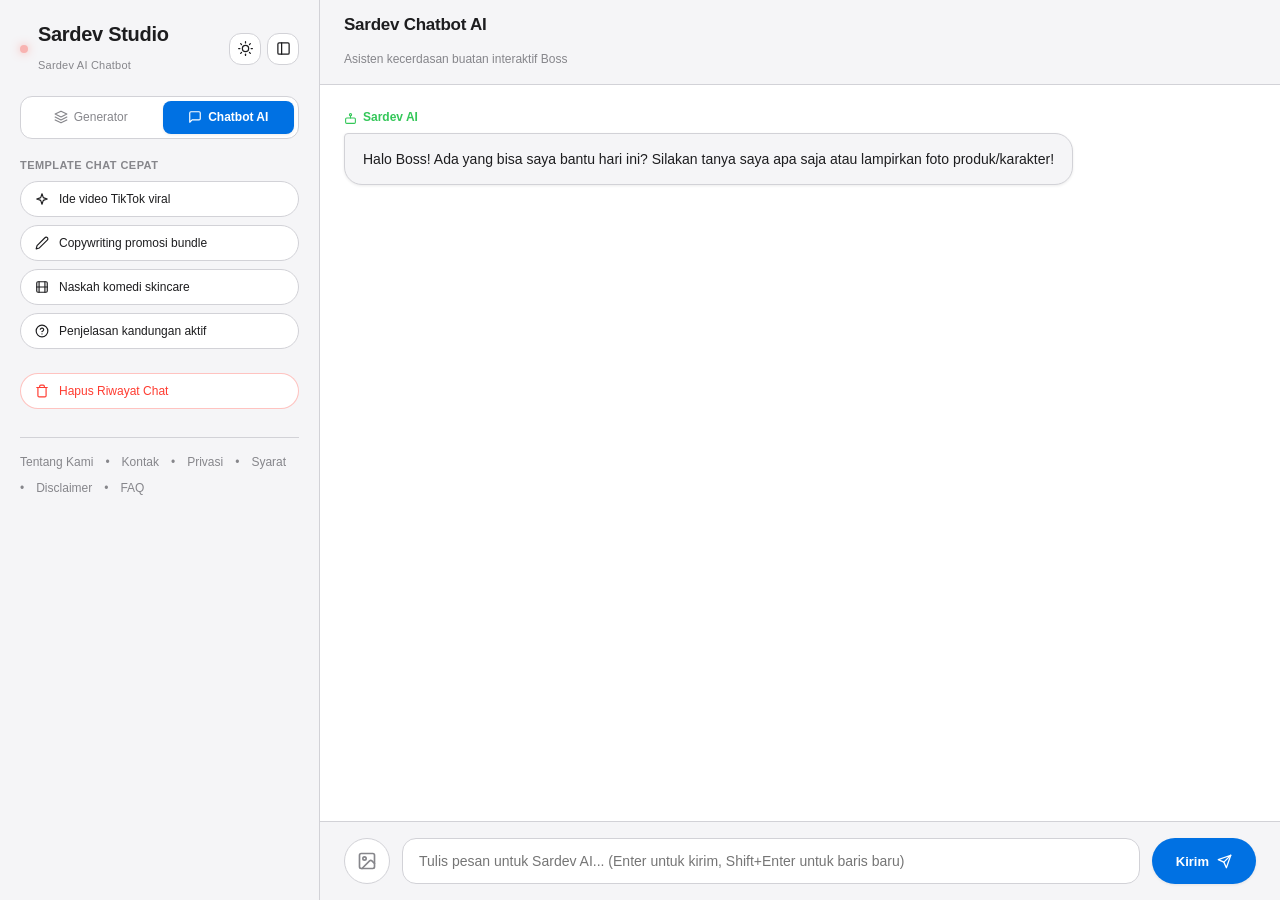
==== commit 9a8006ac: "Add files via upload" ====
--- a/index.html
+++ b/index.html
@@ -6,6 +6,15 @@
   <meta name="viewport" content="width=device-width, initial-scale=1.0">
   <title>Sardev AI Chatbot - Asisten AI Multimodal</title>
   <meta name="description" content="Asisten Sardev AI multimodal berbasis tampilan ChatGPT dan estetika Apple. Jawab pertanyaan, analisis gambar, dan bantu berbagai kebutuhan Boss.">
+  <link rel="canonical" href="https://ai-sardev.github.io/">
+  <link rel="icon" type="image/svg+xml" href="favicon.svg">
+  <meta property="og:title" content="Sardev AI Chatbot - Asisten AI Multimodal">
+  <meta property="og:description" content="Asisten Sardev AI multimodal berbasis tampilan ChatGPT dan estetika Apple.">
+  <meta property="og:type" content="website">
+  <meta property="og:url" content="https://ai-sardev.github.io/">
+  <meta name="twitter:card" content="summary_large_image">
+  <meta name="twitter:title" content="Sardev AI Chatbot">
+  <meta name="twitter:description" content="Asisten Sardev AI multimodal berbasis tampilan ChatGPT dan estetika Apple.">
   <link rel="stylesheet" href="token.css">
   <style>
     :root,
@@ -972,6 +981,15 @@
             </svg>
             Hapus Riwayat Chat
           </button>
+          
+          <div class="sidebar-legal-links" style="margin-top:20px; padding-top:16px; border-top:1px solid var(--border-color); display:flex; flex-wrap:wrap; gap:8px 12px; font-size:12px; color:var(--text-sub);">
+            <a href="about.html" style="color:var(--text-sub); text-decoration:none;">Tentang Kami</a> •
+            <a href="contact.html" style="color:var(--text-sub); text-decoration:none;">Kontak</a> •
+            <a href="privacy.html" style="color:var(--text-sub); text-decoration:none;">Privasi</a> •
+            <a href="terms.html" style="color:var(--text-sub); text-decoration:none;">Syarat</a> •
+            <a href="disclaimer.html" style="color:var(--text-sub); text-decoration:none;">Disclaimer</a> •
+            <a href="faq.html" style="color:var(--text-sub); text-decoration:none;">FAQ</a>
+          </div>
         </div>
       </div>
     </div>
@@ -1491,7 +1509,34 @@
       }
       return html;
     }
+
+    // --- Cookie Consent Banner (GDPR & AdSense Compliance) ---
+    function initCookieConsent() {
+      const banner = document.getElementById('cookieConsentBanner');
+      const acceptBtn = document.getElementById('acceptCookieBtn');
+      if (banner && acceptBtn) {
+        if (!localStorage.getItem('sardev-cookie-consent')) {
+          banner.style.display = 'flex';
+        }
+        acceptBtn.addEventListener('click', () => {
+          localStorage.setItem('sardev-cookie-consent', 'accepted');
+          banner.style.display = 'none';
+        });
+      }
+    }
+    initCookieConsent();
   </script>
+
+  <!-- Cookie Consent Banner Container (Apple Glassmorphism UI) -->
+  <div id="cookieConsentBanner" class="cookie-banner" style="display:none; position:fixed; bottom:20px; left:50%; transform:translateX(-50%); width:calc(100% - 40px); max-width:720px; background:rgba(28,28,30,0.92); backdrop-filter:blur(20px); -webkit-backdrop-filter:blur(20px); border:1px solid rgba(255,255,255,0.15); border-radius:16px; padding:16px 20px; align-items:center; justify-content:space-between; gap:16px; box-shadow:0 10px 30px rgba(0,0,0,0.3); z-index:9999; color:#f5f5f7; font-size:13px;">
+    <div style="display:flex; align-items:center; gap:12px;">
+      <svg width="20" height="20" viewBox="0 0 24 24" fill="none" stroke="currentColor" stroke-width="2" stroke-linecap="round" stroke-linejoin="round" style="color:var(--accent-blue); flex-shrink:0;">
+        <circle cx="12" cy="12" r="10"/><path d="M12 8v4"/><path d="M12 16h.01"/>
+      </svg>
+      <span>Situs ini menggunakan cookie dan penyimpanan lokal untuk meningkatkan pengalaman Anda dan menyajikan iklan Google AdSense yang relevan. Baca <a href="privacy.html" style="color:var(--accent-blue); text-decoration:underline;">Kebijakan Privasi</a>.</span>
+    </div>
+    <button type="button" id="acceptCookieBtn" style="background:var(--accent-blue); color:#ffffff; border:none; padding:8px 16px; border-radius:8px; font-weight:600; font-size:13px; cursor:pointer; white-space:nowrap;">Setuju & Lanjutkan</button>
+  </div>
 </body>
 
-</html>
+</html>
--- a/token.css
+++ b/token.css
@@ -1,575 +1,575 @@
-/* ==========================================================================
-   TOKENS.CSS
-   Design tokens acuan gaya ala apple.com
-   Taruh file ini di root project, import PALING ATAS sebelum CSS lainnya.
-   Semua nilai visual (font, warna, radius, spacing) di seluruh website
-   HARUS memakai variable di file ini — jangan tulis nilai hardcode baru.
-   ========================================================================== */
-
-:root {
-
-    /* --------------------------------------------------------------------
-     1. FONT FAMILY
-     -------------------------------------------------------------------- */
-    --font-main: -apple-system, BlinkMacSystemFont, "SF Pro Display",
-        "SF Pro Text", "Helvetica Neue", Helvetica, Arial, sans-serif;
-    --font-mono: "SF Mono", ui-monospace, "Cascadia Code", "Roboto Mono",
-        Menlo, Consolas, monospace;
-
-    /* --------------------------------------------------------------------
-     2. FONT SIZE SCALE
-     -------------------------------------------------------------------- */
-    --fs-hero: 80px;
-    /* headline paling besar di hero section */
-    --fs-h1: 56px;
-    /* judul halaman */
-    --fs-h2: 40px;
-    /* judul section */
-    --fs-h3: 28px;
-    /* sub judul */
-    --fs-h4: 21px;
-    /* judul kartu / fitur */
-    --fs-body-lg: 19px;
-    /* lead paragraph / intro */
-    --fs-body: 17px;
-    /* body text default (standar apple.com) */
-    --fs-caption: 14px;
-    /* keterangan gambar, label kecil */
-    --fs-legal: 12px;
-    /* footnote, syarat & ketentuan */
-
-    /* Versi responsive (mobile-safe) pakai clamp() — opsional dipakai
-     langsung di elemen h1/h2/hero kalau mau auto-scale */
-    --fs-hero-fluid: clamp(40px, 7vw, 80px);
-    --fs-h1-fluid: clamp(32px, 5.5vw, 56px);
-    --fs-h2-fluid: clamp(28px, 4vw, 40px);
-
-    /* --------------------------------------------------------------------
-     3. FONT WEIGHT
-     -------------------------------------------------------------------- */
-    --fw-regular: 400;
-    --fw-medium: 500;
-    --fw-semibold: 600;
-    /* dipakai hampir semua heading apple.com */
-    --fw-bold: 700;
-
-    /* --------------------------------------------------------------------
-     4. LINE HEIGHT
-     -------------------------------------------------------------------- */
-    --lh-hero: 1.05;
-    --lh-h1: 1.07;
-    --lh-h2: 1.1;
-    --lh-h3: 1.14;
-    --lh-h4: 1.19;
-    --lh-body-lg: 1.42;
-    --lh-body: 1.47;
-    /* line-height standar paragraf */
-    --lh-caption: 1.4;
-    --lh-legal: 1.33;
-    --lh-tight: 1.05;
-    --lh-normal: 1.5;
-
-    /* --------------------------------------------------------------------
-     5. LETTER SPACING (tracking)
-     -------------------------------------------------------------------- */
-    --ls-hero: -0.015em;
-    /* headline besar sedikit dirapatkan */
-    --ls-h1: -0.015em;
-    --ls-h2: -0.01em;
-    --ls-h3: 0em;
-    --ls-h4: 0.011em;
-    /* teks kecil sedikit direnggangkan */
-    --ls-body: 0em;
-    --ls-caption: 0em;
-    --ls-eyebrow: 0.05em;
-    /* label kecil huruf kapital */
-
-    /* --------------------------------------------------------------------
-     6. WARNA — Netral / Background
-     -------------------------------------------------------------------- */
-    --color-bg: #ffffff;
-    --color-bg-alt: #f5f5f7;
-    /* abu muda, dipakai section & card */
-    --color-bg-alt-2: #fbfbfd;
-    /* abu lebih terang, variasi section */
-    --color-bg-dark: #000000;
-    /* section dark mode */
-    --color-bg-dark-alt: #1d1d1f;
-    /* dark alt, sedikit lebih terang dari hitam */
-
-    /* --------------------------------------------------------------------
-     7. WARNA — Teks
-     -------------------------------------------------------------------- */
-    --color-text: #1d1d1f;
-    /* teks utama di atas background terang */
-    --color-text-secondary: #86868b;
-    /* teks sekunder / deskripsi */
-    --color-text-tertiary: #6e6e73;
-    /* teks tersier, sedikit lebih gelap dari secondary */
-    --color-text-onDark: #f5f5f7;
-    /* teks utama di atas background gelap */
-    --color-text-onDark-secondary: #a1a1a6;
-    /* teks sekunder di atas background gelap */
-    --color-text-disabled: #d2d2d7;
-
-    /* --------------------------------------------------------------------
-     8. WARNA — Aksen / Interaktif
-     -------------------------------------------------------------------- */
-    --color-link: #0071e3;
-    /* warna aksen utama: link & tombol */
-    --color-link-hover: #0077ed;
-    --color-link-active: #006edb;
-    --color-link-onDark: #2997ff;
-    /* aksen biru versi di atas background gelap */
-
-    /* --------------------------------------------------------------------
-     9. WARNA — Status (opsional, dipakai form/notifikasi)
-     -------------------------------------------------------------------- */
-    --color-success: #00a852;
-    --color-warning: #ff9f0a;
-    --color-error: #ff3b30;
-    --color-info: #0071e3;
-
-    /* --------------------------------------------------------------------
-     10. WARNA — Border & Divider
-     -------------------------------------------------------------------- */
-    --color-border: #d2d2d7;
-    --color-border-light: #e8e8ed;
-    --color-border-dark: #424245;
-    /* border di atas background gelap */
-    --color-divider: rgba(0, 0, 0, 0.1);
-    --color-divider-onDark: rgba(255, 255, 255, 0.15);
-
-    /* --------------------------------------------------------------------
-     11. BORDER RADIUS
-     -------------------------------------------------------------------- */
-    --radius-pill: 980px;
-    /* tombol CTA utama, selalu berbentuk pil */
-    --radius-card: 18px;
-    /* kartu / panel besar */
-    --radius-card-sm: 12px;
-    /* kartu kecil, elemen UI, input */
-    --radius-xs: 6px;
-    /* elemen sangat kecil, badge, tag */
-    --radius-full: 50%;
-    /* avatar / elemen bulat sempurna */
-
-    /* --------------------------------------------------------------------
-     12. SPACING SCALE (kelipatan 4px)
-     -------------------------------------------------------------------- */
-    --space-1: 4px;
-    --space-2: 8px;
-    --space-3: 12px;
-    --space-4: 16px;
-    --space-5: 20px;
-    --space-6: 24px;
-    --space-8: 32px;
-    --space-10: 40px;
-    --space-12: 48px;
-    --space-16: 64px;
-    --space-20: 80px;
-    --space-24: 96px;
-    /* padding vertikal antar section besar */
-
-    /* --------------------------------------------------------------------
-     13. LAYOUT / CONTAINER
-     -------------------------------------------------------------------- */
-    --max-width: 1200px;
-    /* lebar maksimal konten utama */
-    --max-width-narrow: 980px;
-    /* lebar maksimal konten teks/artikel */
-    --container-padding: 22px;
-    /* padding kiri-kanan container di mobile/desktop */
-    --section-padding-y: 96px;
-    /* padding atas-bawah section besar */
-    --section-padding-y-sm: 64px;
-    /* padding atas-bawah section lebih kecil */
-
-    /* --------------------------------------------------------------------
-     14. SHADOW (dipakai secukupnya, apple minim shadow)
-     -------------------------------------------------------------------- */
-    --shadow-sm: 0 1px 2px rgba(0, 0, 0, 0.06);
-    --shadow-md: 0 4px 16px rgba(0, 0, 0, 0.08);
-    --shadow-lg: 0 8px 30px rgba(0, 0, 0, 0.12);
-    --shadow-nav: 0 1px 0 rgba(0, 0, 0, 0.08);
-
-    /* --------------------------------------------------------------------
-     15. TRANSITION / MOTION
-     -------------------------------------------------------------------- */
-    --ease-standard: cubic-bezier(0.28, 0.11, 0.32, 1);
-    /* easing khas apple */
-    --duration-fast: 0.2s;
-    --duration-normal: 0.4s;
-    --duration-slow: 0.6s;
-
-    /* --------------------------------------------------------------------
-     16. Z-INDEX SCALE
-     -------------------------------------------------------------------- */
-    --z-nav: 1000;
-    --z-modal: 2000;
-    --z-toast: 3000;
-
-    /* --------------------------------------------------------------------
-     17. BREAKPOINTS (referensi, dipakai di media query manual)
-     640px  = mobile besar / small tablet
-     834px  = tablet (iPad portrait)
-     1068px = desktop kecil (nav Apple berubah di sini)
-     1441px = desktop besar
-     -------------------------------------------------------------------- */
-}
-
-/* ==========================================================================
-   DARK MODE (opsional) — otomatis ikut preferensi sistem pengguna
-   Override token warna saat prefers-color-scheme: dark
-   ========================================================================== */
-@media (prefers-color-scheme: dark) {
-    :root {
-        --color-bg: #000000;
-        --color-bg-alt: #1d1d1f;
-        --color-bg-alt-2: #161617;
-        --color-text: #f5f5f7;
-        --color-text-secondary: #a1a1a6;
-        --color-text-tertiary: #86868b;
-        --color-border: #424245;
-        --color-border-light: #3a3a3c;
-        --color-link: #2997ff;
-        --color-link-hover: #47a5ff;
-    }
-}
-
-/* ==========================================================================
-   BASE RESET & GLOBAL STYLE
-   Terapkan token di atas ke elemen dasar HTML
-   ========================================================================== */
-
-*,
-*::before,
-*::after {
-    box-sizing: border-box;
-}
-
-html {
-    scroll-behavior: smooth;
-}
-
-body {
-    margin: 0;
-    font-family: var(--font-main);
-    font-size: var(--fs-body);
-    font-weight: var(--fw-regular);
-    line-height: var(--lh-body);
-    letter-spacing: var(--ls-body);
-    color: var(--color-text);
-    background: var(--color-bg);
-    -webkit-font-smoothing: antialiased;
-    -moz-osx-font-smoothing: grayscale;
-    text-rendering: optimizeLegibility;
-}
-
-/* --------------------------------------------------------------------
-   Typography elements
-   -------------------------------------------------------------------- */
-h1,
-h2,
-h3,
-h4,
-h5,
-h6 {
-    margin: 0 0 var(--space-3);
-    font-weight: var(--fw-semibold);
-    color: var(--color-text);
-}
-
-h1 {
-    font-size: var(--fs-h1);
-    line-height: var(--lh-h1);
-    letter-spacing: var(--ls-h1);
-}
-
-h2 {
-    font-size: var(--fs-h2);
-    line-height: var(--lh-h2);
-    letter-spacing: var(--ls-h2);
-}
-
-h3 {
-    font-size: var(--fs-h3);
-    line-height: var(--lh-h3);
-    letter-spacing: var(--ls-h3);
-}
-
-h4 {
-    font-size: var(--fs-h4);
-    line-height: var(--lh-h4);
-    letter-spacing: var(--ls-h4);
-}
-
-.text-hero {
-    font-size: var(--fs-hero-fluid);
-    font-weight: var(--fw-semibold);
-    line-height: var(--lh-hero);
-    letter-spacing: var(--ls-hero);
-    margin: 0 0 var(--space-4);
-}
-
-p {
-    margin: 0 0 var(--space-4);
-    font-size: var(--fs-body);
-    line-height: var(--lh-body);
-    color: var(--color-text);
-}
-
-.text-body-lg {
-    font-size: var(--fs-body-lg);
-    line-height: var(--lh-body-lg);
-}
-
-.text-secondary {
-    color: var(--color-text-secondary);
-}
-
-.text-caption {
-    font-size: var(--fs-caption);
-    line-height: var(--lh-caption);
-    color: var(--color-text-secondary);
-}
-
-.text-legal {
-    font-size: var(--fs-legal);
-    line-height: var(--lh-legal);
-    color: var(--color-text-secondary);
-}
-
-.text-eyebrow {
-    font-size: var(--fs-caption);
-    font-weight: var(--fw-semibold);
-    letter-spacing: var(--ls-eyebrow);
-    text-transform: uppercase;
-    color: var(--color-link);
-}
-
-code,
-pre,
-kbd {
-    font-family: var(--font-mono);
-}
-
-a {
-    color: var(--color-link);
-    text-decoration: none;
-    transition: color var(--duration-fast) var(--ease-standard);
-}
-
-a:hover {
-    color: var(--color-link-hover);
-}
-
-/* --------------------------------------------------------------------
-   Layout / Container
-   -------------------------------------------------------------------- */
-.container {
-    max-width: var(--max-width);
-    margin: 0 auto;
-    padding: 0 var(--container-padding);
-}
-
-.container-narrow {
-    max-width: var(--max-width-narrow);
-    margin: 0 auto;
-    padding: 0 var(--container-padding);
-}
-
-.section {
-    padding: var(--section-padding-y) 0;
-}
-
-.section-sm {
-    padding: var(--section-padding-y-sm) 0;
-}
-
-.section-alt {
-    background: var(--color-bg-alt);
-}
-
-.section-dark {
-    background: var(--color-bg-dark);
-    color: var(--color-text-onDark);
-}
-
-.section-dark h1,
-.section-dark h2,
-.section-dark h3,
-.section-dark h4 {
-    color: var(--color-text-onDark);
-}
-
-.section-dark p,
-.section-dark .text-secondary {
-    color: var(--color-text-onDark-secondary);
-}
-
-.section-dark a {
-    color: var(--color-link-onDark);
-}
-
-/* --------------------------------------------------------------------
-   Buttons
-   -------------------------------------------------------------------- */
-.btn {
-    display: inline-flex;
-    align-items: center;
-    justify-content: center;
-    padding: 12px 22px;
-    border-radius: var(--radius-pill);
-    font-family: var(--font-main);
-    font-size: var(--fs-body);
-    font-weight: var(--fw-regular);
-    text-decoration: none;
-    cursor: pointer;
-    border: 1px solid transparent;
-    transition: background var(--duration-fast) var(--ease-standard),
-        color var(--duration-fast) var(--ease-standard),
-        border-color var(--duration-fast) var(--ease-standard);
-}
-
-.btn-sm {
-    padding: 8px 16px;
-    font-size: var(--fs-caption);
-}
-
-.btn-lg {
-    padding: 16px 28px;
-    font-size: var(--fs-body-lg);
-}
-
-.btn-primary {
-    background: var(--color-link);
-    color: #ffffff;
-}
-
-.btn-primary:hover {
-    background: var(--color-link-hover);
-    color: #ffffff;
-}
-
-.btn-primary:active {
-    background: var(--color-link-active);
-}
-
-.btn-secondary {
-    background: transparent;
-    color: var(--color-link);
-    border-color: var(--color-link);
-}
-
-.btn-secondary:hover {
-    background: rgba(0, 113, 227, 0.06);
-}
-
-.btn-link {
-    display: inline-block;
-    background: none;
-    padding: 0;
-    color: var(--color-link);
-    font-size: var(--fs-body);
-}
-
-.btn-link::after {
-    content: " \203A";
-    /* › */
-}
-
-.btn-link:hover {
-    text-decoration: underline;
-}
-
-/* --------------------------------------------------------------------
-   Cards
-   -------------------------------------------------------------------- */
-.card {
-    background: var(--color-bg-alt);
-    border-radius: var(--radius-card);
-    padding: var(--space-8);
-}
-
-.card-sm {
-    border-radius: var(--radius-card-sm);
-    padding: var(--space-6);
-}
-
-.card-grid {
-    display: grid;
-    grid-template-columns: repeat(auto-fit, minmax(260px, 1fr));
-    gap: var(--space-5);
-}
-
-/* --------------------------------------------------------------------
-   Navigation
-   -------------------------------------------------------------------- */
-.nav {
-    position: sticky;
-    top: 0;
-    z-index: var(--z-nav);
-    height: 52px;
-    display: flex;
-    align-items: center;
-    justify-content: space-between;
-    padding: 0 var(--container-padding);
-    background: rgba(255, 255, 255, 0.8);
-    backdrop-filter: blur(20px);
-    -webkit-backdrop-filter: blur(20px);
-    box-shadow: var(--shadow-nav);
-}
-
-.nav a {
-    color: var(--color-text);
-    font-size: var(--fs-caption);
-}
-
-/* --------------------------------------------------------------------
-   Divider
-   -------------------------------------------------------------------- */
-.divider {
-    border: none;
-    border-top: 1px solid var(--color-border);
-    margin: var(--space-8) 0;
-}
-
-/* --------------------------------------------------------------------
-   Form elements (opsional, biar konsisten kalau ada form)
-   -------------------------------------------------------------------- */
-input,
-textarea,
-select {
-    font-family: var(--font-main);
-    font-size: var(--fs-body);
-    color: var(--color-text);
-    background: var(--color-bg);
-    border: 1px solid var(--color-border);
-    border-radius: var(--radius-card-sm);
-    padding: var(--space-3) var(--space-4);
-    transition: border-color var(--duration-fast) var(--ease-standard);
-}
-
-input:focus,
-textarea:focus,
-select:focus {
-    outline: none;
-    border-color: var(--color-link);
-    box-shadow: 0 0 0 3px rgba(0, 113, 227, 0.15);
-}
-
-/* --------------------------------------------------------------------
-   Responsive: mobile adjustments
-   -------------------------------------------------------------------- */
-@media (max-width: 734px) {
-    :root {
-        --fs-hero: 44px;
-        --fs-h1: 34px;
-        --fs-h2: 28px;
-        --fs-h3: 22px;
-        --section-padding-y: 56px;
-        --section-padding-y-sm: 40px;
-        --container-padding: 18px;
-    }
-}]
+/* ==========================================================================
+   TOKENS.CSS
+   Design tokens acuan gaya ala apple.com
+   Taruh file ini di root project, import PALING ATAS sebelum CSS lainnya.
+   Semua nilai visual (font, warna, radius, spacing) di seluruh website
+   HARUS memakai variable di file ini — jangan tulis nilai hardcode baru.
+   ========================================================================== */
+
+:root {
+
+    /* --------------------------------------------------------------------
+     1. FONT FAMILY
+     -------------------------------------------------------------------- */
+    --font-main: -apple-system, BlinkMacSystemFont, "SF Pro Display",
+        "SF Pro Text", "Helvetica Neue", Helvetica, Arial, sans-serif;
+    --font-mono: "SF Mono", ui-monospace, "Cascadia Code", "Roboto Mono",
+        Menlo, Consolas, monospace;
+
+    /* --------------------------------------------------------------------
+     2. FONT SIZE SCALE
+     -------------------------------------------------------------------- */
+    --fs-hero: 80px;
+    /* headline paling besar di hero section */
+    --fs-h1: 56px;
+    /* judul halaman */
+    --fs-h2: 40px;
+    /* judul section */
+    --fs-h3: 28px;
+    /* sub judul */
+    --fs-h4: 21px;
+    /* judul kartu / fitur */
+    --fs-body-lg: 19px;
+    /* lead paragraph / intro */
+    --fs-body: 17px;
+    /* body text default (standar apple.com) */
+    --fs-caption: 14px;
+    /* keterangan gambar, label kecil */
+    --fs-legal: 12px;
+    /* footnote, syarat & ketentuan */
+
+    /* Versi responsive (mobile-safe) pakai clamp() — opsional dipakai
+     langsung di elemen h1/h2/hero kalau mau auto-scale */
+    --fs-hero-fluid: clamp(40px, 7vw, 80px);
+    --fs-h1-fluid: clamp(32px, 5.5vw, 56px);
+    --fs-h2-fluid: clamp(28px, 4vw, 40px);
+
+    /* --------------------------------------------------------------------
+     3. FONT WEIGHT
+     -------------------------------------------------------------------- */
+    --fw-regular: 400;
+    --fw-medium: 500;
+    --fw-semibold: 600;
+    /* dipakai hampir semua heading apple.com */
+    --fw-bold: 700;
+
+    /* --------------------------------------------------------------------
+     4. LINE HEIGHT
+     -------------------------------------------------------------------- */
+    --lh-hero: 1.05;
+    --lh-h1: 1.07;
+    --lh-h2: 1.1;
+    --lh-h3: 1.14;
+    --lh-h4: 1.19;
+    --lh-body-lg: 1.42;
+    --lh-body: 1.47;
+    /* line-height standar paragraf */
+    --lh-caption: 1.4;
+    --lh-legal: 1.33;
+    --lh-tight: 1.05;
+    --lh-normal: 1.5;
+
+    /* --------------------------------------------------------------------
+     5. LETTER SPACING (tracking)
+     -------------------------------------------------------------------- */
+    --ls-hero: -0.015em;
+    /* headline besar sedikit dirapatkan */
+    --ls-h1: -0.015em;
+    --ls-h2: -0.01em;
+    --ls-h3: 0em;
+    --ls-h4: 0.011em;
+    /* teks kecil sedikit direnggangkan */
+    --ls-body: 0em;
+    --ls-caption: 0em;
+    --ls-eyebrow: 0.05em;
+    /* label kecil huruf kapital */
+
+    /* --------------------------------------------------------------------
+     6. WARNA — Netral / Background
+     -------------------------------------------------------------------- */
+    --color-bg: #ffffff;
+    --color-bg-alt: #f5f5f7;
+    /* abu muda, dipakai section & card */
+    --color-bg-alt-2: #fbfbfd;
+    /* abu lebih terang, variasi section */
+    --color-bg-dark: #000000;
+    /* section dark mode */
+    --color-bg-dark-alt: #1d1d1f;
+    /* dark alt, sedikit lebih terang dari hitam */
+
+    /* --------------------------------------------------------------------
+     7. WARNA — Teks
+     -------------------------------------------------------------------- */
+    --color-text: #1d1d1f;
+    /* teks utama di atas background terang */
+    --color-text-secondary: #86868b;
+    /* teks sekunder / deskripsi */
+    --color-text-tertiary: #6e6e73;
+    /* teks tersier, sedikit lebih gelap dari secondary */
+    --color-text-onDark: #f5f5f7;
+    /* teks utama di atas background gelap */
+    --color-text-onDark-secondary: #a1a1a6;
+    /* teks sekunder di atas background gelap */
+    --color-text-disabled: #d2d2d7;
+
+    /* --------------------------------------------------------------------
+     8. WARNA — Aksen / Interaktif
+     -------------------------------------------------------------------- */
+    --color-link: #0071e3;
+    /* warna aksen utama: link & tombol */
+    --color-link-hover: #0077ed;
+    --color-link-active: #006edb;
+    --color-link-onDark: #2997ff;
+    /* aksen biru versi di atas background gelap */
+
+    /* --------------------------------------------------------------------
+     9. WARNA — Status (opsional, dipakai form/notifikasi)
+     -------------------------------------------------------------------- */
+    --color-success: #00a852;
+    --color-warning: #ff9f0a;
+    --color-error: #ff3b30;
+    --color-info: #0071e3;
+
+    /* --------------------------------------------------------------------
+     10. WARNA — Border & Divider
+     -------------------------------------------------------------------- */
+    --color-border: #d2d2d7;
+    --color-border-light: #e8e8ed;
+    --color-border-dark: #424245;
+    /* border di atas background gelap */
+    --color-divider: rgba(0, 0, 0, 0.1);
+    --color-divider-onDark: rgba(255, 255, 255, 0.15);
+
+    /* --------------------------------------------------------------------
+     11. BORDER RADIUS
+     -------------------------------------------------------------------- */
+    --radius-pill: 980px;
+    /* tombol CTA utama, selalu berbentuk pil */
+    --radius-card: 18px;
+    /* kartu / panel besar */
+    --radius-card-sm: 12px;
+    /* kartu kecil, elemen UI, input */
+    --radius-xs: 6px;
+    /* elemen sangat kecil, badge, tag */
+    --radius-full: 50%;
+    /* avatar / elemen bulat sempurna */
+
+    /* --------------------------------------------------------------------
+     12. SPACING SCALE (kelipatan 4px)
+     -------------------------------------------------------------------- */
+    --space-1: 4px;
+    --space-2: 8px;
+    --space-3: 12px;
+    --space-4: 16px;
+    --space-5: 20px;
+    --space-6: 24px;
+    --space-8: 32px;
+    --space-10: 40px;
+    --space-12: 48px;
+    --space-16: 64px;
+    --space-20: 80px;
+    --space-24: 96px;
+    /* padding vertikal antar section besar */
+
+    /* --------------------------------------------------------------------
+     13. LAYOUT / CONTAINER
+     -------------------------------------------------------------------- */
+    --max-width: 1200px;
+    /* lebar maksimal konten utama */
+    --max-width-narrow: 980px;
+    /* lebar maksimal konten teks/artikel */
+    --container-padding: 22px;
+    /* padding kiri-kanan container di mobile/desktop */
+    --section-padding-y: 96px;
+    /* padding atas-bawah section besar */
+    --section-padding-y-sm: 64px;
+    /* padding atas-bawah section lebih kecil */
+
+    /* --------------------------------------------------------------------
+     14. SHADOW (dipakai secukupnya, apple minim shadow)
+     -------------------------------------------------------------------- */
+    --shadow-sm: 0 1px 2px rgba(0, 0, 0, 0.06);
+    --shadow-md: 0 4px 16px rgba(0, 0, 0, 0.08);
+    --shadow-lg: 0 8px 30px rgba(0, 0, 0, 0.12);
+    --shadow-nav: 0 1px 0 rgba(0, 0, 0, 0.08);
+
+    /* --------------------------------------------------------------------
+     15. TRANSITION / MOTION
+     -------------------------------------------------------------------- */
+    --ease-standard: cubic-bezier(0.28, 0.11, 0.32, 1);
+    /* easing khas apple */
+    --duration-fast: 0.2s;
+    --duration-normal: 0.4s;
+    --duration-slow: 0.6s;
+
+    /* --------------------------------------------------------------------
+     16. Z-INDEX SCALE
+     -------------------------------------------------------------------- */
+    --z-nav: 1000;
+    --z-modal: 2000;
+    --z-toast: 3000;
+
+    /* --------------------------------------------------------------------
+     17. BREAKPOINTS (referensi, dipakai di media query manual)
+     640px  = mobile besar / small tablet
+     834px  = tablet (iPad portrait)
+     1068px = desktop kecil (nav Apple berubah di sini)
+     1441px = desktop besar
+     -------------------------------------------------------------------- */
+}
+
+/* ==========================================================================
+   DARK MODE (opsional) — otomatis ikut preferensi sistem pengguna
+   Override token warna saat prefers-color-scheme: dark
+   ========================================================================== */
+@media (prefers-color-scheme: dark) {
+    :root {
+        --color-bg: #000000;
+        --color-bg-alt: #1d1d1f;
+        --color-bg-alt-2: #161617;
+        --color-text: #f5f5f7;
+        --color-text-secondary: #a1a1a6;
+        --color-text-tertiary: #86868b;
+        --color-border: #424245;
+        --color-border-light: #3a3a3c;
+        --color-link: #2997ff;
+        --color-link-hover: #47a5ff;
+    }
+}
+
+/* ==========================================================================
+   BASE RESET & GLOBAL STYLE
+   Terapkan token di atas ke elemen dasar HTML
+   ========================================================================== */
+
+*,
+*::before,
+*::after {
+    box-sizing: border-box;
+}
+
+html {
+    scroll-behavior: smooth;
+}
+
+body {
+    margin: 0;
+    font-family: var(--font-main);
+    font-size: var(--fs-body);
+    font-weight: var(--fw-regular);
+    line-height: var(--lh-body);
+    letter-spacing: var(--ls-body);
+    color: var(--color-text);
+    background: var(--color-bg);
+    -webkit-font-smoothing: antialiased;
+    -moz-osx-font-smoothing: grayscale;
+    text-rendering: optimizeLegibility;
+}
+
+/* --------------------------------------------------------------------
+   Typography elements
+   -------------------------------------------------------------------- */
+h1,
+h2,
+h3,
+h4,
+h5,
+h6 {
+    margin: 0 0 var(--space-3);
+    font-weight: var(--fw-semibold);
+    color: var(--color-text);
+}
+
+h1 {
+    font-size: var(--fs-h1);
+    line-height: var(--lh-h1);
+    letter-spacing: var(--ls-h1);
+}
+
+h2 {
+    font-size: var(--fs-h2);
+    line-height: var(--lh-h2);
+    letter-spacing: var(--ls-h2);
+}
+
+h3 {
+    font-size: var(--fs-h3);
+    line-height: var(--lh-h3);
+    letter-spacing: var(--ls-h3);
+}
+
+h4 {
+    font-size: var(--fs-h4);
+    line-height: var(--lh-h4);
+    letter-spacing: var(--ls-h4);
+}
+
+.text-hero {
+    font-size: var(--fs-hero-fluid);
+    font-weight: var(--fw-semibold);
+    line-height: var(--lh-hero);
+    letter-spacing: var(--ls-hero);
+    margin: 0 0 var(--space-4);
+}
+
+p {
+    margin: 0 0 var(--space-4);
+    font-size: var(--fs-body);
+    line-height: var(--lh-body);
+    color: var(--color-text);
+}
+
+.text-body-lg {
+    font-size: var(--fs-body-lg);
+    line-height: var(--lh-body-lg);
+}
+
+.text-secondary {
+    color: var(--color-text-secondary);
+}
+
+.text-caption {
+    font-size: var(--fs-caption);
+    line-height: var(--lh-caption);
+    color: var(--color-text-secondary);
+}
+
+.text-legal {
+    font-size: var(--fs-legal);
+    line-height: var(--lh-legal);
+    color: var(--color-text-secondary);
+}
+
+.text-eyebrow {
+    font-size: var(--fs-caption);
+    font-weight: var(--fw-semibold);
+    letter-spacing: var(--ls-eyebrow);
+    text-transform: uppercase;
+    color: var(--color-link);
+}
+
+code,
+pre,
+kbd {
+    font-family: var(--font-mono);
+}
+
+a {
+    color: var(--color-link);
+    text-decoration: none;
+    transition: color var(--duration-fast) var(--ease-standard);
+}
+
+a:hover {
+    color: var(--color-link-hover);
+}
+
+/* --------------------------------------------------------------------
+   Layout / Container
+   -------------------------------------------------------------------- */
+.container {
+    max-width: var(--max-width);
+    margin: 0 auto;
+    padding: 0 var(--container-padding);
+}
+
+.container-narrow {
+    max-width: var(--max-width-narrow);
+    margin: 0 auto;
+    padding: 0 var(--container-padding);
+}
+
+.section {
+    padding: var(--section-padding-y) 0;
+}
+
+.section-sm {
+    padding: var(--section-padding-y-sm) 0;
+}
+
+.section-alt {
+    background: var(--color-bg-alt);
+}
+
+.section-dark {
+    background: var(--color-bg-dark);
+    color: var(--color-text-onDark);
+}
+
+.section-dark h1,
+.section-dark h2,
+.section-dark h3,
+.section-dark h4 {
+    color: var(--color-text-onDark);
+}
+
+.section-dark p,
+.section-dark .text-secondary {
+    color: var(--color-text-onDark-secondary);
+}
+
+.section-dark a {
+    color: var(--color-link-onDark);
+}
+
+/* --------------------------------------------------------------------
+   Buttons
+   -------------------------------------------------------------------- */
+.btn {
+    display: inline-flex;
+    align-items: center;
+    justify-content: center;
+    padding: 12px 22px;
+    border-radius: var(--radius-pill);
+    font-family: var(--font-main);
+    font-size: var(--fs-body);
+    font-weight: var(--fw-regular);
+    text-decoration: none;
+    cursor: pointer;
+    border: 1px solid transparent;
+    transition: background var(--duration-fast) var(--ease-standard),
+        color var(--duration-fast) var(--ease-standard),
+        border-color var(--duration-fast) var(--ease-standard);
+}
+
+.btn-sm {
+    padding: 8px 16px;
+    font-size: var(--fs-caption);
+}
+
+.btn-lg {
+    padding: 16px 28px;
+    font-size: var(--fs-body-lg);
+}
+
+.btn-primary {
+    background: var(--color-link);
+    color: #ffffff;
+}
+
+.btn-primary:hover {
+    background: var(--color-link-hover);
+    color: #ffffff;
+}
+
+.btn-primary:active {
+    background: var(--color-link-active);
+}
+
+.btn-secondary {
+    background: transparent;
+    color: var(--color-link);
+    border-color: var(--color-link);
+}
+
+.btn-secondary:hover {
+    background: rgba(0, 113, 227, 0.06);
+}
+
+.btn-link {
+    display: inline-block;
+    background: none;
+    padding: 0;
+    color: var(--color-link);
+    font-size: var(--fs-body);
+}
+
+.btn-link::after {
+    content: " \203A";
+    /* › */
+}
+
+.btn-link:hover {
+    text-decoration: underline;
+}
+
+/* --------------------------------------------------------------------
+   Cards
+   -------------------------------------------------------------------- */
+.card {
+    background: var(--color-bg-alt);
+    border-radius: var(--radius-card);
+    padding: var(--space-8);
+}
+
+.card-sm {
+    border-radius: var(--radius-card-sm);
+    padding: var(--space-6);
+}
+
+.card-grid {
+    display: grid;
+    grid-template-columns: repeat(auto-fit, minmax(260px, 1fr));
+    gap: var(--space-5);
+}
+
+/* --------------------------------------------------------------------
+   Navigation
+   -------------------------------------------------------------------- */
+.nav {
+    position: sticky;
+    top: 0;
+    z-index: var(--z-nav);
+    height: 52px;
+    display: flex;
+    align-items: center;
+    justify-content: space-between;
+    padding: 0 var(--container-padding);
+    background: rgba(255, 255, 255, 0.8);
+    backdrop-filter: blur(20px);
+    -webkit-backdrop-filter: blur(20px);
+    box-shadow: var(--shadow-nav);
+}
+
+.nav a {
+    color: var(--color-text);
+    font-size: var(--fs-caption);
+}
+
+/* --------------------------------------------------------------------
+   Divider
+   -------------------------------------------------------------------- */
+.divider {
+    border: none;
+    border-top: 1px solid var(--color-border);
+    margin: var(--space-8) 0;
+}
+
+/* --------------------------------------------------------------------
+   Form elements (opsional, biar konsisten kalau ada form)
+   -------------------------------------------------------------------- */
+input,
+textarea,
+select {
+    font-family: var(--font-main);
+    font-size: var(--fs-body);
+    color: var(--color-text);
+    background: var(--color-bg);
+    border: 1px solid var(--color-border);
+    border-radius: var(--radius-card-sm);
+    padding: var(--space-3) var(--space-4);
+    transition: border-color var(--duration-fast) var(--ease-standard);
+}
+
+input:focus,
+textarea:focus,
+select:focus {
+    outline: none;
+    border-color: var(--color-link);
+    box-shadow: 0 0 0 3px rgba(0, 113, 227, 0.15);
+}
+
+/* --------------------------------------------------------------------
+   Responsive: mobile adjustments
+   -------------------------------------------------------------------- */
+@media (max-width: 734px) {
+    :root {
+        --fs-hero: 44px;
+        --fs-h1: 34px;
+        --fs-h2: 28px;
+        --fs-h3: 22px;
+        --section-padding-y: 56px;
+        --section-padding-y-sm: 40px;
+        --container-padding: 18px;
+    }
+}
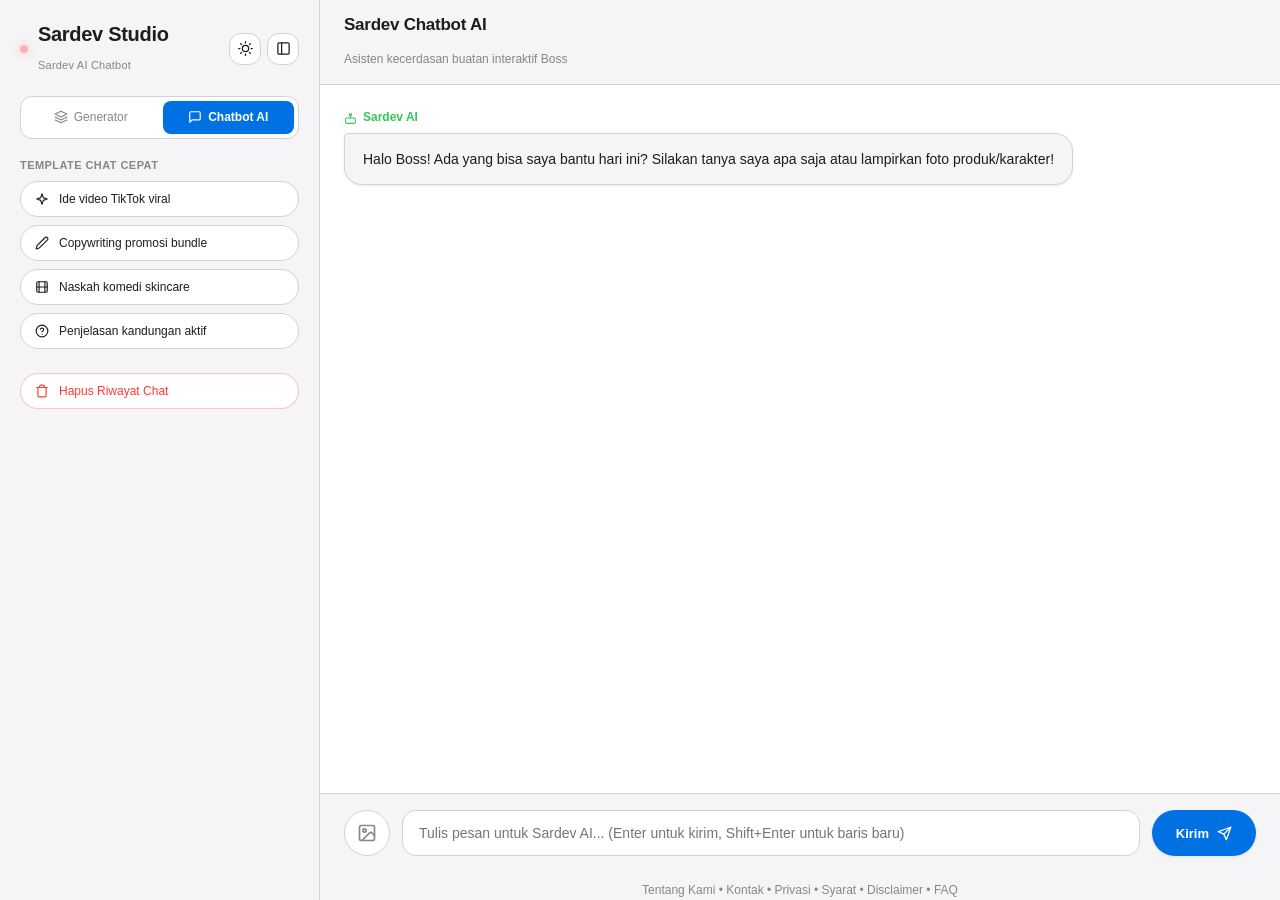
==== commit 67bf5d96: "Update index.html" ====
--- a/index.html
+++ b/index.html
@@ -981,15 +981,6 @@
             </svg>
             Hapus Riwayat Chat
           </button>
-          
-          <div class="sidebar-legal-links" style="margin-top:20px; padding-top:16px; border-top:1px solid var(--border-color); display:flex; flex-wrap:wrap; gap:8px 12px; font-size:12px; color:var(--text-sub);">
-            <a href="about.html" style="color:var(--text-sub); text-decoration:none;">Tentang Kami</a> •
-            <a href="contact.html" style="color:var(--text-sub); text-decoration:none;">Kontak</a> •
-            <a href="privacy.html" style="color:var(--text-sub); text-decoration:none;">Privasi</a> •
-            <a href="terms.html" style="color:var(--text-sub); text-decoration:none;">Syarat</a> •
-            <a href="disclaimer.html" style="color:var(--text-sub); text-decoration:none;">Disclaimer</a> •
-            <a href="faq.html" style="color:var(--text-sub); text-decoration:none;">FAQ</a>
-          </div>
         </div>
       </div>
     </div>
@@ -1053,6 +1044,15 @@
               <polygon points="22 2 15 22 11 13 2 9 22 2" />
             </svg>
           </button>
+        </div>
+        
+        <div class="chat-footer-links" style="margin-top:10px; text-align:center; font-size:12px; color:var(--text-sub);">
+          <a href="about.html" style="color:var(--text-sub); text-decoration:none;">Tentang Kami</a> •
+          <a href="contact.html" style="color:var(--text-sub); text-decoration:none;">Kontak</a> •
+          <a href="privacy.html" style="color:var(--text-sub); text-decoration:none;">Privasi</a> •
+          <a href="terms.html" style="color:var(--text-sub); text-decoration:none;">Syarat</a> •
+          <a href="disclaimer.html" style="color:var(--text-sub); text-decoration:none;">Disclaimer</a> •
+          <a href="faq.html" style="color:var(--text-sub); text-decoration:none;">FAQ</a>
         </div>
       </div>
     </div>
@@ -1539,4 +1539,4 @@
   </div>
 </body>
 
-</html>+</html>
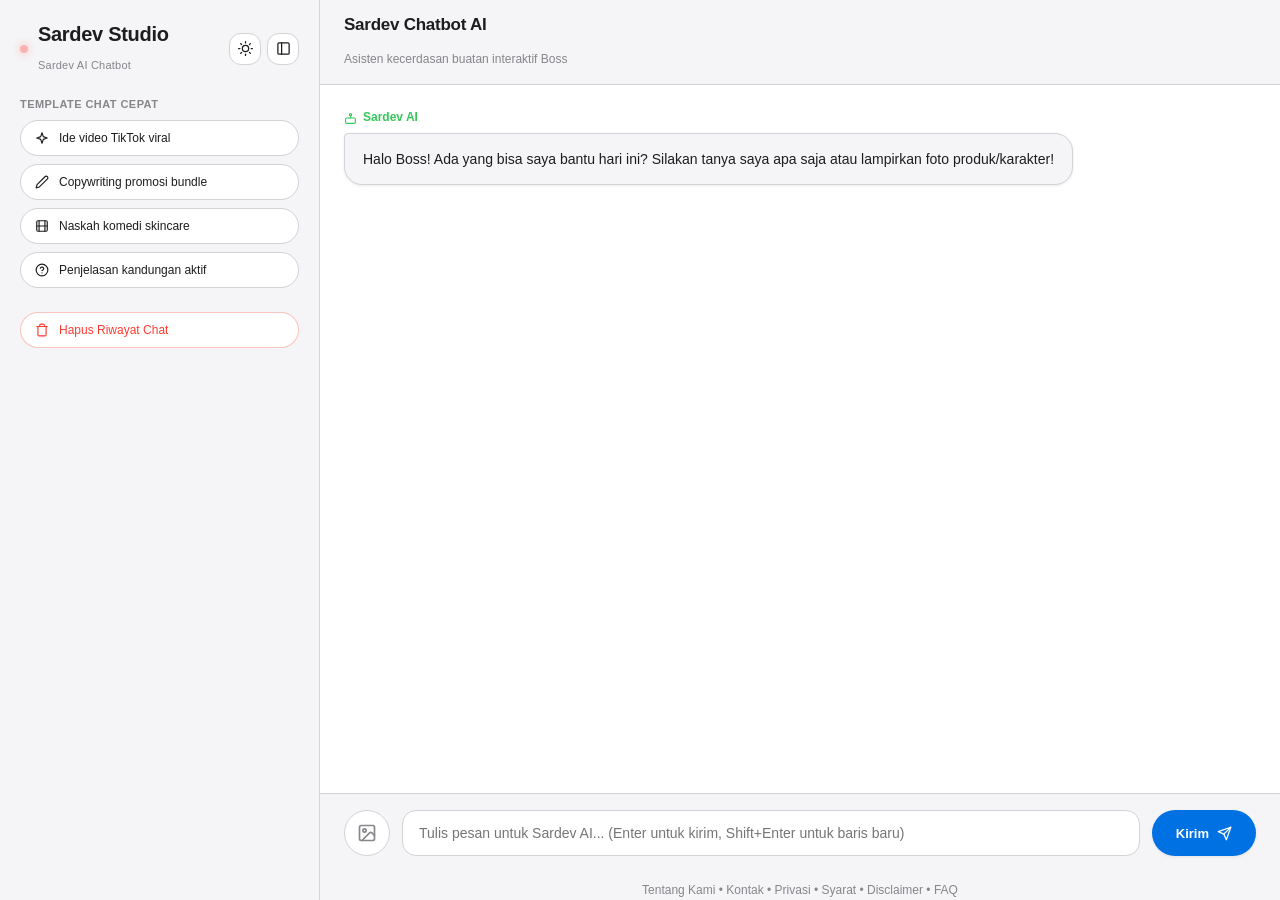
==== commit d0dd1cdf: "Update index.html" ====
--- a/index.html
+++ b/index.html
@@ -913,26 +913,6 @@
             </svg>
           </button>
         </div>
-      </div>
-
-      <!-- Navigation Tabs -->
-      <div class="nav-tabs">
-        <a href="index.html" class="nav-tab">
-          <svg width="14" height="14" viewBox="0 0 24 24" fill="none" stroke="currentColor" stroke-width="2"
-            stroke-linecap="round" stroke-linejoin="round">
-            <polygon points="12 2 2 7 12 12 22 7 12 2" />
-            <polyline points="2 17 12 22 22 17" />
-            <polyline points="2 12 12 17 22 12" />
-          </svg>
-          Generator
-        </a>
-        <a href="chat.html" class="nav-tab active">
-          <svg width="14" height="14" viewBox="0 0 24 24" fill="none" stroke="currentColor" stroke-width="2"
-            stroke-linecap="round" stroke-linejoin="round">
-            <path d="M21 15a2 2 0 0 1-2 2H7l-4 4V5a2 2 0 0 1 2-2h14a2 2 0 0 1 2 2z" />
-          </svg>
-          Chatbot AI
-        </a>
       </div>
 
       <div>
